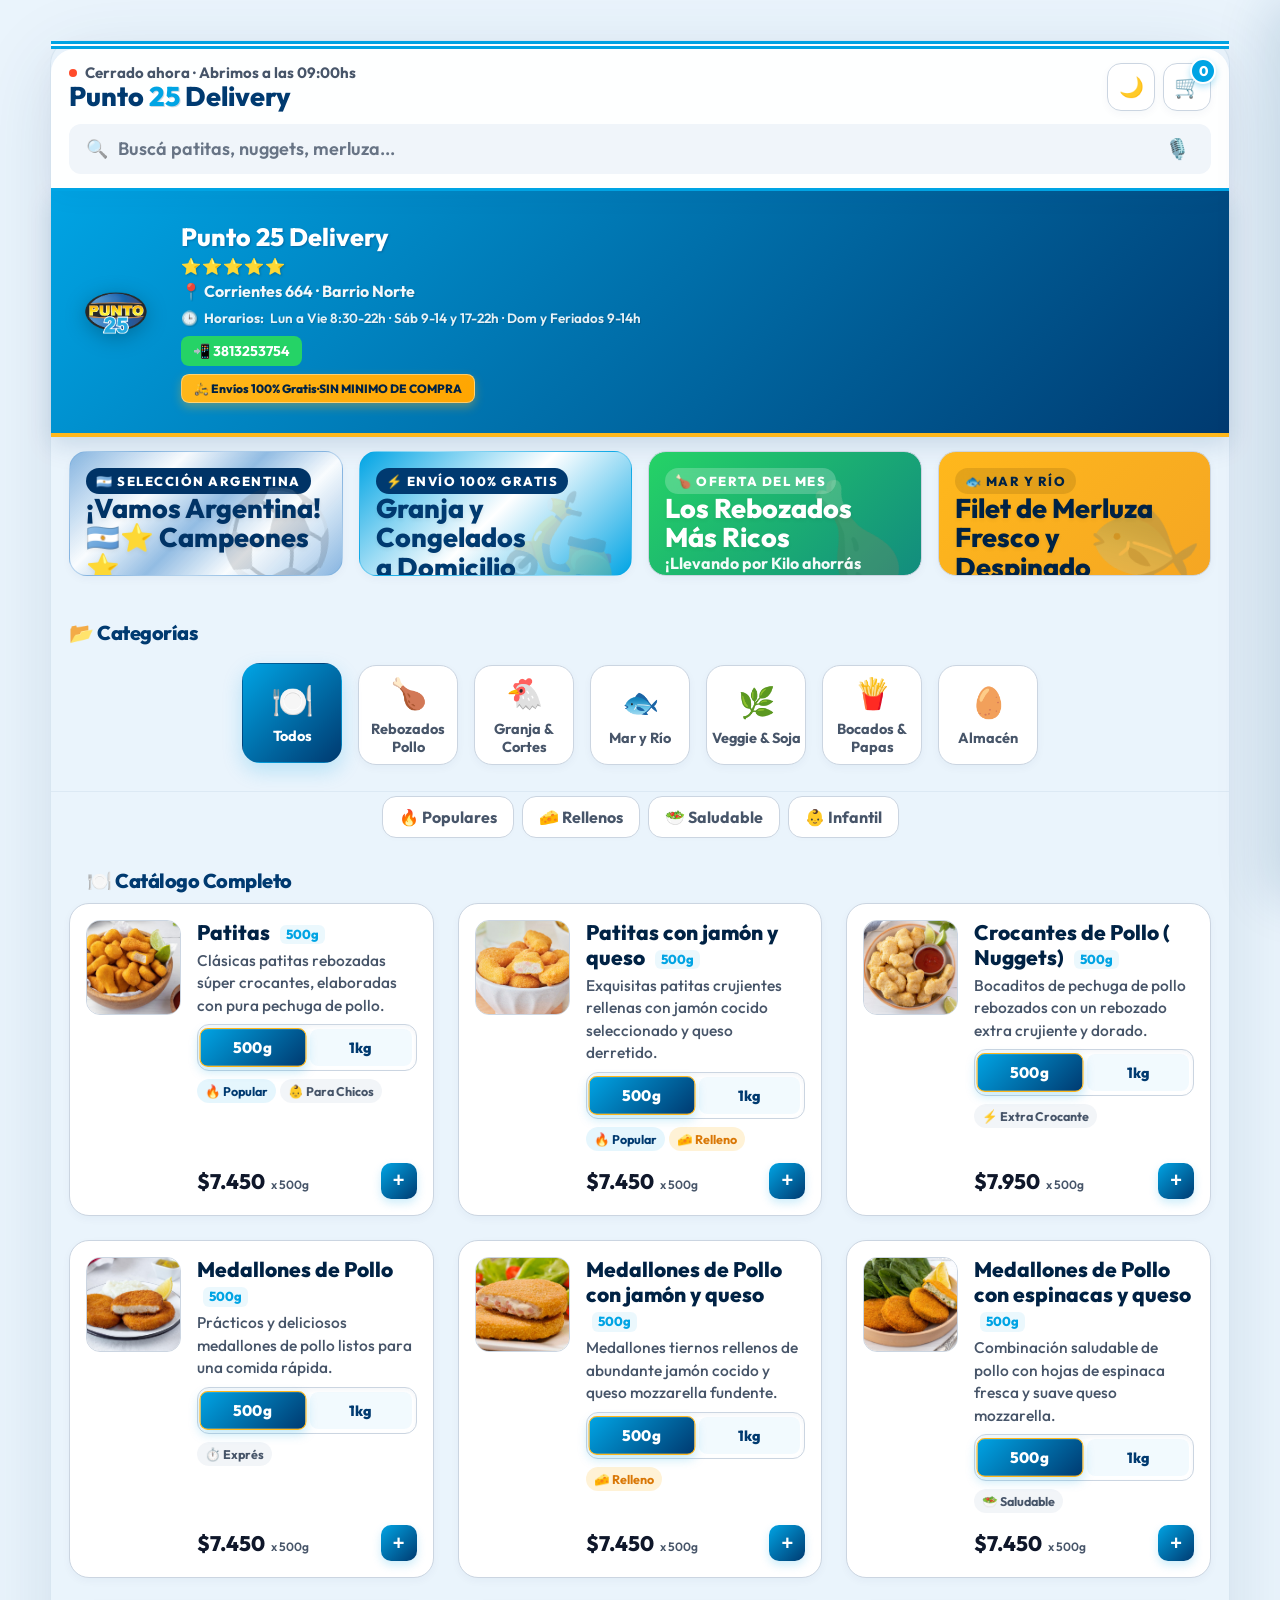
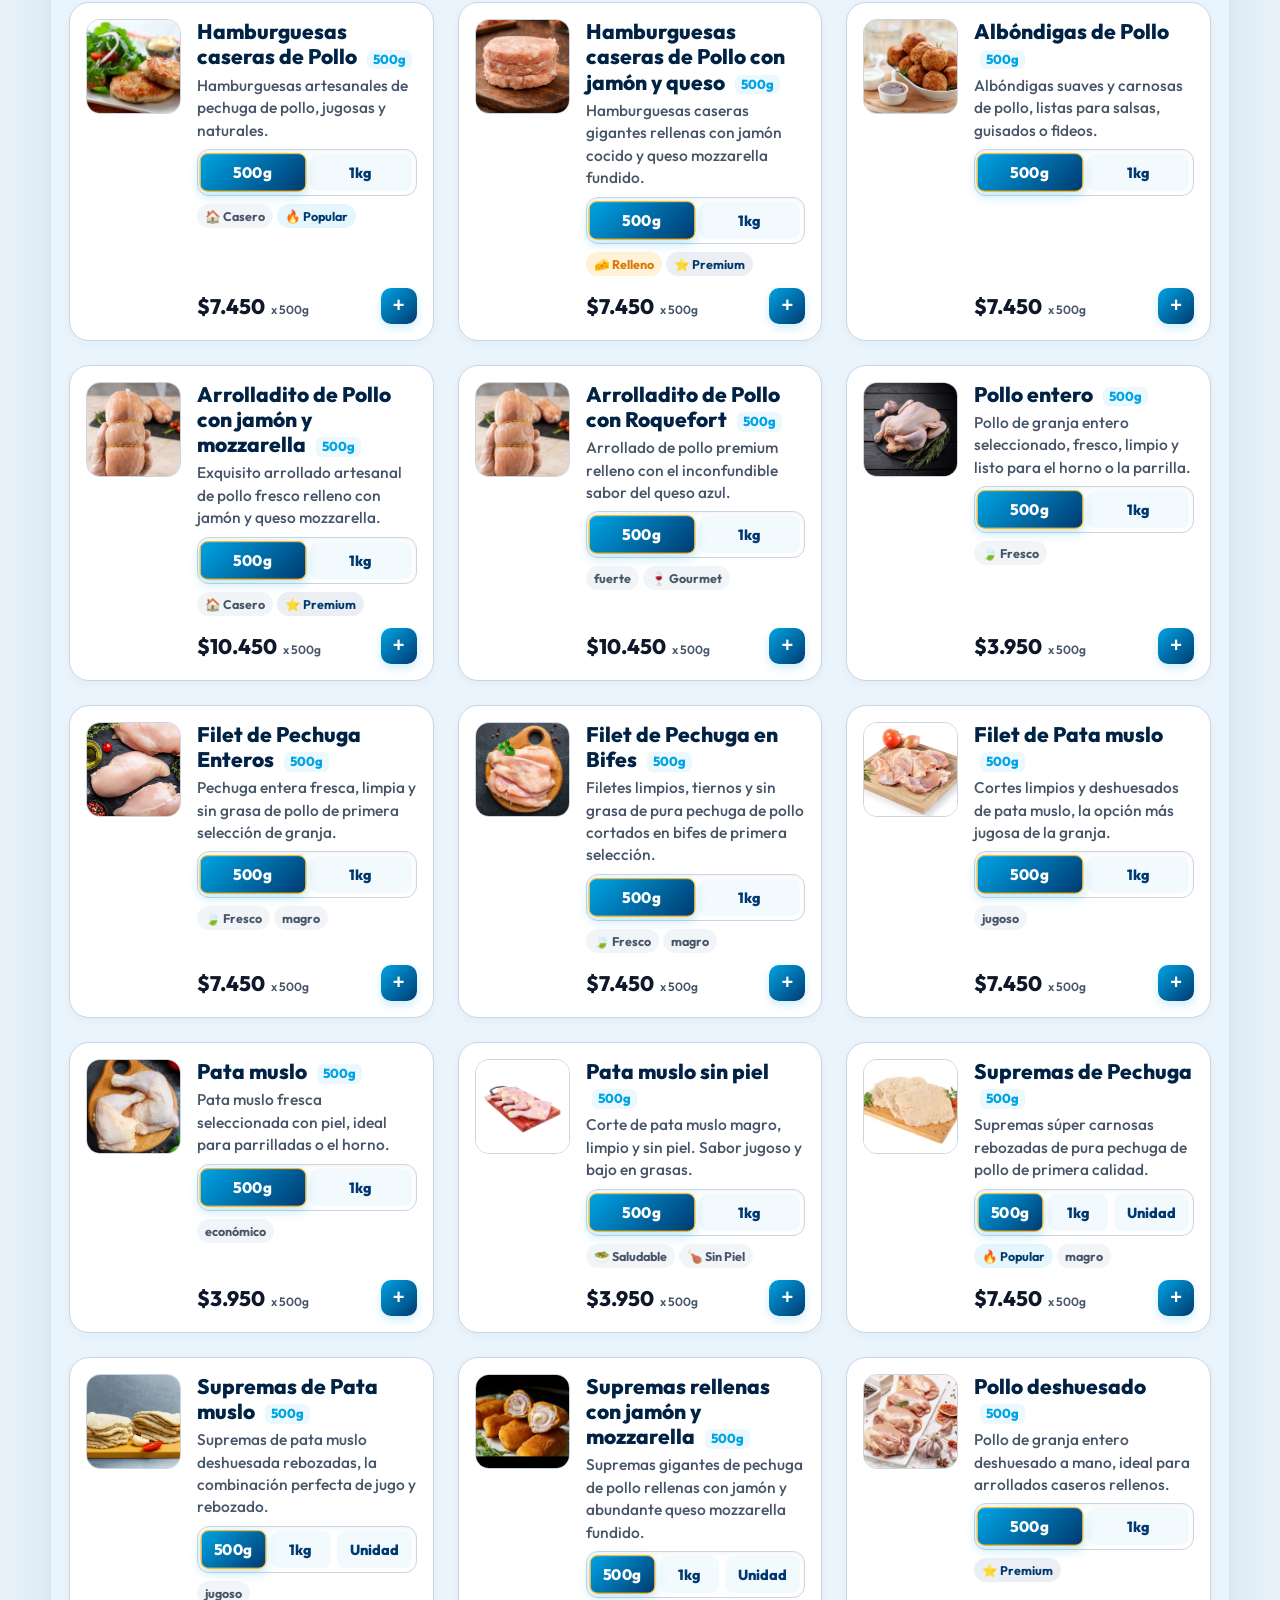
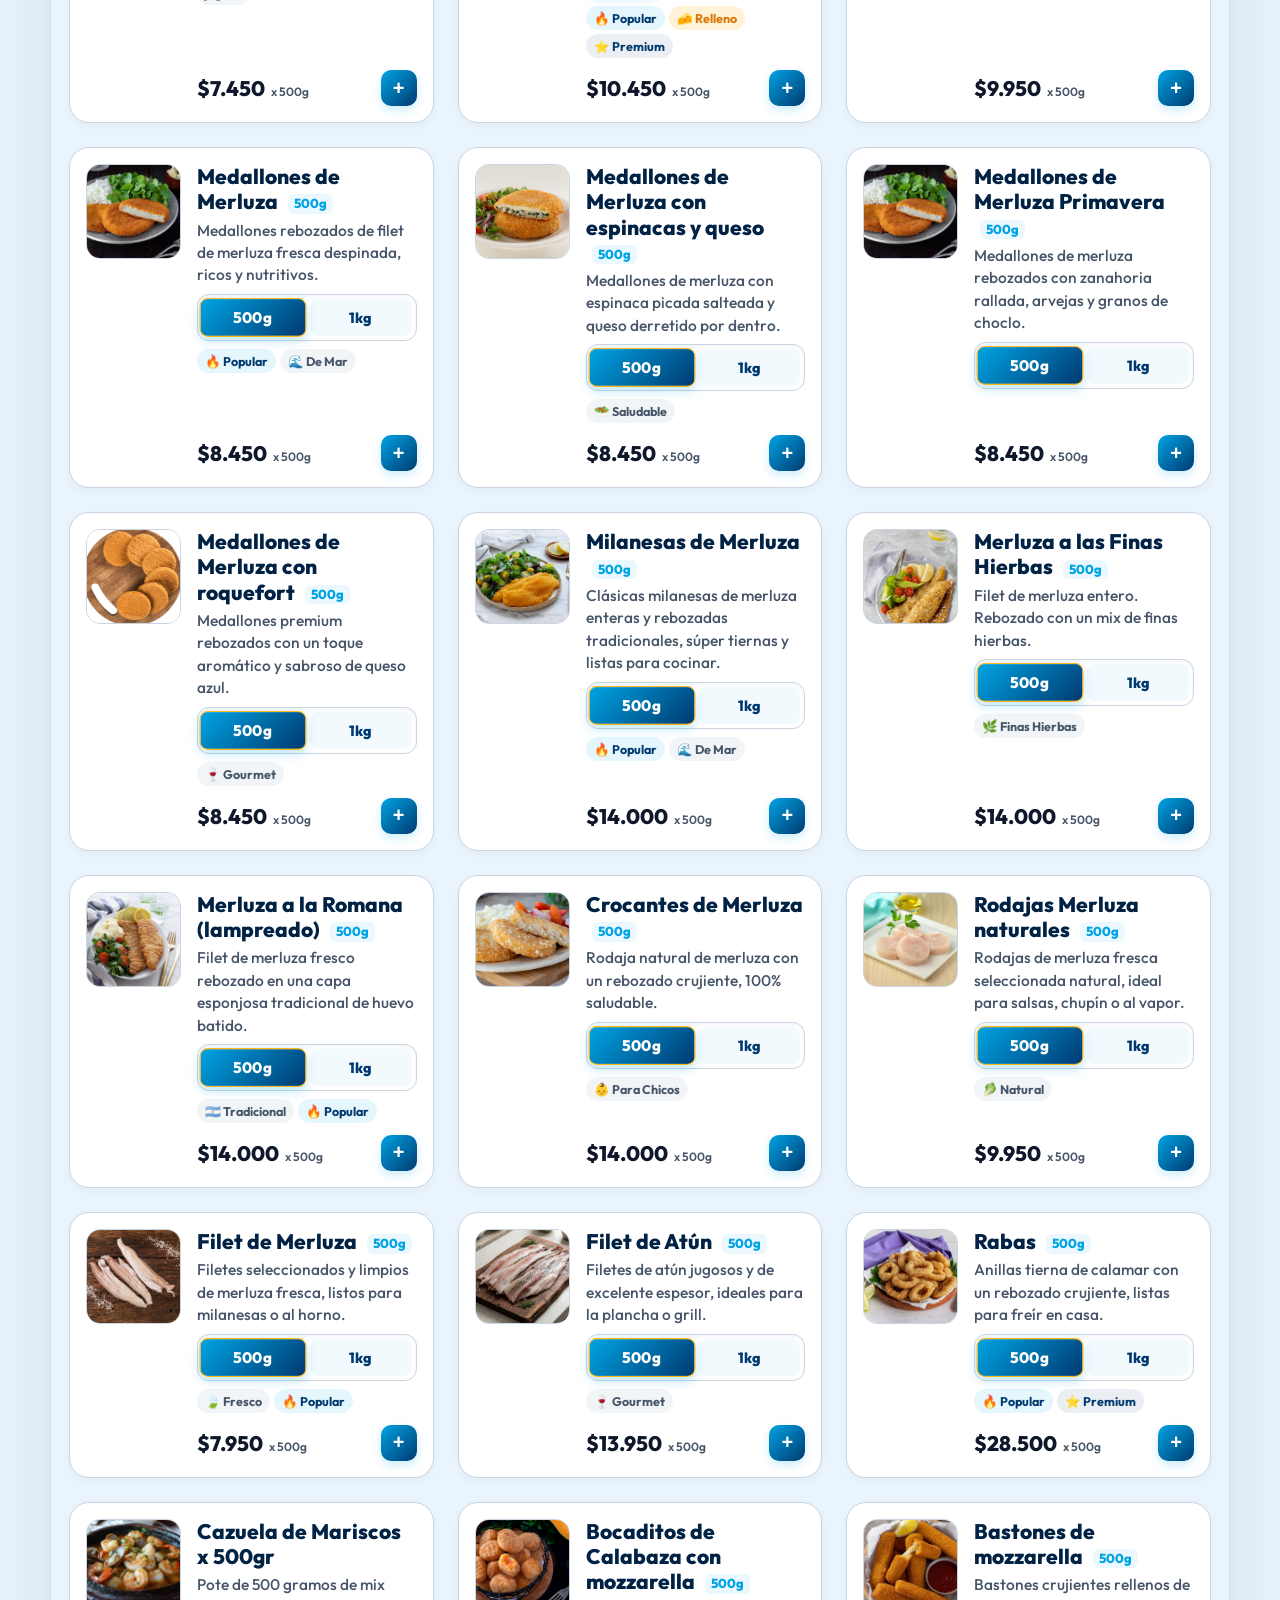
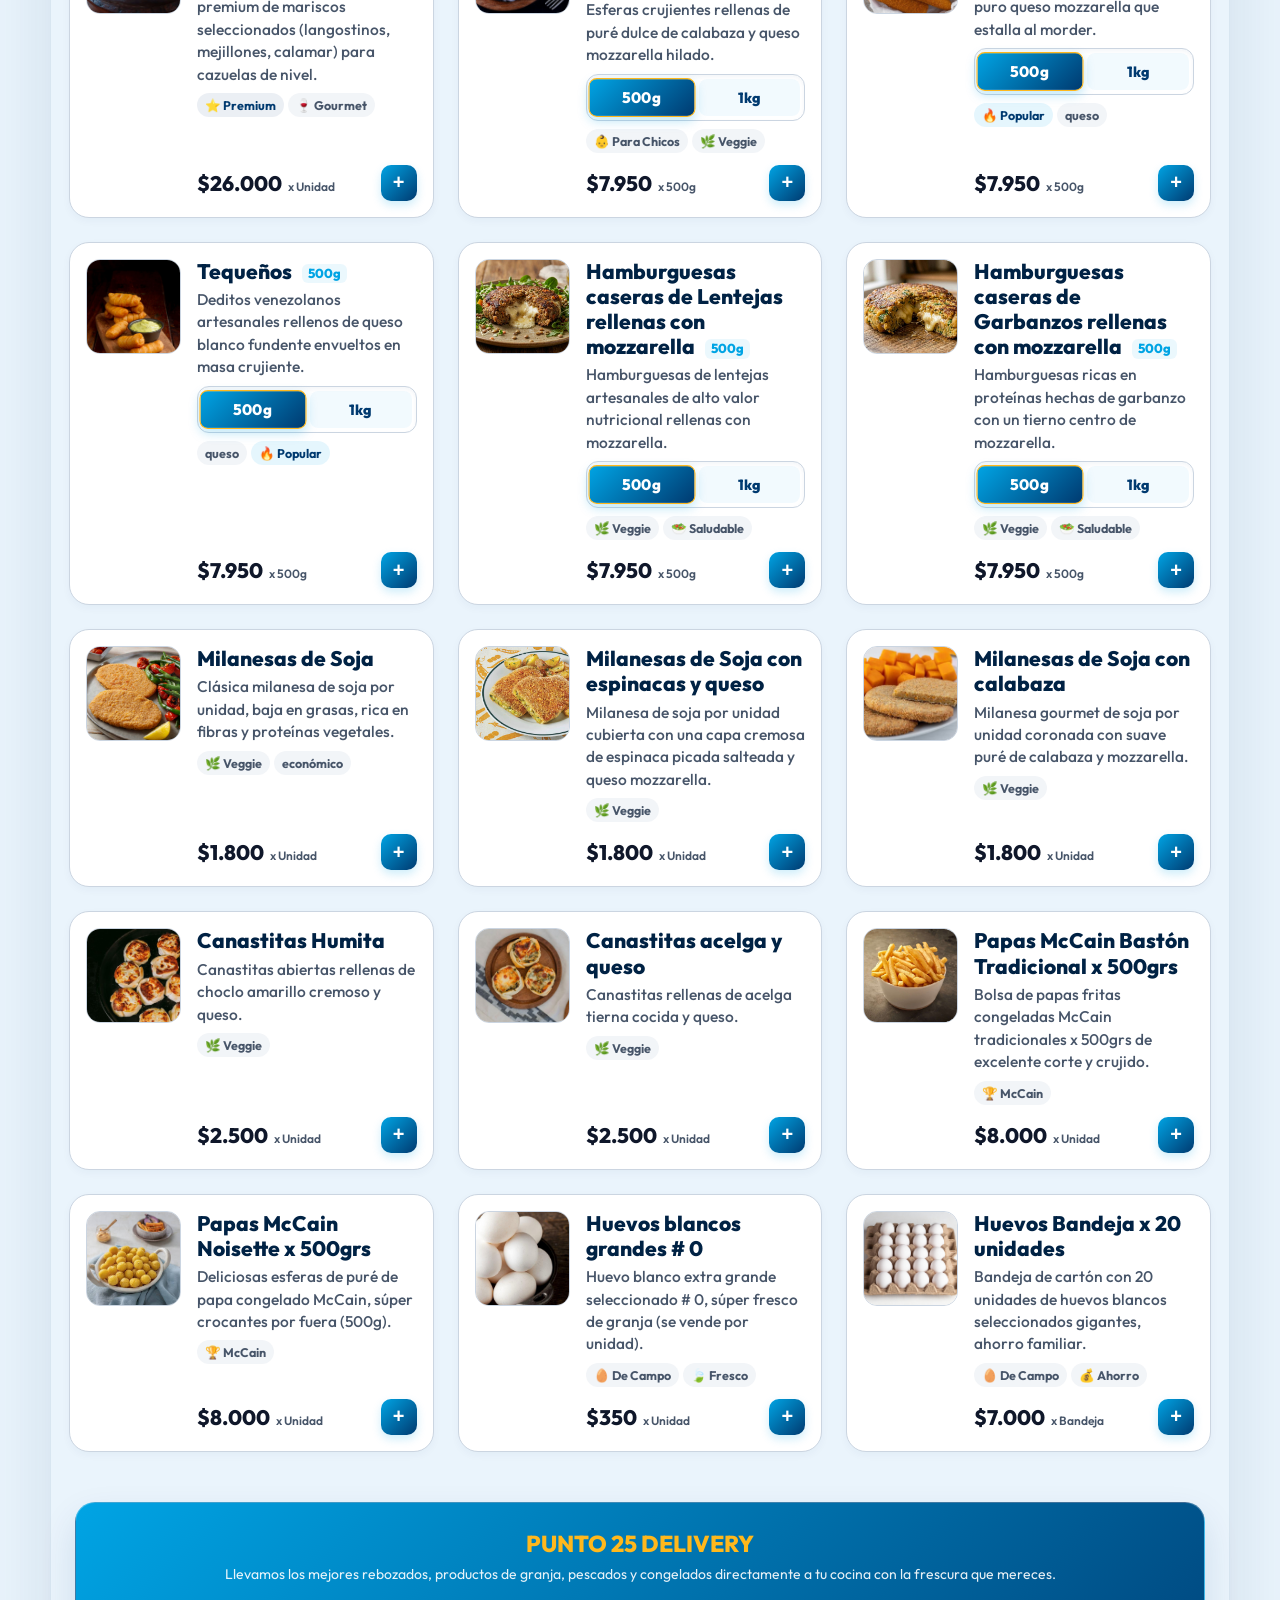
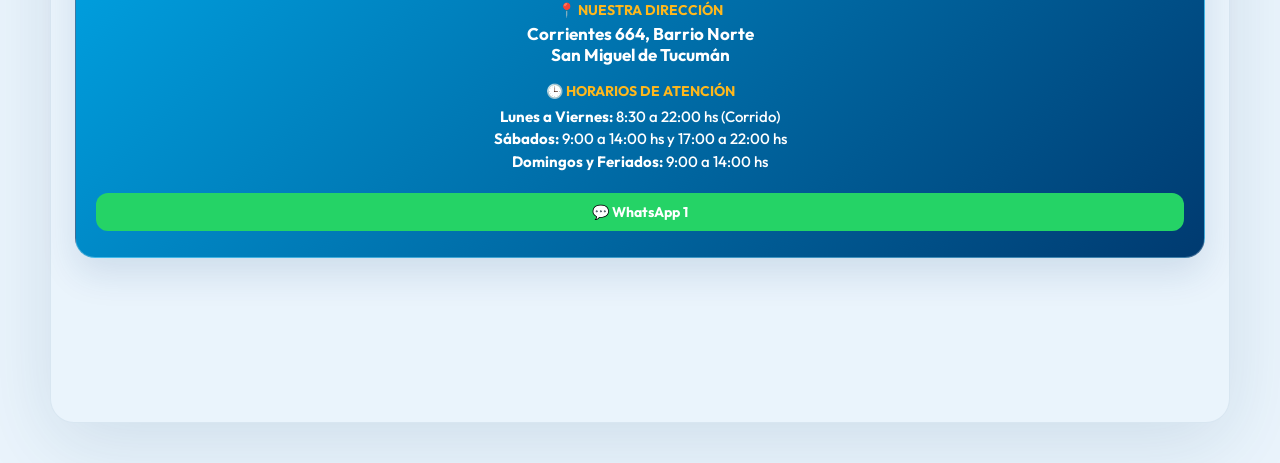
==== index.html @ ce972ecd "mejora unificacion" ====
<!DOCTYPE html>
<html lang="es">

<head>
  <meta charset="UTF-8">
  <meta name="viewport" content="width=device-width, initial-scale=1.0, maximum-scale=1.0">
  <title>🐔 Punto 25 Delivery</title>
  <link href="https://fonts.googleapis.com/css2?family=Outfit:wght@300;400;500;600;700;800&display=swap"
    rel="stylesheet">
  <link rel="stylesheet" href="styles.css">
</head>

<body>

  <!-- SPLASH SCREEN -->
  <div id="splash">
    <div class="sp-logo-img-container">
      <img src="img/logo/punto25logo.png" alt="Punto 25 Logo" class="sp-logo-img">
    </div>
    <div class="sp-name">Punto <span>25</span> Delivery</div>
    <div class="sp-tagline">Frescura y Calidad a tu Mesa</div>
    <div class="sp-stars">⭐⭐⭐⭐⭐</div>
    <div class="sp-loader">
      <div class="sp-loader-bar"></div>
    </div>
  </div>

  <!-- APP MAIN CONTAINER -->
  <div id="app">
    <div class="patriotic-bar"></div>

    <!-- HEADER -->
    <div class="header">
      <div class="header-inner">
        <div class="brand-block">
          <div class="brand-greeting" id="storeStatusGreeting">
            <span class="status-indicator-dot open"></span>
            <span id="storeStatusText">Abierto · Pedidos en Línea</span>
          </div>
          <div class="brand-name">Punto <span>25</span> Delivery</div>
        </div>
        <div style="display: flex; gap: 8px; align-items: center;">
          <button class="theme-toggle-btn" id="themeToggleBtn" onclick="toggleTheme()" title="Cambiar Tema">🌙</button>
          <button class="cart-fab" onclick="openCart()" id="cartFab">
            🛒
            <div class="cart-count" id="cartCount">0</div>
          </button>
        </div>
      </div>
      <div class="search-bar">
        <span>🔍</span>
        <input type="text" placeholder="Buscá patitas, nuggets, merluza..." id="searchInput" oninput="filterMenu()">
        <button class="voice-btn" id="voiceBtn" onclick="startVoiceSearch(event)" title="Buscar por voz">🎙️</button>
      </div>
      <div class="search-suggestions" id="searchSuggestions" style="display:none"></div>
    </div>

    <!-- BRAND HERO INFO BANNER -->
    <div class="brand-hero" id="fsHero">
      <div class="brand-hero-logo-container">
        <img src="img/logo/punto25logo.png" alt="Punto 25 Logo" class="brand-hero-logo-img">
      </div>
      <div class="brand-hero-info">
        <div class="brand-hero-title">Punto 25 Delivery</div>
        <div class="brand-hero-stars">⭐⭐⭐⭐⭐</div>
        <div class="brand-hero-address">📍 Corrientes 664 · Barrio Norte</div>
        <div class="brand-hero-hours">
          🕒 <strong>Horarios:</strong> Lun a Vie 8:30-22h · Sáb 9-14 y 17-22h · Dom y Feriados 9-14h
        </div>
        <div class="brand-hero-socials">
          <a href="https://wa.me/5493813253754" target="_blank" class="hero-social-tag wa">
            📲 3813253754
          </a>
          <span class="hero-promo-badge">
            🛵 Envíos 100% Gratis·SIN MINIMO DE COMPRA
          </span>
        </div>
      </div>
    </div>


    <!-- HISTORY BANNER (REPETIR ÚLTIMO PEDIDO) -->
    <div class="history-banner" id="historyBanner" style="display: none;">
      <div class="hb-content">
        <span class="hb-icon">♻️</span>
        <div class="hb-info">
          <div class="hb-title">¿Querés repetir tu última compra?</div>
          <div class="hb-desc" id="historyOrderDesc">Cargando datos...</div>
        </div>
      </div>
      <button class="hb-btn" onclick="loadLastOrder(event)">Repetir 🛒</button>
    </div>

    <!-- PROMOS -->
    <div class="promo-wrap" id="fsPromo">
      <div class="promo-scroll" id="promoScroll">
        <div class="promo-card p4">
          <div class="promo-badge">🇦🇷 SELECCIÓN ARGENTINA</div>
          <div class="promo-title">¡Vamos Argentina!<br>🇦🇷⭐ Campeones ⭐</div>
          <div class="promo-sub">La pasión de todo un país</div>
          <div class="promo-emoji">⚽</div>
        </div>
        <div class="promo-card p1">
          <div class="promo-badge">⚡ ENVÍO 100% GRATIS</div>
          <div class="promo-title">Granja y Congelados<br>a Domicilio</div>
          <div class="promo-sub">¡Envío gratis sin mínimo!</div>
          <div class="promo-emoji">🛵</div>
        </div>
        <div class="promo-card p2">
          <div class="promo-badge">🍗 OFERTA DEL MES</div>
          <div class="promo-title">Los Rebozados<br>Más Ricos</div>
          <div class="promo-sub">¡Llevando por Kilo ahorrás siempre!</div>
          <div class="promo-emoji">🍗</div>
        </div>
        <div class="promo-card p3">
          <div class="promo-badge">🐟 MAR Y RÍO</div>
          <div class="promo-title">Filet de Merluza<br>Fresco y Despinado</div>
          <div class="promo-sub">Crocantes, rabas y medallones listos</div>
          <div class="promo-emoji">🐟</div>
        </div>
      </div>
      <div class="promo-dots" id="promoDots">
        <div class="dot active" onclick="scrollToPromo(0)"></div>
        <div class="dot" onclick="scrollToPromo(1)"></div>
        <div class="dot" onclick="scrollToPromo(2)"></div>
        <div class="dot" onclick="scrollToPromo(3)"></div>
      </div>
    </div>

    <!-- CATEGORIES (Módulos Cuadrados Estilo PedidoYa) -->
    <div class="cats-wrap" id="fsCats">
      <div class="section-label">📂 Categorías</div>
      <div class="cats-scroll" id="catScroll">
        <div class="cat-card active" onclick="filterCat('todos')" data-cat="todos">
          <div class="cat-card-icon">🍽️</div>
          <div class="cat-card-name">Todos</div>
        </div>
        <div class="cat-card" onclick="filterCat('pollo-rebozado')" data-cat="pollo-rebozado">
          <div class="cat-card-icon">🍗</div>
          <div class="cat-card-name">Rebozados Pollo</div>
        </div>
        <div class="cat-card" onclick="filterCat('pollo-granja')" data-cat="pollo-granja">
          <div class="cat-card-icon">🐔</div>
          <div class="cat-card-name">Granja & Cortes</div>
        </div>
        <div class="cat-card" onclick="filterCat('pescados-mariscos')" data-cat="pescados-mariscos">
          <div class="cat-card-icon">🐟</div>
          <div class="cat-card-name">Mar y Río</div>
        </div>
        <div class="cat-card" onclick="filterCat('veggie-soja')" data-cat="veggie-soja">
          <div class="cat-card-icon">🌿</div>
          <div class="cat-card-name">Veggie & Soja</div>
        </div>
        <div class="cat-card" onclick="filterCat('bocados-papas')" data-cat="bocados-papas">
          <div class="cat-card-icon">🍟</div>
          <div class="cat-card-name">Bocados & Papas</div>
        </div>
        <div class="cat-card" onclick="filterCat('almacen-huevos')" data-cat="almacen-huevos">
          <div class="cat-card-icon">🥚</div>
          <div class="cat-card-name">Almacén</div>
        </div>
      </div>
    </div>


    <!-- MENU LIST -->
    <div class="menu-wrap" id="fsMenu">
      <!-- QUICK TAG FILTERS (Filtros por Tags Estilo PedidoYa) -->
      <div class="quick-tags-wrap" id="quickTags">
        <button class="tag-pill" onclick="filterMenuByTag('popular')" data-tag="popular">🔥 Populares</button>
        <button class="tag-pill" onclick="filterMenuByTag('relleno')" data-tag="relleno">🧀 Rellenos</button>
        <button class="tag-pill" onclick="filterMenuByTag('saludable')" data-tag="saludable">🥗 Saludable</button>
        <button class="tag-pill" onclick="filterMenuByTag('niños')" data-tag="niños">👶 Infantil</button>
      </div>
      <div class="section-label" id="menuTitle">🍽️ Catálogo Completo</div>
      <div class="menu-list" id="menuList"></div>
    </div>

    <!-- FOOTER -->
    <div class="app-footer fade-section" id="fsFooter">
      <div class="footer-logo">Punto 25 Delivery</div>
      <div class="footer-text">Llevamos los mejores rebozados, productos de granja, pescados y congelados directamente a
        tu cocina con la frescura que mereces.</div>
      <div class="footer-address">
        <span>📍 Nuestra Dirección</span>
        Corrientes 664, Barrio Norte<br>San Miguel de Tucumán
      </div>
      <div class="footer-hours">
        <span>🕒 Horarios de Atención</span>
        <strong>Lunes a Viernes:</strong> 8:30 a 22:00 hs (Corrido)<br>
        <strong>Sábados:</strong> 9:00 a 14:00 hs y 17:00 a 22:00 hs<br>
        <strong>Domingos y Feriados:</strong> 9:00 a 14:00 hs
      </div>
      <div class="footer-buttons">
        <a href="https://wa.me/5493813253754" target="_blank" class="footer-btn wa">
          💬 WhatsApp 1
        </a>
      </div>
    </div>

    <div style="height:20px"></div>
  </div>

  <!-- BOTTOM STICKY BAR -->
  <div class="bottom-bar">
    <button class="order-btn" id="orderBtn" onclick="openCart()">
      <div class="order-btn-left">
        <div class="order-btn-count" id="btnCount">0</div>
        <span>Ver mi Pedido</span>
      </div>
      <div class="order-btn-total" id="btnTotal">$0</div>
    </button>
  </div>

  <!-- CART PANEL PANEL -->
  <div class="panel-overlay" id="panelOverlay" onclick="closeCart()"></div>
  <div class="panel" id="cartPanel">
    <div class="panel-handle"></div>
    <div class="panel-title">
      Tu Pedido 🛒
      <button class="panel-close" onclick="closeCart()">✕</button>
    </div>

    <div class="delivery-toggle">
      <button class="dtoggle-btn active" id="dBtn1" onclick="setDelivery('delivery')">🛵 Delivery</button>
      <button class="dtoggle-btn" id="dBtn2" onclick="setDelivery('takeaway')">🏃 Retiro</button>
    </div>

    <!-- FREE SHIPPING PROGRESS BAR & KILO OPTIMIZER -->
    <div class="free-shipping-container" id="freeShippingContainer">
      <div class="fs-text-wrap">
        <span class="fs-status-msg" id="freeShippingMsg">🛵 ¡Envío 100% Gratis sin monto mínimo!</span>
      </div>
      <div class="fs-progress-bg" style="display: none;">
        <div class="fs-progress-fill" id="freeShippingFill" style="width: 0%;">
          <span class="fs-progress-icon">🛵</span>
        </div>
      </div>
      <div class="fs-suggestions" id="freeShippingSuggestions" style="display: none;">
        <span class="fs-sug-label">💡 Sumá al carrito para no pagar envío:</span>
        <div class="fs-sug-grid" id="fsSugGrid"></div>
      </div>
    </div>

    <div class="optimizer-alert" id="optimizerAlert" style="display: none;"></div>

    <div id="cartContent"></div>

    <div id="cartForm" style="display:none">

      <!-- WHATSAPP NUMBER SELECTOR -->
      <div class="form-section">
        <label class="form-label">¿A qué número enviar el pedido?</label>
        <div class="wa-channel-grid">
          <div class="wa-channel-card active" id="waCard0" onclick="selectWaChannel(0)">
            <span class="c-icon">📲</span>
            <span class="c-name">Celular Principal</span>
            <span class="c-phone">381 325-3754</span>
          </div>
          <div class="wa-channel-card" id="waCard1" onclick="selectWaChannel(1)">
            <span class="c-icon">📲</span>
            <span class="c-name">Celular Alternativo</span>
            <span class="c-phone">381 398-0410</span>
          </div>
        </div>
      </div>

      <div class="form-section">
        <label class="form-label">Tu Nombre</label>
        <input class="form-input" type="text" id="fNombre" placeholder="Juan García">
      </div>
      <div class="form-section">
        <label class="form-label">Teléfono de Contacto</label>
        <input class="form-input" type="tel" id="fTel" placeholder="3811234567">
      </div>
      <div class="form-section" id="addressSection">
        <label class="form-label">Dirección de Entrega</label>
        <input class="form-input" type="text" id="fDir" placeholder="Corrientes 500, piso 1 dpto A">
      </div>
      <div class="form-section">
        <label class="form-label">Notas o Aclaraciones (opcional)</label>
        <textarea class="notes-input" id="fNota"
          placeholder="Ej: El portero no funciona avisar cuando el envio este en camino."></textarea>
      </div>

      <!-- METODO DE PAGO -->
      <div class="form-section">
        <label class="form-label">Método de Pago</label>
        <div class="payment-toggle">
          <button type="button" class="dtoggle-btn active" id="payCashBtn" onclick="setPaymentMethod('efectivo')">💵
            Efectivo</button>
          <button type="button" class="dtoggle-btn" id="payTransBtn" onclick="setPaymentMethod('transferencia')">📱
            Transferencia</button>
        </div>
      </div>

      <!-- EFECTIVO SUBSECTION -->
      <div class="form-section" id="cashSection" style="display: block;">
        <label class="form-label">¿Con cuánto vas a pagar? (Opcional)</label>
        <input class="form-input" type="number" id="fVuelto" placeholder="Ej: 20000" oninput="calculateChange()">
        <div id="changeResult"
          style="margin-top: 10px; font-size: 15px; font-weight: 700; color: #128C7E; display: none; background: rgba(37, 211, 102, 0.08); padding: 10px 14px; border-radius: 10px; border: 1.5px solid rgba(37, 211, 102, 0.2);">
          💵 Su vuelto será de: <span id="changeAmount">$0</span>
        </div>
      </div>

      <!-- TRANSFERENCIA SUBSECTION -->
      <div class="form-section" id="transferSection" style="display: none;">
        <div class="transfer-box">
          <p class="transfer-box-title">Datos de Transferencia:</p>
          <div class="transfer-data-list">
            <div class="transfer-data-item"><strong>Titular:</strong> Victor Alejandro Jaureguina</div>
            <div class="transfer-data-item"><strong>Banco:</strong> Ualá Bank S.A.U.</div>
            <div class="transfer-copy-row">
              <span><strong>Alias:</strong> <span id="aliasText" class="mono-text">punto25ale</span></span>
              <button type="button" class="copy-btn" onclick="copyToClipboard('aliasText', 'Alias copiado!')">Copiar
                📋</button>
            </div>
            <div class="transfer-copy-row">
              <span><strong>CBU:</strong> <span id="cbuText" class="mono-text">3840200500000027216873</span></span>
              <button type="button" class="copy-btn" onclick="copyToClipboard('cbuText', 'CBU copiado!')">Copiar
                📋</button>
            </div>
          </div>
          <p class="transfer-box-footer">
            💡 Podés agendar nuestro número y compartir el comprobante por WhatsApp una vez finalizado el pedido.
          </p>
        </div>
      </div>
      <button class="wa-btn" onclick="sendWhatsApp()">
        <span class="wa-icon">📲</span>
        Enviar Pedido por WhatsApp
      </button>
    </div>
  </div>

  <!-- PRODUCT DETAIL MODAL -->
  <div class="product-modal-overlay" id="productModalOverlay" onclick="closeProductModal()"></div>
  <div class="product-modal" id="productModal">
    <button class="pm-close-btn" onclick="closeProductModal()">✕</button>
    <div class="pm-image-wrap" id="pmImageWrap"></div>
    <div class="pm-content-wrap">
      <div class="pm-header">
        <span class="pm-category" id="pmCategory">CATEGORÍA</span>
        <h2 class="pm-title" id="pmTitle">Nombre del Producto</h2>
      </div>
      <div class="pm-rating-row">
        <span class="pm-stars">★★★★★</span>
        <span class="pm-rating-value" id="pmRating">5.0</span>
      </div>
      <p class="pm-desc" id="pmDesc">Descripción detallada del producto...</p>

      <div class="pm-info-section" id="pmIngredientsSection">
        <span class="pm-section-title">🌿 Ingredientes Selección</span>
        <p class="pm-ingredients" id="pmIngredients">Ingredientes...</p>
      </div>

      <div class="pm-info-section" id="pmPrepSection">
        <span class="pm-section-title">⏱️ Preparación & Conservación</span>
        <p class="pm-prep" id="pmPrep">Preparación...</p>
      </div>

      <div class="pm-price-row">
        <span class="pm-price-label">Precio Unitario</span>
        <span class="pm-price-value" id="pmPrice">$--</span>
      </div>

      <div class="pm-actions" id="pmActions">
        <!-- Botones de compra rápida inyectados por JS -->
      </div>

      <button class="pm-back-btn" onclick="closeProductModal()">Volver al Catálogo 🐔</button>
    </div>
  </div>

  <!-- DIGITAL RECEIPT MODAL (Recibo Físico Simulador) -->
  <div class="receipt-overlay" id="receiptOverlay" onclick="closeReceiptModal()"></div>
  <canvas id="celebrationCanvas"
    style="position: fixed; inset: 0; pointer-events: none; z-index: 2050; display: none; width: 100vw; height: 100vh;"></canvas>
  <div class="receipt-modal" id="receiptModal">
    <div class="receipt-paper" id="receiptPaper">
      <div class="receipt-header">
        <div class="receipt-logo">PUNTO 25</div>
        <div class="receipt-subtitle">Granja, Rebozados y Congelados</div>
        <div class="receipt-address">Corrientes 664, Barrio Norte</div>
        <div class="receipt-divider"></div>
      </div>
      <div class="receipt-meta">
        <div class="receipt-meta-row"><span>ID PEDIDO:</span><span id="recId">#25-XXXX</span></div>
        <div class="receipt-meta-row"><span>FECHA:</span><span id="recDate">--/--/----</span></div>
        <div class="receipt-meta-row"><span>CLIENTE:</span><span id="recName">--</span></div>
        <div class="receipt-meta-row"><span>TELÉFONO:</span><span id="recTel">--</span></div>
        <div class="receipt-meta-row"><span>MODALIDAD:</span><span id="recDelivery">--</span></div>
        <div class="receipt-meta-row"><span>METODO PAGO:</span><span id="recPayment">--</span></div>
        <div class="receipt-divider"></div>
      </div>
      <div class="receipt-items-container" id="recItems">
        <!-- Inyectado por JS -->
      </div>
      <div class="receipt-divider"></div>
      <div class="receipt-totals">
        <div class="receipt-total-row"><span>Subtotal Productos:</span><span id="recSubtotal">$0</span></div>
        <div class="receipt-total-row"><span>Costo Envío:</span><span id="recShipping">$0</span></div>
        <div class="receipt-total-row main"><span>TOTAL DE COMPRA:</span><span id="recTotal">$0</span></div>
      </div>
      <div class="receipt-divider"></div>
      <div class="receipt-barcode">
        <div class="barcode-lines">|||||| ||||| ||| ||||||| | ||||| | ||</div>
        <div class="barcode-text">*** GRACIAS POR SU COMPRA ***</div>
      </div>
    </div>
    <div class="receipt-actions">
      <button class="receipt-btn download" onclick="downloadReceipt()">📥 Descargar Recibo</button>
      <button class="receipt-btn close" onclick="closeReceiptModal()">Volver al Catálogo 🐔</button>
    </div>
  </div>

  <!-- TOAST -->
  <div class="toast" id="toast"></div>

  <!-- SCRIPTS: data.js first, then app.js -->
  <script src="data.js"></script>
  <script src="app.js"></script>

</body>

</html>
---- styles.css ----
:root {
  --brand: #00A4E4;
  /* Celeste patrio brillante del folleto */
  --brand2: #003a70;
  /* Azul marino profundo del folleto/logo */
  --brand-dark: #002244;
  /* Azul profundo premium para contraste */
  --bg: #eaf4fc;
  /* Fondo celeste patrio sutil y fresco */
  --surface: #ffffff;
  /* Tarjetas y paneles blancos */
  --text: #0f172a;
  /* Texto principal slate oscuro */
  --text-light: #475569;
  /* Texto secundario slate medio para legibilidad */
  --border: #cbd5e1;
  /* Bordes definidos para legibilidad y accesibilidad */
  --gold: #FFB81C;
  /* Amarillo Oro del Sol de Mayo y del folleto */
  --gold-dark: #d97706;
  /* Dorado oscuro para legibilidad */
  --green: #25D366;
  /* Verde WhatsApp oficial */
  --shadow-sm: 0 3px 8px rgba(0, 58, 112, 0.04);
  --shadow-md: 0 8px 24px rgba(0, 58, 112, 0.08);
  --shadow-lg: 0 16px 36px rgba(0, 58, 112, 0.12);
  --shadow-brand: 0 8px 20px rgba(0, 164, 228, 0.22);
  --row-light: #f8fafc;
  --row-dark: #f1f5f9;
}

* {
  margin: 0;
  padding: 0;
  box-sizing: border-box;
  -webkit-tap-highlight-color: transparent;
}

html {
  scroll-behavior: smooth;
}

body {
  background: var(--bg);
  color: var(--text);
  font-family: 'Outfit', sans-serif;
  font-size: 17.5px;
  min-height: 100vh;
  overflow-x: hidden;
  position: relative;
}

/* ─── PATRIOTIC FLAG STRIPE ─── */
.patriotic-bar {
  height: 8px;
  background: linear-gradient(to bottom, #00A4E4 35%, #ffffff 35%, #ffffff 65%, #00A4E4 65%);
  width: 100%;
}

/* ─── SPLASH SCREEN ─── */
#splash {
  position: fixed;
  inset: 0;
  z-index: 9999;
  background: linear-gradient(180deg, #00A4E4 0%, #ffffff 50%, #00A4E4 100%);
  display: flex;
  flex-direction: column;
  align-items: center;
  justify-content: center;
  gap: 16px;
  animation: splashFade 0.3s ease 2.0s forwards;
}

@keyframes splashFade {
  to {
    opacity: 0;
    pointer-events: none;
  }
}

.sp-logo-img-container {
  width: 170px;
  height: 170px;
  display: flex;
  align-items: center;
  justify-content: center;
  animation: splashBounce 0.5s cubic-bezier(0.34, 1.56, 0.64, 1) 0.05s both;
}

.sp-logo-img {
  max-width: 100%;
  max-height: 100%;
  object-fit: contain;
  filter: drop-shadow(0 12px 28px rgba(0, 58, 112, 0.25));
}

@keyframes splashBounce {
  0% {
    transform: scale(0) rotate(-20deg);
    opacity: 0;
  }

  70% {
    transform: scale(1.15) rotate(5deg);
  }

  100% {
    transform: scale(1) rotate(0);
    opacity: 1;
  }
}

.sp-name {
  font-family: 'Outfit', sans-serif;
  font-weight: 800;
  font-size: 32px;
  color: var(--brand2);
  opacity: 0;
  animation: spUp 0.4s ease 0.3s forwards;
  text-align: center;
}

.sp-name span {
  color: var(--brand);
}

.sp-tagline {
  font-size: 16px;
  color: var(--text-light);
  letter-spacing: 3px;
  text-transform: uppercase;
  font-weight: 700;
  opacity: 0;
  animation: spUp 0.4s ease 0.4s forwards;
  margin-top: -6px;
}

.sp-stars {
  font-size: 18px;
  margin-top: 2px;
  letter-spacing: 2px;
  opacity: 0;
  animation: spUp 0.4s ease 0.45s forwards;
}

.sp-loader {
  margin-top: 16px;
  width: 140px;
  height: 6px;
  background: var(--border);
  border-radius: 3px;
  overflow: hidden;
  opacity: 0;
  animation: spUp 0.2s ease 0.5s forwards;
}

.sp-loader-bar {
  height: 100%;
  width: 0;
  background: linear-gradient(90deg, var(--brand), var(--brand-dark));
  animation: loadBar 0.5s ease 0.6s forwards;
  border-radius: 3px;
}

@keyframes loadBar {
  to {
    width: 100%;
  }
}

@keyframes spUp {
  from {
    opacity: 0;
    transform: translateY(15px);
  }

  to {
    opacity: 1;
    transform: translateY(0);
  }
}

/* ─── APP BASE ─── */
#app {
  opacity: 0;
  animation: fadeIn 0.4s ease 1.4s forwards;
  padding-bottom: 120px;
  min-height: 100vh;
  box-shadow: 0 0 40px rgba(7, 64, 111, 0.05);
  position: relative;
  max-width: 430px;
  margin: 0 auto;
  background: var(--bg);
}

@keyframes fadeIn {
  to {
    opacity: 1;
  }
}

/* ─── HEADER (Premium Glassmorphic) ─── */
.header {
  padding: 14px 18px 10px;
  background: rgba(255, 255, 255, 0.95);
  position: sticky;
  top: 0;
  z-index: 100;
  backdrop-filter: blur(16px);
  -webkit-backdrop-filter: blur(16px);
  border-bottom: 3.5px solid var(--brand);
  box-shadow: 0 4px 30px rgba(0, 58, 112, 0.04);
}

.header-inner {
  display: flex;
  justify-content: space-between;
  align-items: center;
  margin-bottom: 12px;
}

.brand-greeting {
  font-size: 15px;
  color: var(--text-light);
  font-weight: 700;
  display: flex;
  align-items: center;
  gap: 4px;
}

.brand-greeting span.pulse {
  width: 8px;
  height: 8px;
  background: #25D366;
  border-radius: 50%;
  display: inline-block;
  animation: livePulse 1.8s infinite;
}

@keyframes livePulse {
  0% {
    transform: scale(0.85);
    box-shadow: 0 0 0 0 rgba(37, 211, 102, 0.7);
  }

  70% {
    transform: scale(1);
    box-shadow: 0 0 0 6px rgba(37, 211, 102, 0);
  }

  100% {
    transform: scale(0.85);
    box-shadow: 0 0 0 0 rgba(37, 211, 102, 0);
  }
}

.brand-name {
  font-family: 'Outfit', sans-serif;
  font-weight: 800;
  font-size: 27px;
  line-height: 1.1;
  color: var(--brand2);
}

.brand-name span {
  color: var(--brand);
  background: none;
  -webkit-background-clip: initial;
  -webkit-text-fill-color: initial;
  text-shadow: 0.5px 0.5px 0px rgba(0, 58, 112, 0.2);
}

.cart-fab {
  position: relative;
  cursor: pointer;
  background: var(--surface);
  width: 48px;
  height: 48px;
  border-radius: 14px;
  display: flex;
  align-items: center;
  justify-content: center;
  font-size: 22px;
  border: 1.5px solid var(--border);
  box-shadow: var(--shadow-sm);
  transition: all 0.2s cubic-bezier(0.34, 1.56, 0.64, 1);
}

.cart-fab:active {
  transform: scale(0.92);
}

.cart-count {
  position: absolute;
  top: -6px;
  right: -6px;
  background: var(--brand);
  color: white;
  font-family: 'Outfit', sans-serif;
  font-weight: 800;
  font-size: 14px;
  width: 26px;
  height: 26px;
  border-radius: 50%;
  display: flex;
  align-items: center;
  justify-content: center;
  border: 2.5px solid var(--surface);
  transition: transform 0.2s;
  box-shadow: 0 3px 6px rgba(0, 164, 228, 0.3);
}

.cart-count.bump {
  animation: bump 0.4s cubic-bezier(0.34, 1.56, 0.64, 1);
}

.search-bar {
  display: flex;
  align-items: center;
  gap: 10px;
  background: #f0f5fa;
  border-radius: 12px;
  padding: 12px 16px;
  margin-bottom: 4px;
  transition: all 0.2s;
  border: 1.5px solid transparent;
}

.search-bar:focus-within {
  background: var(--surface);
  border-color: var(--brand);
  box-shadow: 0 4px 15px rgba(0, 164, 228, 0.08);
}

.search-bar span {
  font-size: 18px;
  opacity: 0.6;
  color: var(--text-light);
}

.search-bar input {
  background: none;
  border: none;
  outline: none;
  font-family: 'Outfit', sans-serif;
  font-size: 18px;
  color: var(--text);
  font-weight: 600;
  flex: 1;
}

.search-bar input::placeholder {
  color: var(--text-light);
  opacity: 0.8;
}

/* ─── LOGO CENTRAL INFO BANNER ─── */
.brand-hero {
  margin: 0;
  padding: 30px 20px;
  background: linear-gradient(135deg, var(--brand) 0%, var(--brand2) 100%);
  border-bottom: 4.5px solid var(--gold);
  display: flex;
  gap: 20px;
  align-items: center;
  position: relative;
  box-shadow: 0 8px 24px rgba(0, 58, 112, 0.15);
  color: white;
}

.brand-hero-logo-container {
  width: 90px;
  height: 90px;
  flex-shrink: 0;
  display: flex;
  align-items: center;
  justify-content: center;
}

.brand-hero-logo-img {
  max-width: 100%;
  max-height: 100%;
  object-fit: contain;
  filter: drop-shadow(0 4px 10px rgba(0, 0, 0, 0.25));
}

.brand-hero-info {
  flex: 1;
}

.brand-hero-title {
  font-family: 'Outfit', sans-serif;
  font-weight: 800;
  font-size: 25px;
  color: #ffffff;
  text-shadow: 1px 1px 2px rgba(0, 58, 112, 0.4);
  margin-bottom: 3px;
}

.brand-hero-stars {
  font-size: 16px;
  margin-bottom: 5px;
  color: var(--gold);
  letter-spacing: 1px;
  filter: drop-shadow(1px 1px 1px rgba(0, 0, 0, 0.2));
}

.brand-hero-address {
  font-size: 16px;
  font-weight: 700;
  color: rgba(255, 255, 255, 0.95);
  text-shadow: 0.5px 0.5px 1px rgba(0, 0, 0, 0.2);
  margin-bottom: 8px;
  display: flex;
  align-items: center;
  gap: 4px;
}

.brand-hero-hours {
  font-size: 13.5px;
  font-weight: 600;
  color: rgba(255, 255, 255, 0.9);
  text-shadow: 0.5px 0.5px 1px rgba(0, 0, 0, 0.15);
  margin-bottom: 8px;
  display: flex;
  align-items: center;
  gap: 6px;
  line-height: 1.4;
  flex-wrap: wrap;
}

.brand-hero-socials {
  display: flex;
  flex-direction: column;
  gap: 8px;
  align-items: flex-start;
  margin-top: 4px;
}

.hero-social-tag {
  font-size: 14px;
  font-weight: 700;
  color: white;
  background: var(--brand2);
  padding: 6px 12px;
  border-radius: 8px;
  text-decoration: none;
  display: flex;
  align-items: center;
  gap: 4px;
  transition: all 0.2s;
}

.hero-social-tag.ig {
  background: linear-gradient(45deg, #f09433 0%, #e6683c 25%, #dc2743 50%, #cc2366 75%, #bc1888 100%);
}

.hero-social-tag.wa {
  background: #25D366;
}

.hero-social-tag:active {
  transform: scale(0.95);
}

.hero-promo-badge {
  font-size: 12px;
  font-weight: 800;
  color: var(--brand-dark);
  background: linear-gradient(135deg, var(--gold) 0%, #ffa500 100%);
  padding: 6px 12px;
  border-radius: 8px;
  display: inline-flex;
  align-items: center;
  gap: 5px;
  box-shadow: 0 4px 10px rgba(255, 184, 28, 0.35);
  animation: pulsePromo 2s infinite ease-in-out;
  border: 1px solid rgba(255, 255, 255, 0.4);
  text-shadow: none;
  white-space: normal;
  line-height: 1.25;
}

@keyframes pulsePromo {
  0% {
    transform: scale(1);
  }

  50% {
    transform: scale(1.04);
    box-sizing: border-box;
    box-shadow: 0 4px 14px rgba(255, 184, 28, 0.55);
  }

  100% {
    transform: scale(1);
  }
}

/* ─── PROMOTION BANNERS ─── */
.promo-wrap {
  padding: 4px 0 6px;
}

.promo-scroll {
  display: flex;
  gap: 10px;
  overflow-x: auto;
  scrollbar-width: none;
  padding: 10px 18px;
  scroll-snap-type: x mandatory;
}

.promo-scroll::-webkit-scrollbar {
  display: none;
}

.promo-card {
  flex-shrink: 0;
  width: 330px;
  max-width: calc(100vw - 56px);
  height: 125px;
  border-radius: 18px;
  padding: 16px;
  display: flex;
  flex-direction: column;
  justify-content: space-between;
  position: relative;
  overflow: hidden;
  cursor: pointer;
  scroll-snap-align: start;
  transition: transform 0.2s;
  box-shadow: var(--shadow-sm);
  border: 1.5px solid var(--border);
}

.promo-card:active {
  transform: scale(0.96);
}

.promo-card.p1 {
  background: linear-gradient(135deg, var(--brand) 0%, #ffffff 50%, var(--brand) 100%);
  color: var(--brand2);
  border: 1.5px solid rgba(0, 164, 228, 0.35);
}

.promo-card.p1 .promo-badge {
  background: var(--brand2);
  color: white;
}

.promo-card.p2 {
  background: linear-gradient(135deg, #25D366 0%, #128C7E 100%);
  color: white;
}

.promo-card.p3 {
  background: linear-gradient(135deg, var(--gold) 0%, #f5a623 100%);
  color: var(--brand-dark);
}

.promo-card.p4 {
  background:
    linear-gradient(135deg, rgba(117,170,219,0.85) 0%, rgba(255,255,255,0.7) 30%, rgba(117,170,219,0.75) 50%, rgba(255,255,255,0.7) 70%, rgba(117,170,219,0.85) 100%),
    url('img/logo/argentina-team.jpg') center/cover no-repeat;
  color: #003366;
  border: 1.5px solid rgba(117, 170, 219, 0.5);
}

.promo-card.p4 .promo-badge {
  background: #003366;
  color: white;
}

.promo-emoji {
  position: absolute;
  right: 6px;
  bottom: -20px;
  font-size: 94px;
  opacity: 0.18;
  transform: rotate(15deg);
}

.promo-badge {
  display: inline-block;
  background: rgba(255, 255, 255, 0.22);
  backdrop-filter: blur(8px);
  -webkit-backdrop-filter: blur(8px);
  font-family: 'Outfit', sans-serif;
  font-weight: 800;
  font-size: 13px;
  color: white;
  letter-spacing: 1.5px;
  padding: 5px 10px;
  border-radius: 20px;
  width: fit-content;
}

.promo-card.p3 .promo-badge {
  background: rgba(0, 0, 0, 0.1);
  color: var(--brand-dark);
}

.promo-title {
  font-family: 'Outfit', sans-serif;
  font-weight: 800;
  font-size: 27px;
  line-height: 1.1;
  position: relative;
  z-index: 1;
  text-shadow: 0 2px 4px rgba(0, 0, 0, 0.06);
}

.promo-sub {
  font-size: 16px;
  opacity: 0.95;
  position: relative;
  z-index: 1;
  font-weight: 700;
}

.promo-dots {
  display: flex;
  justify-content: center;
  gap: 6px;
  margin-top: -4px;
  margin-bottom: 8px;
}

.dot {
  width: 8px;
  height: 8px;
  background: var(--border);
  border-radius: 4px;
  transition: all 0.3s cubic-bezier(0.34, 1.56, 0.64, 1);
}

.dot.active {
  width: 22px;
  background: var(--brand);
}

/* ─── CATEGORY NAVIGATION ─── */
.section-label {
  font-family: 'Outfit', sans-serif;
  font-weight: 800;
  font-size: 20px;
  color: var(--brand2);
  margin: 16px 18px 10px;
  display: flex;
  align-items: center;
  gap: 8px;
  letter-spacing: -0.5px;
}

body.dark .section-label {
  color: var(--brand);
}

.cats-wrap {
  padding: 12px 0 16px;
  border-bottom: 1px solid rgba(0, 58, 112, 0.06);
}

.cats-scroll {
  display: flex;
  gap: 12px;
  overflow-x: auto;
  scrollbar-width: none;
  padding: 4px 18px;
}

.cats-scroll::-webkit-scrollbar {
  display: none;
}

.cat-card {
  flex-shrink: 0;
  width: 95px;
  height: 95px;
  border-radius: 18px;
  background: var(--surface);
  border: 1.5px solid var(--border);
  display: flex;
  flex-direction: column;
  align-items: center;
  justify-content: center;
  gap: 8px;
  cursor: pointer;
  transition: all 0.25s cubic-bezier(0.4, 0, 0.2, 1);
  box-shadow: var(--shadow-sm);
}

.cat-card-icon {
  font-size: 30px;
  transition: transform 0.25s;
}

.cat-card-name {
  font-family: 'Outfit', sans-serif;
  font-size: 14.5px;
  font-weight: 700;
  color: var(--text-light);
  text-align: center;
  line-height: 1.2;
}

.cat-card:not(.active):hover {
  transform: translateY(-2px);
  border-color: var(--brand);
  box-shadow: 0 6px 14px rgba(0, 164, 228, 0.08);
}

.cat-card.active {
  background: linear-gradient(135deg, var(--brand) 0%, var(--brand2) 100%);
  border-color: transparent;
  box-shadow: var(--shadow-brand);
  transform: translateY(-2px);
}

.cat-card.active .cat-card-name {
  color: white;
}

.cat-card.active .cat-card-icon {
  transform: scale(1.15);
}

.cat-card:active {
  transform: scale(0.95);
}



/* ─── FEATURED ("LOS MÁS PEDIDOS") ─── */
.featured-wrap {
  padding: 10px 0 20px;
}

.featured-scroll {
  display: flex;
  gap: 14px;
  overflow-x: auto;
  scrollbar-width: none;
  padding: 35px 18px 8px;
}

.featured-scroll::-webkit-scrollbar {
  display: none;
}

.feat-card {
  flex-shrink: 0;
  width: 155px;
  background: var(--surface);
  border: 1.5px solid var(--border);
  border-radius: 22px;
  padding: 60px 12px 14px;
  box-shadow: var(--shadow-md);
  position: relative;
  text-align: center;
  transition: all 0.2s ease;
}

.feat-card:active {
  transform: scale(0.96);
}

.feat-img {
  width: 95px;
  height: 95px;
  position: absolute;
  top: -35px;
  left: 50%;
  transform: translateX(-50%);
  border-radius: 50%;
  box-shadow: 0 8px 18px rgba(7, 64, 111, 0.15);
  background: var(--bg);
  z-index: 2;
  border: 3px solid var(--surface);
}

.feat-img img {
  width: 100%;
  height: 100%;
  object-fit: cover;
  border-radius: 50%;
  transition: transform 0.4s ease;
  display: block;
}

.feat-img-fallback {
  position: absolute;
  inset: 0;
  border-radius: 50%;
  display: flex;
  align-items: center;
  justify-content: center;
  font-size: 42px;
  background: var(--bg);
}

.feat-hot {
  position: absolute;
  top: -4px;
  right: -4px;
  z-index: 3;
  background: var(--gold);
  color: var(--brand-dark);
  font-family: 'Outfit', sans-serif;
  font-weight: 800;
  font-size: 9px;
  letter-spacing: 0.5px;
  padding: 3px 7px;
  border-radius: 10px;
  box-shadow: 0 4px 8px rgba(255, 214, 0, 0.3);
  transform: rotate(8deg);
}

.feat-body {
  position: relative;
  z-index: 1;
}

.feat-name {
  font-family: 'Outfit', sans-serif;
  font-weight: 800;
  font-size: 16px;
  line-height: 1.2;
  margin-bottom: 4px;
  color: var(--brand-dark);
  white-space: nowrap;
  overflow: hidden;
  text-overflow: ellipsis;
}

.feat-desc {
  font-size: 12.5px;
  color: var(--text-light);
  line-height: 1.35;
  margin-bottom: 10px;
  font-weight: 500;
  height: 34px;
  overflow: hidden;
}

.feat-footer {
  display: flex;
  justify-content: space-between;
  align-items: center;
}

.feat-price {
  font-family: 'Outfit', sans-serif;
  font-weight: 800;
  font-size: 18px;
  color: var(--brand);
}

.feat-add {
  width: 32px;
  height: 32px;
  border-radius: 10px;
  background: var(--brand);
  color: white;
  font-size: 18px;
  font-weight: 700;
  border: none;
  cursor: pointer;
  display: flex;
  align-items: center;
  justify-content: center;
  box-shadow: 0 4px 10px rgba(13, 161, 245, 0.2);
  transition: all 0.15s;
}

.feat-add:active {
  transform: scale(0.85);
}

/* ─── PRODUCT LIST & WEIGHT SELECTORS ─── */
.menu-wrap {
  padding: 0 18px 20px;
}

.menu-list {
  display: flex;
  flex-direction: column;
  gap: 14px;
}

.menu-item {
  background: var(--surface);
  border: 1.5px solid var(--border);
  border-radius: 20px;
  padding: 16px;
  display: flex;
  gap: 16px;
  box-shadow: var(--shadow-sm);
  cursor: pointer;
  transition: all 0.25s cubic-bezier(0.4, 0, 0.2, 1);
  position: relative;
}

.menu-item:hover {
  transform: translateY(-3px);
  box-shadow: var(--shadow-md);
  border-color: rgba(0, 164, 228, 0.35);
}

.menu-item.in-cart {
  border-color: rgba(0, 164, 228, 0.5);
  box-shadow: 0 8px 24px rgba(0, 164, 228, 0.12);
}

.menu-item:active {
  transform: scale(0.97);
}

.item-photo {
  width: 95px;
  height: 95px;
  flex-shrink: 0;
  border-radius: 14px;
  overflow: hidden;
  background: var(--bg);
  position: relative;
  border: 1px solid var(--border);
}

.item-photo img {
  width: 100%;
  height: 100%;
  object-fit: cover;
  transition: transform 0.4s ease;
  display: block;
}

.menu-item:hover .item-photo img {
  transform: scale(1.08);
}

.item-photo-fallback {
  position: absolute;
  inset: 0;
  display: flex;
  align-items: center;
  justify-content: center;
  font-size: 36px;
  opacity: 0;
  transition: opacity 0.2s;
}

.item-photo img.errored+.item-photo-fallback,
.item-photo-fallback.show {
  opacity: 1;
}

.item-info {
  flex: 1;
  min-width: 0;
  display: flex;
  flex-direction: column;
  justify-content: space-between;
}

.item-name {
  font-family: 'Outfit', sans-serif;
  font-weight: 800;
  font-size: 21px;
  line-height: 1.2;
  margin-bottom: 4px;
  color: var(--brand-dark);
}

.item-desc {
  font-size: 15.5px;
  color: var(--text-light);
  line-height: 1.45;
  margin-bottom: 8px;
  font-weight: 500;
}

.item-tags {
  display: flex;
  gap: 4px;
  flex-wrap: wrap;
  margin-bottom: 8px;
}

.item-tag {
  font-size: 12.5px;
  font-weight: 700;
  padding: 4px 8px;
  border-radius: 20px;
  background: rgba(0, 58, 112, 0.05);
  color: var(--text-light);
}

.item-tag.popular {
  background: rgba(0, 164, 228, 0.1);
  color: var(--brand2);
}

.item-tag.relleno {
  background: rgba(255, 184, 28, 0.18);
  color: var(--gold-dark);
}

.item-tag.premium {
  background: rgba(0, 58, 112, 0.08);
  color: var(--brand2);
}

/* Selector de peso táctil */
.weight-selector {
  display: flex;
  gap: 6px;
  margin: 8px 0 8px;
  background: #ffffff;
  border: 1.5px solid var(--border);
  padding: 4px;
  border-radius: 12px;
  width: 100%;
  max-width: 220px;
  box-shadow: inset 0 2px 4px rgba(0, 58, 112, 0.05);
}

.weight-pill {
  flex: 1;
  text-align: center;
  padding: 8px 12px;
  font-size: 14.5px;
  font-weight: 800;
  border-radius: 8px;
  color: var(--brand2);
  cursor: pointer;
  transition: all 0.25s cubic-bezier(0.4, 0, 0.2, 1);
  user-select: none;
  background: rgba(0, 164, 228, 0.05);
  border: 1px solid transparent;
}

.weight-pill:hover {
  background: rgba(0, 164, 228, 0.12);
}

.weight-pill.active {
  background: linear-gradient(135deg, var(--brand) 0%, var(--brand2) 100%);
  color: white;
  border: 1px solid var(--gold);
  box-shadow: 0 4px 10px rgba(0, 164, 228, 0.25);
  transform: scale(1.05);
}

.item-weight-badge {
  font-size: 13px;
  font-weight: 800;
  color: var(--brand);
  background: rgba(0, 164, 228, 0.08);
  padding: 2px 6px;
  border-radius: 6px;
  margin-left: 6px;
  display: inline-block;
  vertical-align: middle;
}

body.dark .item-weight-badge {
  background: rgba(0, 164, 228, 0.15);
  color: #a5d8ff;
}

.item-footer {
  display: flex;
  justify-content: space-between;
  align-items: center;
  margin-top: 4px;
}

.item-price {
  font-family: 'Outfit', sans-serif;
  font-weight: 800;
  font-size: 21px;
  color: var(--text);
}

.item-price span.price-unit {
  font-size: 12px;
  font-weight: 600;
  color: var(--text-light);
  margin-left: 2px;
}

.item-controls {
  display: flex;
  align-items: center;
  gap: 8px;
}

.qty-btn {
  width: 32px;
  height: 32px;
  border-radius: 9px;
  background: var(--border);
  border: none;
  color: var(--brand2);
  font-size: 18px;
  font-weight: 700;
  cursor: pointer;
  display: flex;
  align-items: center;
  justify-content: center;
  transition: all 0.15s;
}

.qty-btn:active {
  transform: scale(0.85);
  background: var(--row-dark);
}

.qty-num {
  font-family: 'Outfit', sans-serif;
  font-weight: 800;
  font-size: 19px;
  min-width: 18px;
  text-align: center;
  color: var(--brand2);
}

.qty-add-btn {
  width: 36px;
  height: 36px;
  border-radius: 10px;
  background: linear-gradient(135deg, var(--brand), var(--brand2));
  border: none;
  color: white;
  font-size: 20px;
  font-weight: 800;
  cursor: pointer;
  display: flex;
  align-items: center;
  justify-content: center;
  transition: all 0.15s;
  box-shadow: 0 4px 10px rgba(0, 164, 228, 0.2);
}

.qty-add-btn:active {
  transform: scale(0.85);
}

/* ─── BOTTOM FLOATING ORDER BAR ─── */
.bottom-bar {
  position: fixed;
  bottom: 20px;
  left: 50%;
  transform: translateX(-50%);
  width: 100%;
  max-width: 430px;
  padding: 0 18px;
  z-index: 200;
  pointer-events: none;
}

.order-btn {
  width: 100%;
  padding: 18px 24px;
  background: linear-gradient(135deg, var(--brand), var(--brand2));
  border: none;
  border-radius: 100px;
  color: white;
  font-family: 'Outfit', sans-serif;
  font-weight: 800;
  font-size: 19px;
  cursor: pointer;
  display: flex;
  justify-content: space-between;
  align-items: center;
  box-shadow: 0 10px 28px rgba(0, 58, 112, 0.35);
  transition: all 0.3s cubic-bezier(0.34, 1.56, 0.64, 1);
  opacity: 0;
  transform: translateY(20px);
  pointer-events: none;
}

.order-btn.active {
  opacity: 1;
  transform: translateY(0);
  pointer-events: auto;
  animation: pulseLight 2s infinite;
}

@keyframes pulseLight {
  0% {
    box-shadow: 0 0 0 0 rgba(0, 164, 228, 0.45);
  }

  70% {
    box-shadow: 0 0 0 15px rgba(0, 164, 228, 0);
  }

  100% {
    box-shadow: 0 0 0 0 rgba(0, 164, 228, 0);
  }
}

.order-btn:active {
  transform: scale(0.96);
}

.order-btn-left {
  display: flex;
  align-items: center;
  gap: 12px;
}

.order-btn-count {
  background: white;
  color: var(--brand2);
  width: 28px;
  height: 28px;
  border-radius: 50%;
  font-size: 15px;
  font-weight: 800;
  display: flex;
  align-items: center;
  justify-content: center;
}

.order-btn-total {
  font-size: 21px;
  font-weight: 800;
}

/* ─── PANEL DESLIZABLE DE PEDIDOS (CARRITO) ─── */
.panel-overlay {
  position: fixed;
  inset: 0;
  background: rgba(0, 58, 112, 0.4);
  z-index: 500;
  opacity: 0;
  pointer-events: none;
  transition: opacity 0.4s;
  backdrop-filter: blur(8px);
  -webkit-backdrop-filter: blur(8px);
}

.panel-overlay.open {
  opacity: 1;
  pointer-events: all;
}

.panel {
  position: fixed;
  bottom: 0;
  left: 50%;
  transform: translateX(-50%) translateY(100%);
  width: 100%;
  max-width: 430px;
  background: var(--surface);
  border-radius: 32px 32px 0 0;
  z-index: 600;
  padding: 0 24px 35px;
  transition: transform 0.4s cubic-bezier(0.32, 0.72, 0, 1);
  max-height: 85vh;
  overflow-y: auto;
  box-shadow: 0 -10px 40px rgba(0, 58, 112, 0.15);
}

.panel.open {
  transform: translateX(-50%) translateY(0);
}

.panel-handle {
  width: 44px;
  height: 5px;
  background: var(--border);
  border-radius: 3px;
  margin: 14px auto 20px;
}

.panel-title {
  font-family: 'Outfit', sans-serif;
  font-weight: 800;
  font-size: 28px;
  color: var(--brand2);
  margin-bottom: 20px;
  display: flex;
  justify-content: space-between;
  align-items: center;
}

.panel-close {
  width: 36px;
  height: 36px;
  border-radius: 50%;
  background: var(--bg);
  border: none;
  color: var(--text);
  font-size: 16px;
  font-weight: 800;
  cursor: pointer;
  display: flex;
  align-items: center;
  justify-content: center;
  transition: background 0.2s;
}

.panel-close:active {
  background: var(--border);
}

.cart-empty {
  text-align: center;
  padding: 40px 0;
  color: var(--text-light);
}

.cart-empty-emoji {
  font-size: 60px;
  margin-bottom: 12px;
  opacity: 0.8;
}

.cart-empty-text {
  font-size: 19px;
  font-weight: 700;
  line-height: 1.5;
}

.cart-list {
  display: flex;
  flex-direction: column;
  gap: 12px;
  margin-bottom: 20px;
}

.cart-row {
  display: flex;
  align-items: center;
  gap: 14px;
  background: var(--surface);
  border-bottom: 1.5px solid var(--border);
  padding-bottom: 12px;
}

.cart-row:last-child {
  border-bottom: none;
  padding-bottom: 0;
}

.cart-row-photo {
  width: 60px;
  height: 60px;
  flex-shrink: 0;
  border-radius: 12px;
  overflow: hidden;
  background: var(--bg);
  border: 1px solid var(--border);
}

.cart-row-photo img {
  width: 100%;
  height: 100%;
  object-fit: cover;
  display: block;
}

.cart-row-info {
  flex: 1;
}

.cart-row-name {
  font-family: 'Outfit', sans-serif;
  font-weight: 800;
  font-size: 18px;
  color: var(--brand-dark);
}

.cart-row-price {
  font-size: 17px;
  color: var(--brand2);
  margin-top: 2px;
  font-weight: 700;
}

.cart-row-controls {
  display: flex;
  align-items: center;
  gap: 8px;
}

.cart-subtotal {
  display: flex;
  justify-content: space-between;
  padding: 8px 0;
  font-size: 18px;
  color: var(--text-light);
  font-weight: 700;
}

.cart-total {
  display: flex;
  justify-content: space-between;
  padding: 14px 0;
  font-family: 'Outfit', sans-serif;
  font-weight: 800;
  font-size: 26px;
  color: var(--brand-dark);
  border-top: 2px dashed var(--border);
  margin-top: 8px;
}

.cart-total span:last-child {
  color: var(--brand);
}

/* DELIVERY TOGGLE */
.delivery-toggle {
  display: grid;
  grid-template-columns: 1fr 1fr;
  background: var(--bg);
  border-radius: 14px;
  padding: 5px;
  margin-bottom: 20px;
  gap: 4px;
}

.dtoggle-btn {
  padding: 10px;
  border-radius: 10px;
  border: none;
  cursor: pointer;
  font-family: 'Outfit', sans-serif;
  font-weight: 700;
  font-size: 15px;
  background: transparent;
  color: var(--text-light);
  transition: all 0.2s;
  display: flex;
  align-items: center;
  justify-content: center;
  gap: 6px;
}

.dtoggle-btn.active {
  background: var(--surface);
  color: var(--brand-dark);
  box-shadow: var(--shadow-sm);
}

/* WA SELECTION DE CANAL */
.wa-channel-selector {
  margin-bottom: 20px;
}

.wa-channel-grid {
  display: grid;
  grid-template-columns: 1fr 1fr;
  gap: 8px;
  margin-top: 8px;
}

.wa-channel-card {
  border: 1.5px solid var(--border);
  padding: 12px 10px;
  border-radius: 14px;
  cursor: pointer;
  display: flex;
  flex-direction: column;
  align-items: center;
  justify-content: center;
  gap: 4px;
  background: var(--bg);
  transition: all 0.2s;
  text-align: center;
}

.wa-channel-card.active {
  border-color: #25D366;
  background: rgba(37, 211, 102, 0.06);
}

.wa-channel-card span.c-icon {
  font-size: 20px;
}

.wa-channel-card span.c-name {
  font-size: 13px;
  font-weight: 800;
  color: var(--brand-dark);
}

.wa-channel-card span.c-phone {
  font-size: 14px;
  font-weight: 700;
  color: var(--text-light);
  font-style: italic;
}

.wa-channel-card.active span.c-phone {
  color: #128C7E;
}

/* FORMULARIO DE CONTACTO */
.form-section {
  margin-bottom: 16px;
}

.form-label {
  font-size: 13px;
  color: var(--text-light);
  font-weight: 700;
  letter-spacing: 0.5px;
  text-transform: uppercase;
  margin-bottom: 8px;
  display: block;
}

.form-input {
  width: 100%;
  padding: 14px 18px;
  background: var(--bg);
  border: 1.5px solid transparent;
  border-radius: 14px;
  color: var(--text);
  font-family: 'Outfit', sans-serif;
  font-size: 16px;
  font-weight: 600;
  outline: none;
  transition: all 0.2s;
}

.form-input:focus {
  border-color: var(--brand);
  background: var(--surface);
  box-shadow: 0 4px 12px rgba(13, 161, 245, 0.05);
}

.form-input::placeholder {
  color: var(--text-light);
  opacity: 0.7;
}

.notes-input {
  width: 100%;
  padding: 14px 18px;
  height: 80px;
  resize: none;
  background: var(--bg);
  border: 1.5px solid transparent;
  border-radius: 14px;
  color: var(--text);
  font-family: 'Outfit', sans-serif;
  font-size: 16px;
  font-weight: 600;
  outline: none;
  transition: all 0.2s;
}

.notes-input:focus {
  border-color: var(--brand);
  background: var(--surface);
  box-shadow: 0 4px 12px rgba(13, 161, 245, 0.05);
}

.notes-input::placeholder {
  color: var(--text-light);
  opacity: 0.7;
}

/* BOTÓN DE WHATSAPP EN EL PANEL */
.wa-btn {
  width: 100%;
  padding: 16px;
  background: linear-gradient(135deg, #25D366, #128C7E);
  border: none;
  border-radius: 14px;
  color: white;
  font-family: 'Outfit', sans-serif;
  font-weight: 800;
  font-size: 18px;
  cursor: pointer;
  display: flex;
  align-items: center;
  justify-content: center;
  gap: 10px;
  box-shadow: 0 8px 24px rgba(37, 211, 102, 0.3);
  transition: all 0.2s;
  margin-top: 10px;
}

.wa-btn:active {
  transform: scale(0.96);
  box-shadow: 0 4px 12px rgba(37, 211, 102, 0.2);
}

.wa-icon {
  font-size: 22px;
}

/* ─── TOAST NOTIFICATION ─── */
.toast {
  position: fixed;
  bottom: 95px;
  left: 50%;
  transform: translateX(-50%) translateY(20px);
  background: var(--brand-dark);
  color: white;
  border: none;
  border-radius: 30px;
  padding: 10px 22px;
  font-size: 15px;
  font-weight: 700;
  display: flex;
  align-items: center;
  gap: 8px;
  z-index: 9000;
  opacity: 0;
  pointer-events: none;
  transition: all 0.4s cubic-bezier(0.34, 1.56, 0.64, 1);
  white-space: nowrap;
  box-shadow: 0 8px 24px rgba(7, 64, 111, 0.15);
}

.toast.show {
  opacity: 1;
  transform: translateX(-50%) translateY(0);
}

/* ─── PARTICLE EFFECTS (Flying items) ─── */
.particle {
  position: fixed;
  pointer-events: none;
  z-index: 9999;
  font-size: 24px;
  animation: particleFly 0.8s cubic-bezier(0.2, 1, 0.3, 1) forwards;
  filter: drop-shadow(0 4px 8px rgba(0, 0, 0, 0.15));
}

@keyframes particleFly {
  0% {
    transform: translateY(0) scale(0.5);
    opacity: 1;
  }

  50% {
    transform: translateY(-60px) scale(1.2);
    opacity: 1;
  }

  100% {
    transform: translateY(-100px) scale(0.8);
    opacity: 0;
  }
}

/* ─── FOOTER CON DETALLES DE DIRECCIÓN Y CONTACTO ─── */
.app-footer {
  margin: 30px 18px 20px;
  padding: 26px 20px;
  background: linear-gradient(135deg, var(--brand) 0%, var(--brand2) 100%);
  border-radius: 24px;
  color: white;
  text-align: center;
  box-shadow: var(--shadow-lg);
  border: 1.5px solid rgba(255, 255, 255, 0.25);
}

.footer-logo {
  font-family: 'Outfit', sans-serif;
  font-weight: 800;
  font-size: 23px;
  color: var(--gold);
  margin-bottom: 6px;
  text-transform: uppercase;
}

.footer-text {
  font-size: 14px;
  color: rgba(255, 255, 255, 0.9);
  line-height: 1.5;
  margin-bottom: 16px;
}

.footer-address {
  font-size: 17px;
  font-weight: 700;
  color: white;
  margin-bottom: 16px;
}

.footer-address span {
  color: var(--gold);
  display: block;
  font-size: 14px;
  text-transform: uppercase;
  margin-bottom: 4px;
}

.footer-hours {
  font-size: 15px;
  font-weight: 500;
  color: white;
  margin-bottom: 20px;
  line-height: 1.5;
}

.footer-hours span {
  color: var(--gold);
  display: block;
  font-size: 14px;
  text-transform: uppercase;
  margin-bottom: 4px;
  font-weight: 700;
}

.footer-buttons {
  display: flex;
  gap: 10px;
  justify-content: center;
}

.footer-btn {
  flex: 1;
  padding: 10px;
  border-radius: 12px;
  font-size: 14px;
  font-weight: 700;
  text-decoration: none;
  display: flex;
  align-items: center;
  justify-content: center;
  gap: 6px;
  transition: all 0.2s;
}

.footer-btn.wa {
  background: #25D366;
  color: white;
}

.footer-btn.ig {
  background: var(--surface);
  color: var(--brand-dark);
}

.footer-btn:active {
  transform: scale(0.95);
}

/* ─── FADE IN INTERSECTION OBSERVER ─── */
.fade-section {
  opacity: 0;
  transform: translateY(20px);
  transition: opacity 0.6s cubic-bezier(0.2, 1, 0.3, 1), transform 0.6s cubic-bezier(0.2, 1, 0.3, 1);
}

.fade-section.visible {
  opacity: 1;
  transform: translateY(0);
}

/* ─── SKELETON LOADERS ─── */
.img-skeleton {
  position: absolute;
  inset: 0;
  background: linear-gradient(90deg, #f0f5fa 25%, #e2eef7 50%, #f0f5fa 75%);
  background-size: 200% 100%;
  animation: shimmer 1.5s infinite linear;
}

@keyframes shimmer {
  0% {
    background-position: 200% 0;
  }

  100% {
    background-position: -200% 0;
  }
}

/* ─── STATUS INDICATOR DOT ─── */
.status-indicator-dot {
  width: 8px;
  height: 8px;
  border-radius: 50%;
  display: inline-block;
  margin-right: 4px;
}

.status-indicator-dot.open {
  background: #25D366;
  animation: livePulse 1.8s infinite;
}

.status-indicator-dot.closed {
  background: #ff4b2b;
}

/* ─── HISTORY BANNER (REPETIR ÚLTIMO PEDIDO) ─── */
.history-banner {
  margin: 12px 18px 4px;
  padding: 12px 16px;
  background: var(--surface);
  border: 1.5px solid var(--border);
  border-radius: 16px;
  display: flex;
  justify-content: space-between;
  align-items: center;
  box-shadow: var(--shadow-sm);
  animation: slideDown 0.3s ease;
}

.hb-content {
  display: flex;
  gap: 10px;
  align-items: center;
}

.hb-icon {
  font-size: 22px;
}

.hb-info {
  display: flex;
  flex-direction: column;
}

.hb-title {
  font-size: 13px;
  font-weight: 700;
  color: var(--brand-dark);
}

.hb-desc {
  font-size: 11px;
  color: var(--text-light);
}

.hb-btn {
  background: linear-gradient(135deg, var(--brand), var(--brand2));
  color: white;
  border: none;
  border-radius: 8px;
  padding: 6px 12px;
  font-size: 11px;
  font-weight: 700;
  cursor: pointer;
  transition: all 0.2s;
  box-shadow: 0 3px 8px rgba(13, 161, 245, 0.15);
}

.hb-btn:active {
  transform: scale(0.95);
}

/* ─── FREE SHIPPING TRACKER ─── */
.free-shipping-container {
  background: var(--surface);
  padding: 14px;
  border-radius: 16px;
  margin-bottom: 16px;
  border: 1px solid var(--border);
  box-shadow: var(--shadow-sm);
}

.fs-text-wrap {
  display: flex;
  justify-content: space-between;
  align-items: center;
  margin-bottom: 8px;
}

.fs-status-msg {
  font-size: 12px;
  font-weight: 700;
  color: var(--brand-dark);
}

.fs-progress-bg {
  height: 8px;
  background: rgba(15, 23, 42, 0.05);
  border-radius: 4px;
  position: relative;
  overflow: visible;
  margin-bottom: 12px;
}

.fs-progress-fill {
  height: 100%;
  width: 0%;
  background: linear-gradient(90deg, var(--brand), var(--brand2));
  border-radius: 4px;
  position: relative;
  transition: width 0.4s cubic-bezier(0.2, 1, 0.3, 1);
}

.fs-progress-icon {
  position: absolute;
  right: -8px;
  top: -8px;
  font-size: 14px;
}

.fs-suggestions {
  display: flex;
  flex-direction: column;
  gap: 6px;
  margin-top: 10px;
  border-top: 1px solid var(--border);
  padding-top: 8px;
}

.fs-sug-label {
  font-size: 12px;
  font-weight: 700;
  color: var(--text-light);
  text-transform: uppercase;
  letter-spacing: 0.5px;
}

.fs-sug-grid {
  display: flex;
  gap: 8px;
  overflow-x: auto;
  scrollbar-width: none;
  padding: 4px 0;
}

.fs-sug-grid::-webkit-scrollbar {
  display: none;
}

.fs-sug-card {
  flex-shrink: 0;
  background: var(--bg);
  border: 1px solid var(--border);
  padding: 6px 10px;
  border-radius: 10px;
  display: flex;
  align-items: center;
  gap: 8px;
  box-shadow: var(--shadow-sm);
  cursor: pointer;
  transition: all 0.2s;
}

.fs-sug-card:active {
  transform: scale(0.95);
}

.fs-sug-name {
  font-size: 13px;
  font-weight: 700;
  color: var(--text);
}

.fs-sug-price {
  font-size: 13px;
  font-weight: 700;
  color: var(--brand);
}

.fs-sug-add {
  font-size: 12px;
  font-weight: 800;
  color: var(--brand2);
  background: var(--surface);
  border: none;
  width: 18px;
  height: 18px;
  border-radius: 4px;
  display: flex;
  align-items: center;
  justify-content: center;
}

/* ─── KILO OPTIMIZER ALERT BOX ─── */
/* ─── KILO OPTIMIZER ALERT BOX ─── */
.optimizer-alert {
  background: rgba(255, 184, 28, 0.08);
  border: 1.5px solid rgba(255, 184, 28, 0.3);
  padding: 14px 16px;
  border-radius: 16px;
  margin-bottom: 16px;
  display: flex;
  flex-direction: column;
  gap: 8px;
  animation: bounceIn 0.4s ease;
}

@keyframes bounceIn {
  0% {
    transform: scale(0.9);
    opacity: 0;
  }

  70% {
    transform: scale(1.03);
    opacity: 0.9;
  }

  100% {
    transform: scale(1);
    opacity: 1;
  }
}

.opt-header {
  display: flex;
  gap: 6px;
  align-items: center;
}

.opt-icon {
  font-size: 20px;
}

.opt-title {
  font-size: 16px;
  font-weight: 700;
  color: #856404;
}

.opt-body {
  font-size: 15px;
  color: #856404;
  font-weight: 500;
  line-height: 1.4;
}

.opt-footer {
  display: flex;
  justify-content: flex-end;
}

.opt-btn {
  background: #FFB81C;
  color: var(--brand-dark);
  border: none;
  border-radius: 8px;
  padding: 8px 16px;
  font-size: 15px;
  font-weight: 700;
  cursor: pointer;
  transition: all 0.2s;
  box-shadow: 0 3px 8px rgba(255, 184, 28, 0.25);
}

.opt-btn:active {
  transform: scale(0.95);
}

/* ─── DETALLE DEL PRODUCTO: MODAL GOURMET ─── */
.product-modal-overlay {
  position: fixed;
  inset: 0;
  background: rgba(0, 34, 68, 0.4);
  /* Azul profundo sutil con opacidad */
  z-index: 1000;
  opacity: 0;
  pointer-events: none;
  transition: opacity 0.3s ease;
  backdrop-filter: blur(12px);
  -webkit-backdrop-filter: blur(12px);
}

.product-modal-overlay.open {
  opacity: 1;
  pointer-events: all;
}

.product-modal {
  position: fixed;
  bottom: 0;
  left: 50%;
  transform: translateX(-50%) translateY(100%);
  width: 100%;
  max-width: 430px;
  background: var(--surface);
  border-radius: 32px 32px 0 0;
  z-index: 1100;
  overflow-y: auto;
  max-height: 90vh;
  box-shadow: 0 -15px 50px rgba(0, 34, 68, 0.18);
  transition: transform 0.4s cubic-bezier(0.32, 0.72, 0, 1);
  display: flex;
  flex-direction: column;
}

.product-modal.open {
  transform: translateX(-50%) translateY(0);
}

/* Botón de cerrar de diseño flotante */
.pm-close-btn {
  position: absolute;
  top: 16px;
  right: 16px;
  width: 38px;
  height: 38px;
  border-radius: 50%;
  background: rgba(255, 255, 255, 0.9);
  border: 1px solid var(--border);
  color: var(--brand-dark);
  font-size: 18px;
  font-weight: 700;
  cursor: pointer;
  display: flex;
  align-items: center;
  justify-content: center;
  box-shadow: var(--shadow-sm);
  z-index: 10;
  transition: all 0.2s;
}

.pm-close-btn:active {
  transform: scale(0.9) rotate(90deg);
}

/* Cabecera visual del modal (Imagen o emoji) */
.pm-image-wrap {
  width: 100%;
  height: 300px;
  position: relative;
  background: #0b0f19;
  overflow: hidden;
  display: flex;
  align-items: center;
  justify-content: center;
}

.pm-img-bg {
  position: absolute;
  top: 0;
  left: 0;
  width: 100%;
  height: 100%;
  object-fit: cover;
  filter: blur(12px) brightness(0.6);
  opacity: 0.75;
  z-index: 1;
  pointer-events: none;
}

.pm-img-main {
  position: relative;
  width: 100%;
  height: 100%;
  object-fit: contain;
  z-index: 2;
  display: block;
}

.pm-img-skeleton {
  position: absolute;
  inset: 0;
  background: linear-gradient(90deg, #f1f5f9 25%, #e2e8f0 50%, #f1f5f9 75%);
  background-size: 200% 100%;
  animation: pmShimmer 1.5s infinite;
}

@keyframes pmShimmer {
  0% {
    background-position: 200% 0;
  }

  100% {
    background-position: -200% 0;
  }
}

.pm-img-fallback {
  position: absolute;
  inset: 0;
  display: flex;
  align-items: center;
  justify-content: center;
  background: radial-gradient(circle, var(--brand) 0%, var(--brand2) 100%);
}

.pm-fallback-emoji {
  font-size: 90px;
  filter: drop-shadow(0 4px 10px rgba(0, 0, 0, 0.25));
  animation: emojiFloat 3s ease-in-out infinite;
}

@keyframes emojiFloat {

  0%,
  100% {
    transform: translateY(0);
  }

  50% {
    transform: translateY(-8px);
  }
}

/* Contenido interno */
.pm-content-wrap {
  padding: 24px;
  display: flex;
  flex-direction: column;
  gap: 16px;
}

.pm-header {
  display: flex;
  flex-direction: column;
  gap: 4px;
}

.pm-category {
  font-size: 14px;
  font-weight: 800;
  color: var(--brand);
  letter-spacing: 2px;
  text-transform: uppercase;
}

.pm-title {
  font-family: 'Outfit', sans-serif;
  font-weight: 800;
  font-size: 30px;
  color: var(--brand-dark);
  line-height: 1.2;
}

.pm-rating-row {
  display: flex;
  align-items: center;
  gap: 6px;
}

.pm-stars {
  color: var(--gold);
  font-size: 16px;
  letter-spacing: 1px;
}

.pm-rating-value {
  font-size: 15px;
  font-weight: 700;
  color: var(--text-light);
}

.pm-desc {
  display: none;
  font-size: 17.5px;
  color: var(--text);
  line-height: 1.5;
  font-weight: 500;
  background: #f8fafc;
  padding: 14px 18px;
  border-radius: 14px;
  border-left: 4px solid var(--brand);
}

.pm-info-section {
  display: none;
  flex-direction: column;
  gap: 6px;
  border-top: 1px dashed var(--border);
  padding-top: 14px;
}

.pm-section-title {
  font-size: 16.5px;
  font-weight: 800;
  color: var(--brand2);
  text-transform: uppercase;
  letter-spacing: 0.5px;
}

.pm-ingredients,
.pm-prep {
  font-size: 15.5px;
  color: var(--text-light);
  line-height: 1.5;
  font-weight: 500;
}

.pm-price-row {
  display: flex;
  justify-content: space-between;
  align-items: center;
  background: var(--border);
  padding: 14px 20px;
  border-radius: 16px;
  margin-top: 6px;
}

.pm-price-label {
  font-size: 17px;
  font-weight: 700;
  color: var(--text-light);
}

.pm-price-value {
  font-family: 'Outfit', sans-serif;
  font-weight: 800;
  font-size: 26px;
  color: var(--brand-dark);
}

.pm-price-unit {
  font-size: 14px;
  font-weight: 600;
  color: var(--text-light);
  margin-left: 2px;
}

.pm-actions {
  display: flex;
  flex-direction: column;
  gap: 10px;
  margin-top: 4px;
}

/* Selector de peso dentro del modal */
.pm-weight-selector-modal {
  display: flex;
  gap: 8px;
  background: #ffffff;
  border: 1.5px solid var(--border);
  padding: 5px;
  border-radius: 14px;
  box-shadow: inset 0 2px 4px rgba(0, 58, 112, 0.05);
}

.pm-weight-pill-modal {
  flex: 1;
  text-align: center;
  padding: 12px;
  font-size: 16px;
  font-weight: 800;
  border-radius: 10px;
  border: 1px solid transparent;
  background: rgba(0, 164, 228, 0.05);
  color: var(--brand2);
  cursor: pointer;
  transition: all 0.25s cubic-bezier(0.4, 0, 0.2, 1);
}

.pm-weight-pill-modal:hover {
  background: rgba(0, 164, 228, 0.12);
}

.pm-weight-pill-modal.active {
  background: linear-gradient(135deg, var(--brand) 0%, var(--brand2) 100%);
  color: white;
  border: 1px solid var(--gold);
  box-shadow: 0 5px 12px rgba(0, 164, 228, 0.25);
  transform: scale(1.03);
}

/* Botón grande de agregar al carrito en el modal */
.pm-add-cart-btn {
  width: 100%;
  padding: 16px;
  background: linear-gradient(135deg, var(--brand), var(--brand2));
  border: none;
  border-radius: 14px;
  color: white;
  font-family: 'Outfit', sans-serif;
  font-weight: 800;
  font-size: 18px;
  cursor: pointer;
  display: flex;
  align-items: center;
  justify-content: center;
  gap: 8px;
  box-shadow: 0 6px 16px rgba(0, 164, 228, 0.25);
  transition: all 0.2s;
}

.pm-add-cart-btn:active {
  transform: scale(0.97);
}

/* Controles de cantidad en el modal */
.pm-qty-controls-modal {
  display: flex;
  justify-content: space-between;
  align-items: center;
  background: #f8fafc;
  border: 1.5px solid var(--border);
  border-radius: 14px;
  padding: 6px;
}

.pm-qty-btn-modal {
  width: 44px;
  height: 44px;
  border-radius: 10px;
  background: var(--surface);
  border: 1px solid var(--border);
  color: var(--brand2);
  font-size: 22px;
  font-weight: 700;
  cursor: pointer;
  display: flex;
  align-items: center;
  justify-content: center;
  box-shadow: var(--shadow-sm);
  transition: all 0.15s;
}

.pm-qty-btn-modal:active {
  transform: scale(0.9);
  background: var(--bg);
}

.pm-qty-num-modal {
  font-family: 'Outfit', sans-serif;
  font-weight: 800;
  font-size: 18px;
  color: var(--brand2);
}

/* Botón de volver al catálogo */
.pm-back-btn {
  width: 100%;
  padding: 14px;
  background: var(--surface);
  border: 1.5px solid var(--border);
  border-radius: 14px;
  color: var(--text-light);
  font-family: 'Outfit', sans-serif;
  font-weight: 700;
  font-size: 17px;
  cursor: pointer;
  text-align: center;
  transition: all 0.2s;
  margin-top: 6px;
}

.pm-back-btn:active {
  transform: scale(0.97);
  background: var(--bg);
  color: var(--brand2);
}

/* ─── DARK THEME DE ELITE ─── */
body.dark {
  --bg: #0b0f19;
  /* Fondo azul noche extra profundo y limpio */
  --surface: #172033;
  /* Tarjetas de fondo azul pizarra oscuro */
  --text: #f8fafc;
  /* Texto principal blanco puro */
  --text-light: #94a3b8;
  /* Texto secundario pizarra suave */
  --border: #2e3c54;
  /* Bordes refinados en modo oscuro */
  --row-light: #1e293b;
  /* Filas claras en modo oscuro */
  --row-dark: #0b0f19;
  /* Filas oscuras en modo oscuro */
  box-shadow: 0 0 50px rgba(0, 0, 0, 0.6);
}

body.dark #splash {
  background: linear-gradient(135deg, #172033 50%, #0b0f19 100%);
}

body.dark #splash .sp-name {
  color: #f8fafc;
}

body.dark .header {
  background: rgba(23, 32, 51, 0.95);
  border-bottom: 2px solid rgba(0, 164, 228, 0.25);
}

body.dark .search-bar {
  background: #0b0f19;
}

body.dark .search-bar:focus-within {
  background: #172033;
}

body.dark .search-bar input {
  color: white;
}

body.dark .cat-card {
  border-color: rgba(0, 164, 228, 0.15);
  box-shadow: 0 4px 10px rgba(0, 0, 0, 0.25);
}

body.dark .cat-card:not(.active):hover {
  border-color: var(--brand);
  box-shadow: 0 6px 14px rgba(0, 164, 228, 0.2);
}

body.dark .menu-item {
  border-color: rgba(0, 164, 228, 0.12);
  box-shadow: 0 4px 12px rgba(0, 0, 0, 0.3);
}

body.dark .menu-item:hover {
  box-shadow: 0 8px 20px rgba(0, 164, 228, 0.2);
  border-color: rgba(0, 164, 228, 0.35);
}

body.dark .weight-selector,
body.dark .pm-weight-selector-modal {
  background: #0b0f19;
  border-color: var(--border);
  box-shadow: inset 0 2px 4px rgba(0, 0, 0, 0.3);
}

body.dark .weight-pill,
body.dark .pm-weight-pill-modal {
  background: rgba(0, 164, 228, 0.1);
  color: #e0f2fe;
}

body.dark .weight-pill:hover,
body.dark .pm-weight-pill-modal:hover {
  background: rgba(0, 164, 228, 0.2);
}

body.dark .weight-pill.active,
body.dark .pm-weight-pill-modal.active {
  background: linear-gradient(135deg, var(--brand) 0%, var(--brand2) 100%);
  color: white;
  border-color: var(--gold);
}

body.dark .qty-btn {
  background: #2e3c54;
  color: white;
}

body.dark .qty-btn:active {
  background: #0b0f19;
}

body.dark .form-input,
body.dark .notes-input {
  background: #0b0f19;
}

body.dark .form-input:focus,
body.dark .notes-input:focus {
  background: #172033;
}

body.dark .dtoggle-btn.active {
  background: #2e3c54;
  color: white;
}

body.dark .pm-qty-controls-modal,
body.dark .pm-qty-btn-modal {
  background: #0b0f19;
  border-color: #2e3c54;
  color: white;
}

body.dark .pm-desc {
  background: #0b0f19;
  border-left-color: var(--brand);
}

body.dark .pm-info-section {
  border-top-color: #2e3c54;
}

body.dark .pm-price-row {
  background: #0b0f19;
}

body.dark .panel {
  background: var(--surface);
  box-shadow: 0 -10px 40px rgba(0, 0, 0, 0.3);
}

body.dark .product-modal {
  background: var(--surface);
  box-shadow: 0 -10px 40px rgba(0, 0, 0, 0.3);
}

/* ─── THEME TOGGLE BUTTON ─── */
.theme-toggle-btn {
  width: 48px;
  height: 48px;
  border-radius: 14px;
  background: var(--surface);
  border: 1px solid var(--border);
  color: var(--brand2);
  font-size: 20px;
  cursor: pointer;
  display: flex;
  align-items: center;
  justify-content: center;
  box-shadow: var(--shadow-sm);
  transition: all 0.25s cubic-bezier(0.4, 0, 0.2, 1);
}

.theme-toggle-btn:active {
  transform: scale(0.92);
}

body.dark .theme-toggle-btn {
  color: var(--gold);
  border-color: var(--border);
}

/* ─── VOICE SEARCH BUTTON ─── */
.voice-btn {
  background: none;
  border: none;
  outline: none;
  font-size: 20px;
  cursor: pointer;
  padding: 0 4px;
  display: flex;
  align-items: center;
  justify-content: center;
  transition: all 0.2s;
  color: var(--text-light);
}

.voice-btn:active {
  transform: scale(0.9);
}

.voice-btn.recording {
  color: #ff4b2b;
  animation: voicePulse 1.2s infinite;
}

@keyframes voicePulse {
  0% {
    transform: scale(1);
    opacity: 1;
  }

  50% {
    transform: scale(1.25);
    opacity: 0.8;
    text-shadow: 0 0 10px rgba(255, 75, 43, 0.5);
  }

  100% {
    transform: scale(1);
    opacity: 1;
  }
}

/* ─── AUTOCOMPLETE SPOTLIGHT SUGGESTIONS ─── */
.search-suggestions {
  position: absolute;
  top: 100%;
  left: 18px;
  right: 18px;
  background: var(--surface);
  border: 1.5px solid var(--brand);
  border-radius: 16px;
  max-height: 250px;
  overflow-y: auto;
  z-index: 1000;
  box-shadow: 0 10px 25px rgba(0, 58, 112, 0.12);
  margin-top: 6px;
  display: flex;
  flex-direction: column;
}

.suggestion-item {
  display: flex;
  align-items: center;
  gap: 10px;
  padding: 12px 16px;
  border-bottom: 1px solid var(--border);
  cursor: pointer;
  transition: background 0.2s;
}

.suggestion-item:last-child {
  border-bottom: none;
}

.suggestion-item:hover {
  background: rgba(0, 164, 228, 0.05);
}

body.dark .suggestion-item:hover {
  background: rgba(0, 164, 228, 0.1);
}

.sug-emoji {
  font-size: 22px;
}

.sug-name {
  font-size: 17px;
  font-weight: 700;
  color: var(--text);
  flex: 1;
}

.sug-price {
  font-family: 'Outfit', sans-serif;
  font-size: 17px;
  font-weight: 800;
  color: var(--brand);
}

/* ─── QUICK TAG FILTERS ─── */
.quick-tags-wrap {
  display: flex;
  gap: 8px;
  overflow-x: auto;
  scrollbar-width: none;
  padding: 8px 18px 14px;
  margin-top: -4px;
}

.quick-tags-wrap::-webkit-scrollbar {
  display: none;
}

.quick-tags-wrap .tag-pill {
  flex-shrink: 0;
  padding: 10px 16px;
  border-radius: 14px;
  background: var(--surface);
  border: 1.5px solid var(--border);
  font-family: 'Outfit', sans-serif;
  font-size: 16px;
  font-weight: 700;
  color: var(--text-light);
  cursor: pointer;
  transition: all 0.2s;
  box-shadow: 0 2px 6px rgba(0, 0, 0, 0.01);
}

.quick-tags-wrap .tag-pill:hover {
  border-color: var(--brand);
  color: var(--brand2);
}

.quick-tags-wrap .tag-pill.active {
  background: var(--brand2);
  color: white;
  border-color: transparent;
  box-shadow: 0 4px 10px rgba(0, 58, 112, 0.15);
}

body.dark .quick-tags-wrap .tag-pill.active {
  background: var(--brand);
}

/* ─── DIGITAL RECEIPT MODAL ─── */
.receipt-overlay {
  position: fixed;
  inset: 0;
  background: rgba(0, 34, 68, 0.5);
  z-index: 2000;
  opacity: 0;
  pointer-events: none;
  transition: opacity 0.3s ease;
  backdrop-filter: blur(12px);
  -webkit-backdrop-filter: blur(12px);
}

.receipt-overlay.open {
  opacity: 1;
  pointer-events: all;
}

.receipt-modal {
  position: fixed;
  top: 50%;
  left: 50%;
  transform: translate(-50%, -40%) scale(0.9);
  width: 90%;
  max-width: 380px;
  z-index: 2100;
  opacity: 0;
  pointer-events: none;
  transition: all 0.3s cubic-bezier(0.34, 1.56, 0.64, 1);
  display: flex;
  flex-direction: column;
  gap: 16px;
  max-height: 90vh;
}

.receipt-modal.open {
  opacity: 1;
  pointer-events: all;
  transform: translate(-50%, -50%) scale(1);
}

/* Diseño de papel de ticket troquelado */
.receipt-paper {
  background: #ffffff;
  color: #000000;
  padding: 24px;
  border-radius: 4px;
  box-shadow: 0 15px 35px rgba(0, 34, 68, 0.25);
  font-family: 'Courier New', Courier, monospace;
  position: relative;
  overflow-y: auto;
  max-height: calc(90vh - 100px);
}

/* Troquelado superior/inferior por bordes dentados CSS */
.receipt-paper::before,
.receipt-paper::after {
  content: '';
  position: absolute;
  left: 0;
  right: 0;
  height: 10px;
  background-size: 16px 16px;
  background-repeat: repeat-x;
}

.receipt-paper::before {
  top: -8px;
  background-image: linear-gradient(135deg, #ffffff 4px, transparent 0), linear-gradient(225deg, #ffffff 4px, transparent 0);
}

.receipt-paper::after {
  bottom: -8px;
  background-image: linear-gradient(45deg, #ffffff 4px, transparent 0), linear-gradient(135deg, #ffffff 4px, transparent 0);
}

.receipt-header {
  text-align: center;
}

.receipt-logo {
  font-size: 24px;
  font-weight: 800;
  letter-spacing: 2px;
}

.receipt-subtitle {
  font-size: 15px;
  margin-top: 4px;
  font-weight: bold;
}

.receipt-address {
  font-size: 14px;
  margin-top: 2px;
}

.receipt-divider {
  border-top: 2px dashed #000000;
  margin: 12px 0;
}

.receipt-meta {
  font-size: 14.5px;
  display: flex;
  flex-direction: column;
  gap: 4px;
}

.receipt-meta-row {
  display: flex;
  justify-content: space-between;
}

.receipt-items-container {
  display: flex;
  flex-direction: column;
  gap: 8px;
  font-size: 14.5px;
}

.receipt-item-row {
  display: flex;
  justify-content: space-between;
  align-items: flex-start;
}

.receipt-item-name {
  flex: 1;
  padding-right: 12px;
  text-align: left;
}

.receipt-totals {
  display: flex;
  flex-direction: column;
  gap: 6px;
  font-size: 14.5px;
}

.receipt-total-row {
  display: flex;
  justify-content: space-between;
}

.receipt-total-row.main {
  font-size: 18px;
  font-weight: bold;
  margin-top: 4px;
}

.receipt-barcode {
  text-align: center;
  margin-top: 14px;
}

.barcode-lines {
  font-size: 20px;
  letter-spacing: 1px;
  font-weight: normal;
}

.barcode-text {
  font-size: 13px;
  margin-top: 4px;
  font-weight: bold;
}

/* Botones de acción del recibo */
.receipt-actions {
  display: flex;
  gap: 10px;
}

.receipt-btn {
  flex: 1;
  padding: 14px;
  border: none;
  border-radius: 12px;
  font-family: 'Outfit', sans-serif;
  font-size: 15px;
  font-weight: 800;
  cursor: pointer;
  transition: all 0.2s;
  text-align: center;
  box-shadow: 0 4px 12px rgba(0, 34, 68, 0.15);
}

.receipt-btn.download {
  background: var(--brand);
  color: white;
}

.receipt-btn.download:active {
  transform: scale(0.95);
}

.receipt-btn.close {
  background: var(--surface);
  color: var(--brand2);
  border: 1.5px solid var(--border);
}

.receipt-btn.close:active {
  transform: scale(0.95);
  background: var(--bg);
}

/* ─── SELECTOR Y SUBSECCIONES DE MÉTODO DE PAGO ─── */
.payment-toggle {
  display: grid;
  grid-template-columns: 1fr 1fr;
  background: var(--bg);
  border-radius: 14px;
  padding: 5px;
  margin-bottom: 20px;
  gap: 4px;
}

.transfer-box {
  background: rgba(0, 164, 228, 0.05);
  border: 1.5px dashed var(--brand);
  padding: 16px;
  border-radius: 16px;
  display: flex;
  flex-direction: column;
  gap: 10px;
}

.transfer-box-title {
  font-size: 13px;
  font-weight: 800;
  color: var(--brand2);
  text-transform: uppercase;
  letter-spacing: 0.5px;
}

.transfer-data-list {
  display: flex;
  flex-direction: column;
  gap: 8px;
}

.transfer-data-item {
  font-size: 15px;
  font-weight: 600;
  color: var(--text);
}

.transfer-copy-row {
  display: flex;
  justify-content: space-between;
  align-items: center;
  background: var(--surface);
  padding: 10px 14px;
  border-radius: 10px;
  border: 1px solid var(--border);
  font-size: 14px;
}

.mono-text {
  font-family: monospace;
  font-weight: 700;
  color: var(--brand-dark);
}

.copy-btn {
  background: var(--brand);
  color: white;
  border: none;
  border-radius: 6px;
  padding: 6px 12px;
  font-family: 'Outfit', sans-serif;
  font-size: 12px;
  font-weight: 700;
  cursor: pointer;
  transition: all 0.2s;
  box-shadow: 0 2px 5px rgba(0, 164, 228, 0.2);
}

.copy-btn:active {
  transform: scale(0.9);
}

.transfer-box-footer {
  font-size: 13px;
  color: var(--text-light);
  line-height: 1.5;
  font-weight: 500;
  border-top: 1px dashed var(--border);
  padding-top: 8px;
  margin-top: 4px;
}

/* Modo oscuro para cajas de transferencia */
body.dark .transfer-box {
  background: rgba(0, 164, 228, 0.08);
  border-color: rgba(0, 164, 228, 0.3);
}

body.dark .transfer-copy-row {
  background: var(--bg);
  border-color: var(--border);
}

body.dark .mono-text {
  color: #a5d8ff;
}

body.dark .copy-btn {
  background: var(--brand);
}

/* ─── DISPOSITIVOS MEDIANOS Y GRANDES (TABLETS Y PC) ─── */
@media (min-width: 768px) {

  /* 1. App Container Card Layout */
  #app {
    max-width: 1024px;
    margin: 40px auto;
    border-radius: 24px;
    box-shadow: 0 20px 80px rgba(7, 64, 111, 0.12);
    min-height: auto;
    border: 1px solid rgba(7, 64, 111, 0.08);
  }

  /* Alinear esquinas del encabezado con el contenedor */
  .header {
    border-radius: 24px 24px 0 0;
  }

  /* Alinear esquinas del pie de página con el contenedor */
  .app-footer {
    margin: 30px 24px 24px;
    border-radius: 20px;
  }

  /* 2. Promociones: Grilla de múltiples columnas en lugar de carrusel */
  .promo-scroll {
    display: grid;
    grid-template-columns: repeat(4, 1fr);
    gap: 16px;
    overflow-x: visible;
    scroll-snap-type: none;
    padding: 10px 18px;
  }

  .promo-card {
    width: 100% !important;
    max-width: 100% !important;
  }

  .promo-dots {
    display: none !important;
    /* Ocultar puntos del carrusel */
  }

  /* 3. Categorías: Distribución flex en lugar de scroll horizontal */
  .cats-scroll {
    flex-wrap: wrap;
    justify-content: center;
    overflow-x: visible;
    padding: 10px 24px;
    gap: 16px;
  }

  .cat-card {
    width: 100px;
    height: 100px;
  }

  /* 4. Filtros Rápidos de Tags: Centrados */
  .quick-tags-wrap {
    justify-content: center;
    overflow-x: visible;
    padding: 8px 24px 14px;
  }

  /* 5. Catálogo de Productos: Grilla de 2 columnas en Tablets */
  .menu-list {
    display: grid;
    grid-template-columns: repeat(2, 1fr);
    gap: 20px;
  }

  .menu-item {
    margin-bottom: 0;
  }

  /* 6. Barra Flotante de Compra: Ancho controlado y centrada */
  .bottom-bar {
    max-width: 450px;
    bottom: 30px;
  }

  /* 7. Carrito: Deslizamiento lateral derecho (Sidebar Drawer) */
  .panel {
    top: 0;
    bottom: 0;
    right: 0;
    left: auto;
    transform: translateX(100%);
    width: 450px;
    max-width: 90vw;
    height: 100vh;
    max-height: 100vh;
    border-radius: 24px 0 0 24px;
    padding: 30px 24px;
    box-shadow: -15px 0 50px rgba(7, 64, 111, 0.15);
  }

  .panel.open {
    transform: translateX(0) translateY(0);
  }

  .panel-handle {
    display: none !important;
    /* Quitar manija de arrastre móvil */
  }

  /* 8. Detalle del Producto: Modal centrado flotante */
  .product-modal {
    top: 50%;
    bottom: auto;
    left: 50%;
    transform: translate(-50%, -40%) scale(0.95);
    border-radius: 24px;
    width: 500px;
    max-width: 90vw;
    max-height: 85vh;
    box-shadow: 0 20px 60px rgba(2, 35, 64, 0.25);
    opacity: 0;
    pointer-events: none;
    transition: all 0.3s cubic-bezier(0.34, 1.56, 0.64, 1), opacity 0.3s ease;
  }

  .product-modal.open {
    transform: translate(-50%, -50%) scale(1);
    opacity: 1;
    pointer-events: all;
  }

  .pm-image-wrap {
    height: 240px;
    border-radius: 24px 24px 0 0;
  }
}

/* ─── PANTALLAS GRANDES Y MONITORES DE ESCRITORIO (PC) ─── */
@media (min-width: 1024px) {
  #app {
    max-width: 1180px;
  }

  /* Grilla de 3 columnas para productos en Escritorio */
  .menu-list {
    grid-template-columns: repeat(3, 1fr);
    gap: 24px;
  }
}
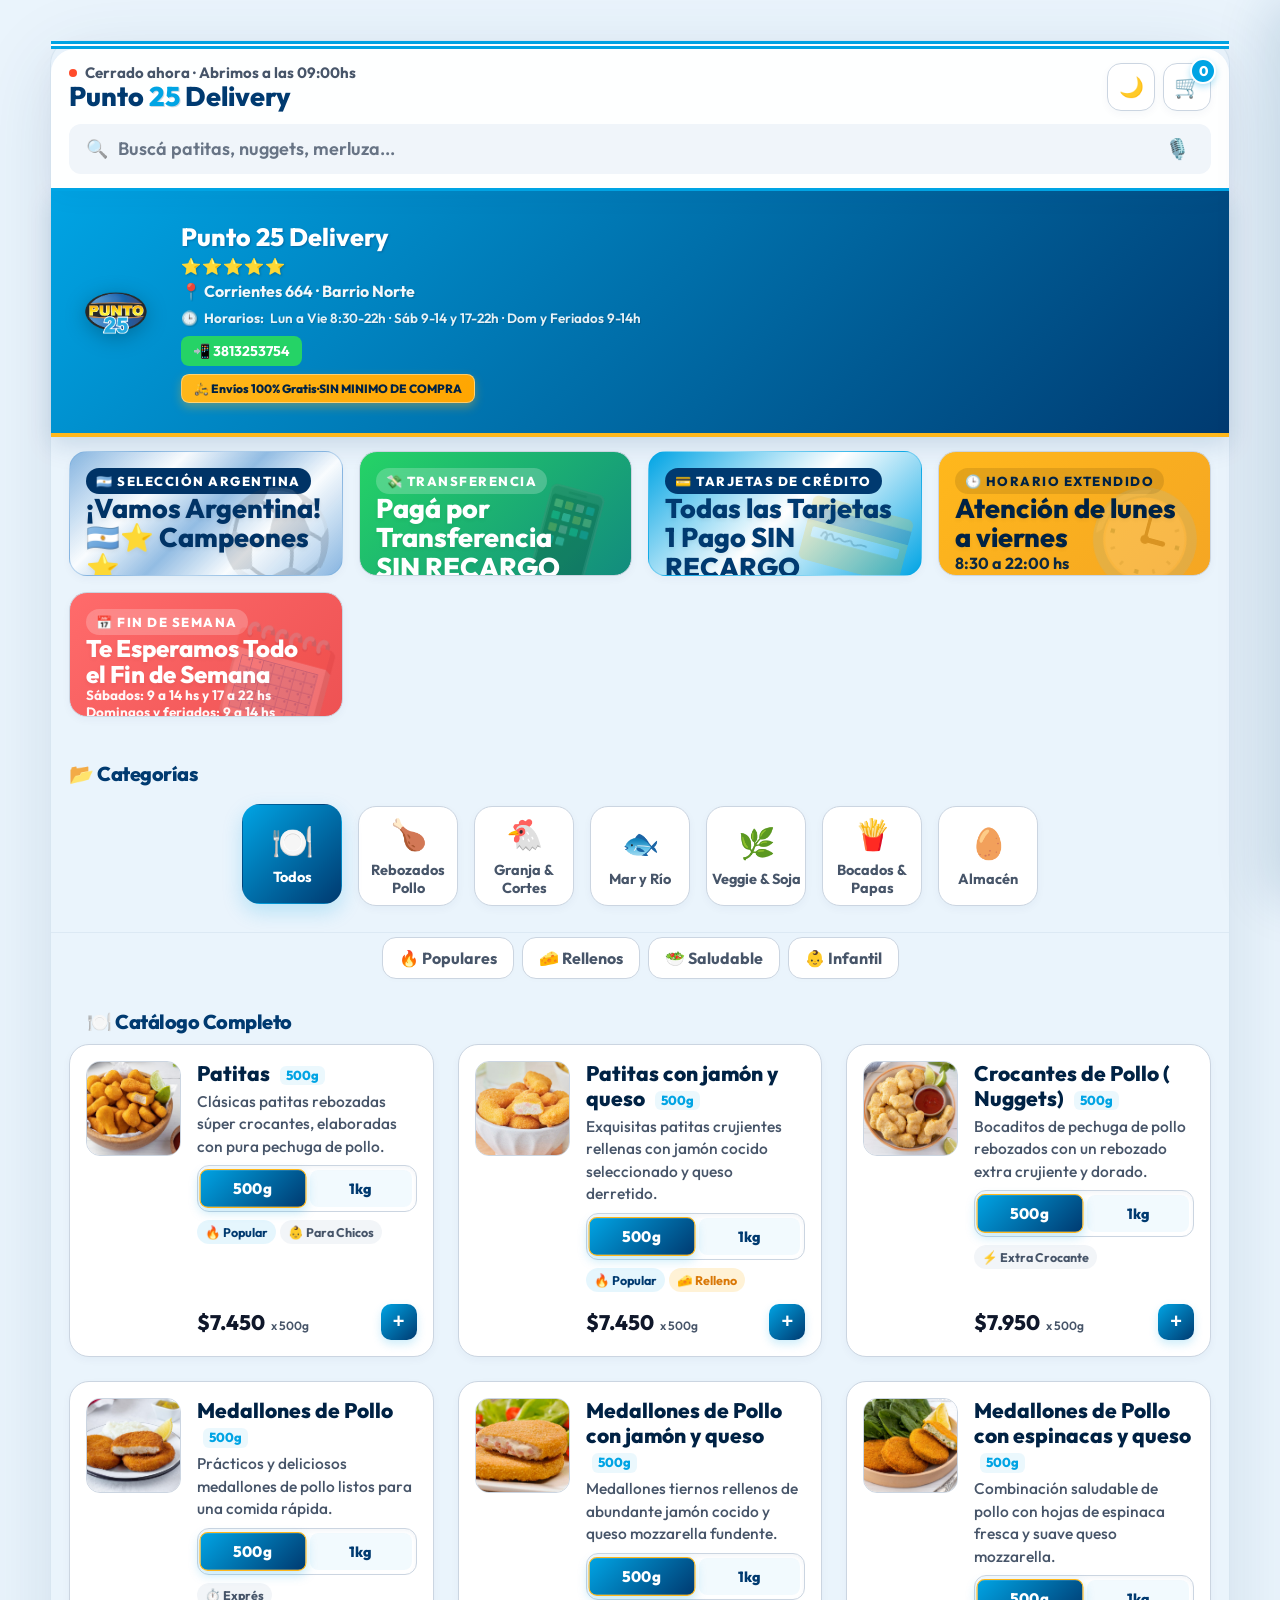
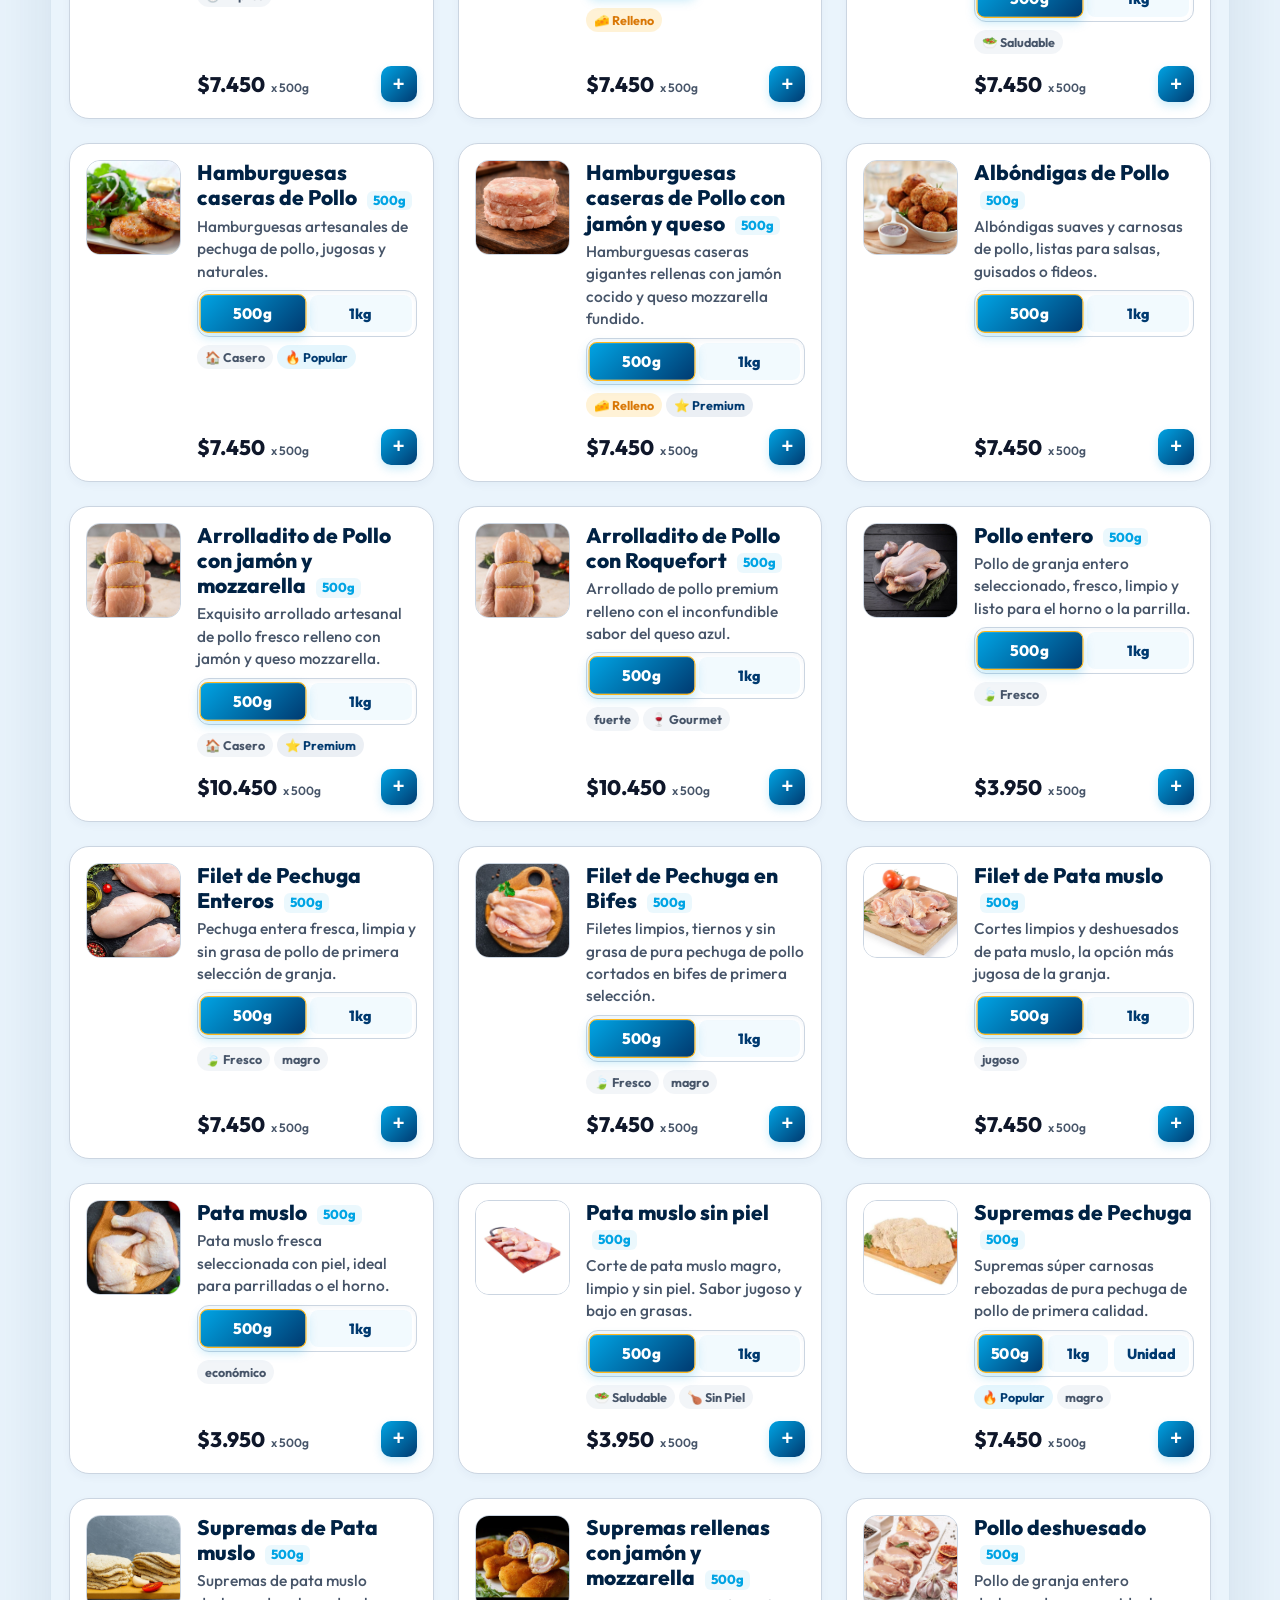
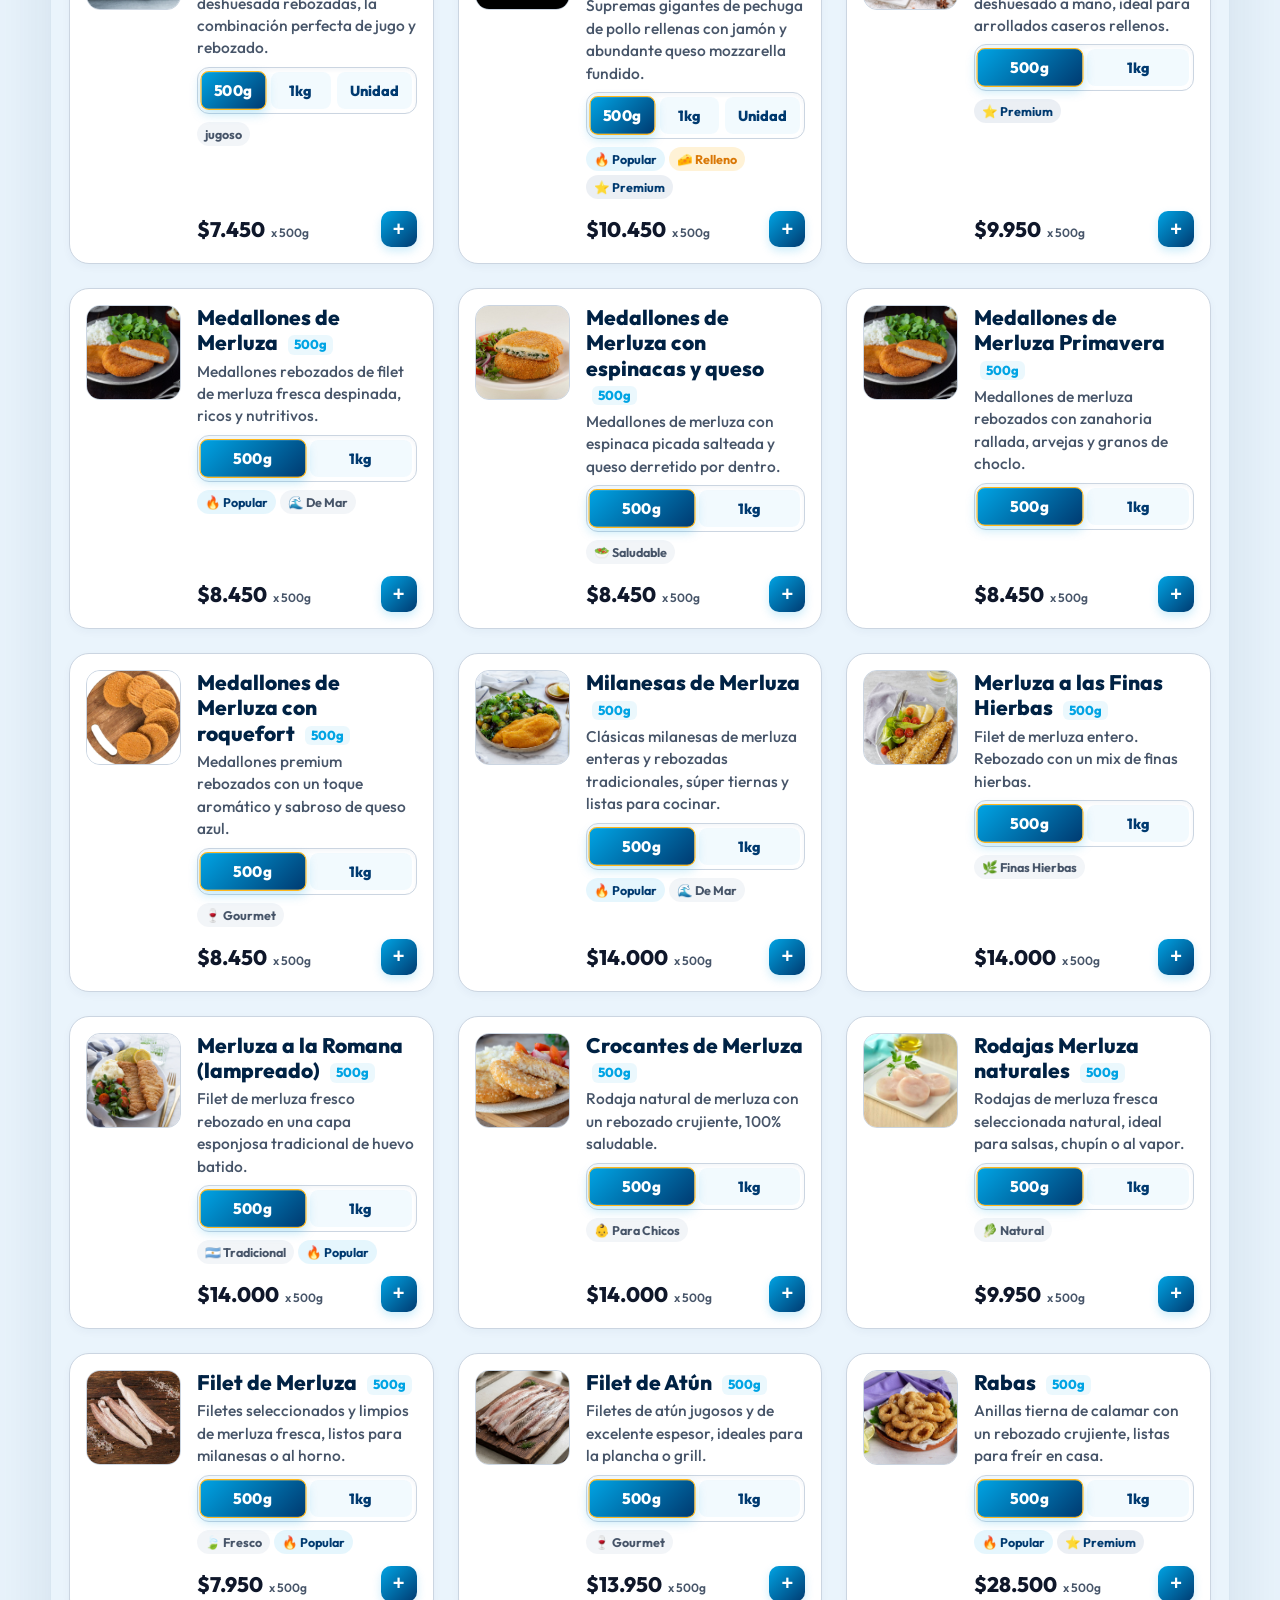
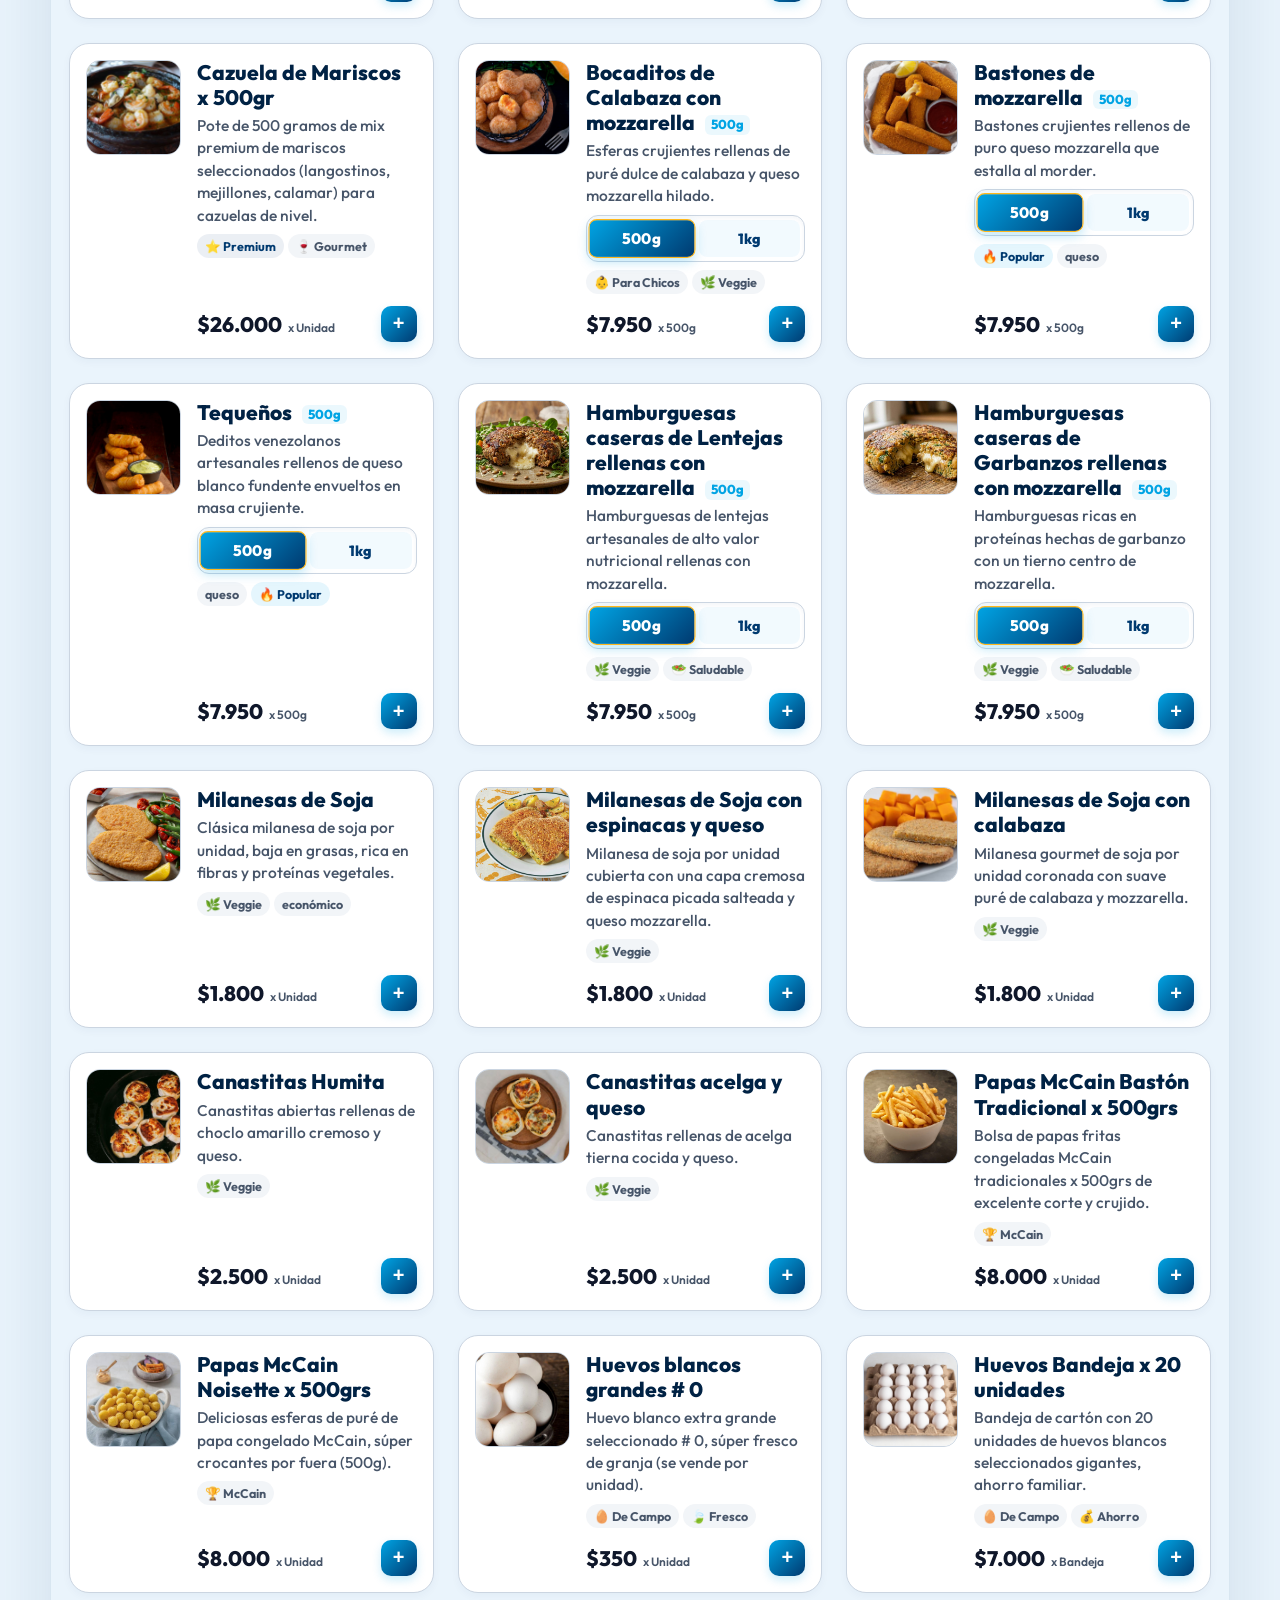
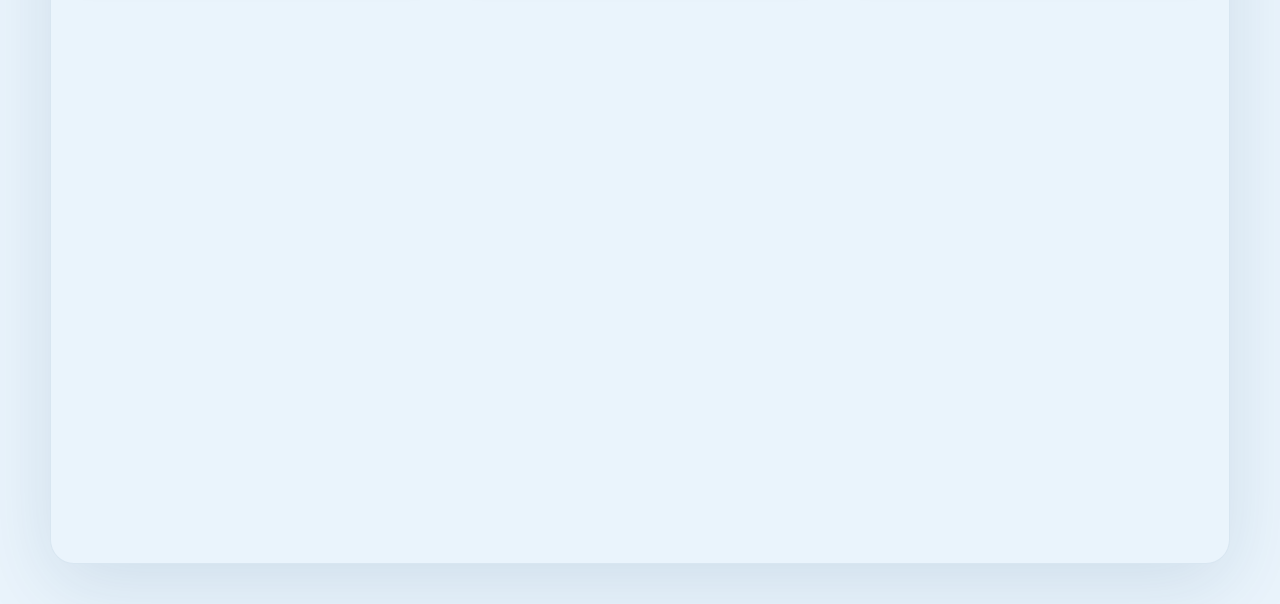
==== commit 29cab697: "mejora banner" ====
--- a/index.html
+++ b/index.html
@@ -100,23 +100,29 @@
           <div class="promo-sub">La pasión de todo un país</div>
           <div class="promo-emoji">⚽</div>
         </div>
+        <div class="promo-card p2">
+          <div class="promo-badge">💸 TRANSFERENCIA</div>
+          <div class="promo-title">Pagá por Transferencia<br>SIN RECARGO</div>
+          <div class="promo-sub">Rápido, simple y al mejor precio.</div>
+          <div class="promo-emoji">📱</div>
+        </div>
         <div class="promo-card p1">
-          <div class="promo-badge">⚡ ENVÍO 100% GRATIS</div>
-          <div class="promo-title">Granja y Congelados<br>a Domicilio</div>
-          <div class="promo-sub">¡Envío gratis sin mínimo!</div>
-          <div class="promo-emoji">🛵</div>
-        </div>
-        <div class="promo-card p2">
-          <div class="promo-badge">🍗 OFERTA DEL MES</div>
-          <div class="promo-title">Los Rebozados<br>Más Ricos</div>
-          <div class="promo-sub">¡Llevando por Kilo ahorrás siempre!</div>
-          <div class="promo-emoji">🍗</div>
+          <div class="promo-badge">💳 TARJETAS DE CRÉDITO</div>
+          <div class="promo-title">Todas las Tarjetas<br>1 Pago SIN RECARGO</div>
+          <div class="promo-sub">Comprá con total comodidad.</div>
+          <div class="promo-emoji">💳</div>
         </div>
         <div class="promo-card p3">
-          <div class="promo-badge">🐟 MAR Y RÍO</div>
-          <div class="promo-title">Filet de Merluza<br>Fresco y Despinado</div>
-          <div class="promo-sub">Crocantes, rabas y medallones listos</div>
-          <div class="promo-emoji">🐟</div>
+          <div class="promo-badge">🕒 HORARIO EXTENDIDO</div>
+          <div class="promo-title">Atención de lunes<br>a viernes</div>
+          <div class="promo-sub">8:30 a 22:00 hs</div>
+          <div class="promo-emoji">🕒</div>
+        </div>
+        <div class="promo-card p5">
+          <div class="promo-badge">📅 FIN DE SEMANA</div>
+          <div class="promo-title" style="font-size: 24px;">Te Esperamos Todo<br>el Fin de Semana</div>
+          <div class="promo-sub" style="font-size: 13.5px; line-height: 1.2;">Sábados: 9 a 14 hs y 17 a 22 hs<br>Domingos y feriados: 9 a 14 hs</div>
+          <div class="promo-emoji">🗓️</div>
         </div>
       </div>
       <div class="promo-dots" id="promoDots">
@@ -124,6 +130,7 @@
         <div class="dot" onclick="scrollToPromo(1)"></div>
         <div class="dot" onclick="scrollToPromo(2)"></div>
         <div class="dot" onclick="scrollToPromo(3)"></div>
+        <div class="dot" onclick="scrollToPromo(4)"></div>
       </div>
     </div>
 
--- a/styles.css
+++ b/styles.css
@@ -572,6 +572,11 @@
   color: white;
 }
 
+.promo-card.p5 {
+  background: linear-gradient(135deg, #ff6b6b 0%, #ee5253 100%);
+  color: white;
+}
+
 .promo-emoji {
   position: absolute;
   right: 6px;
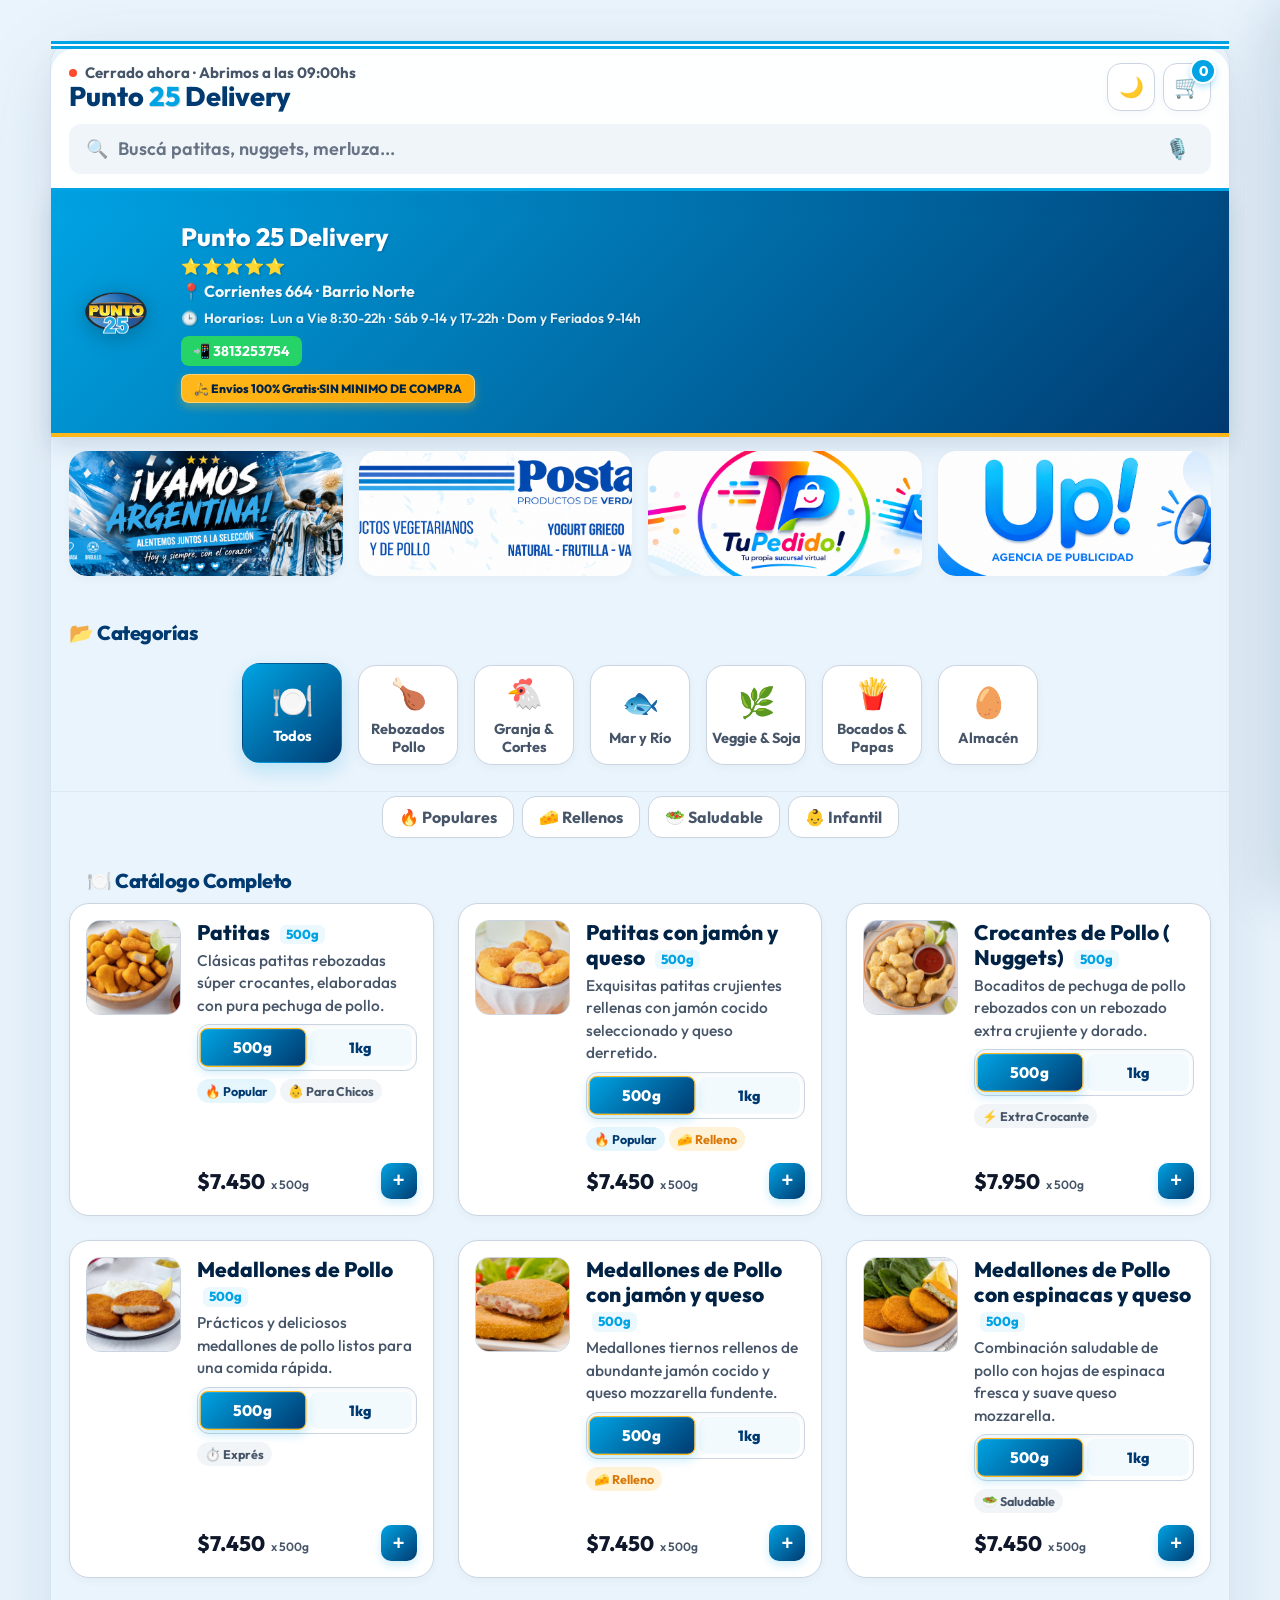
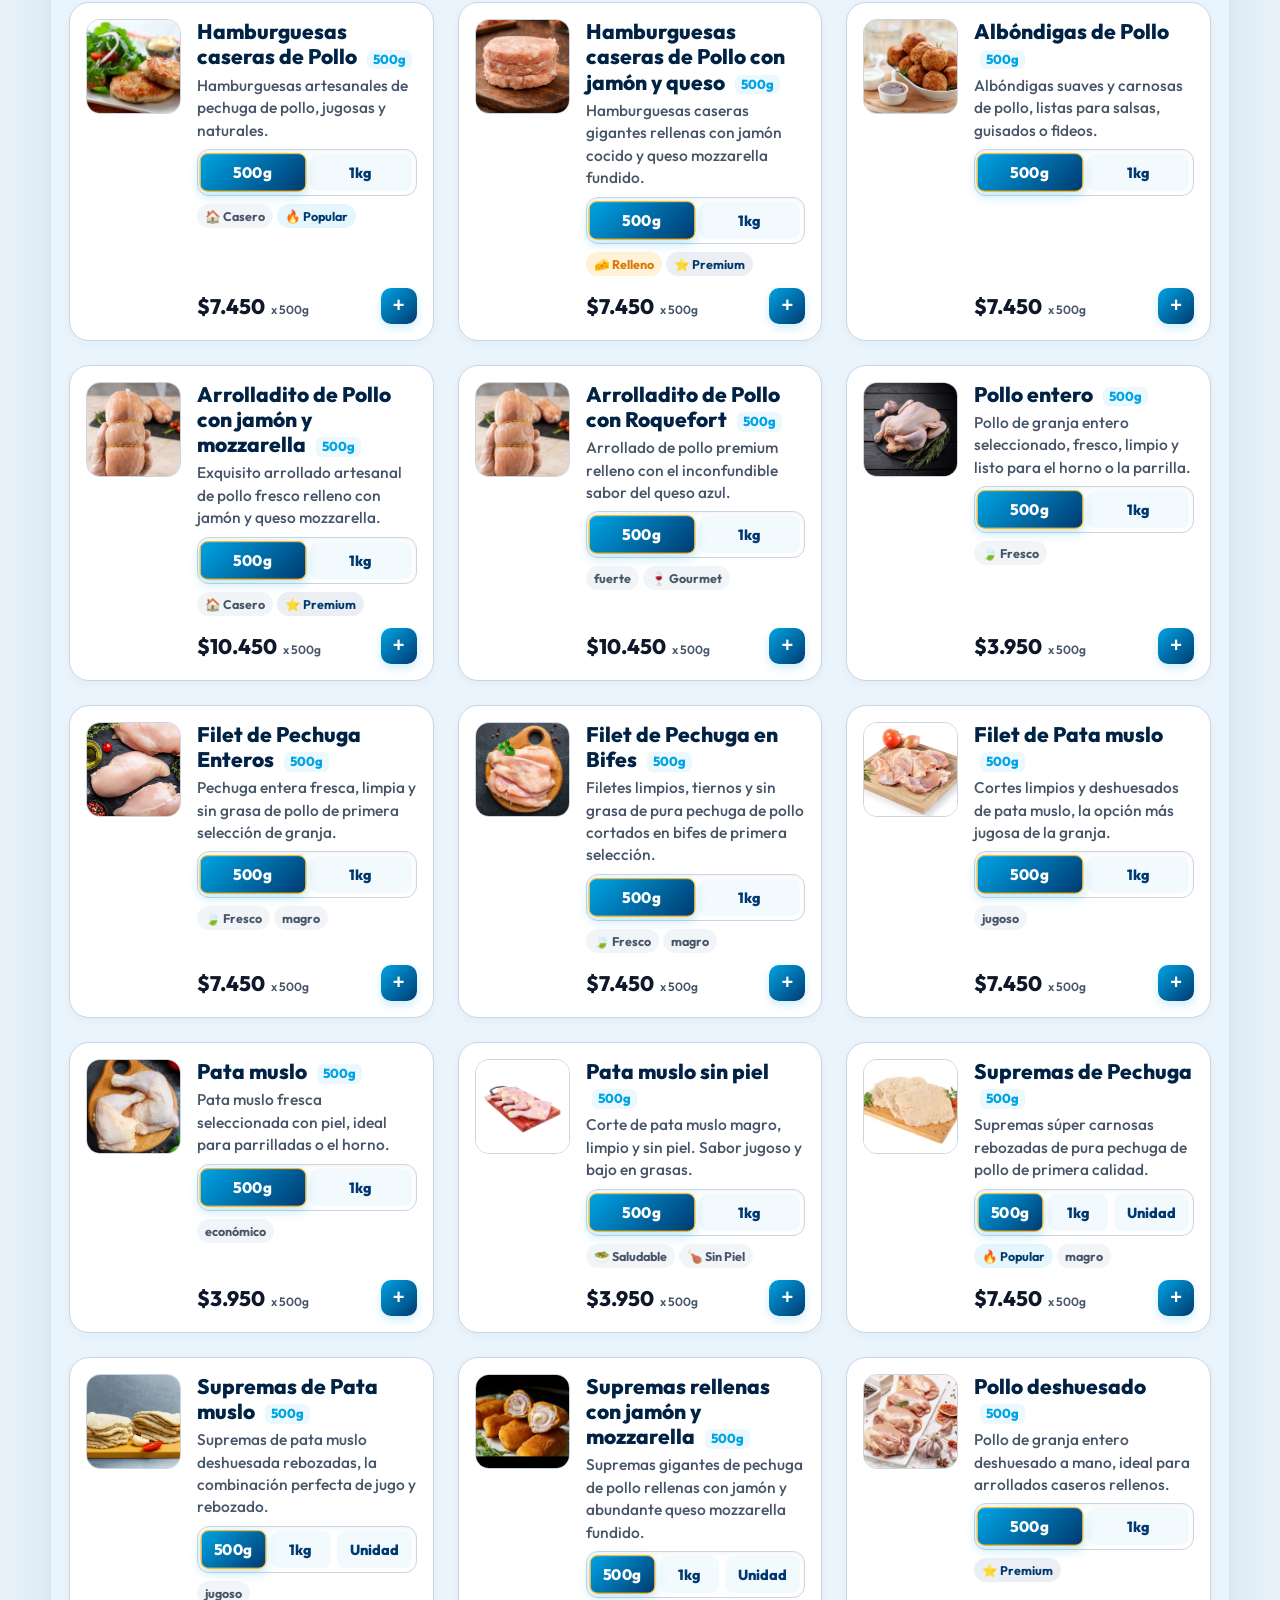
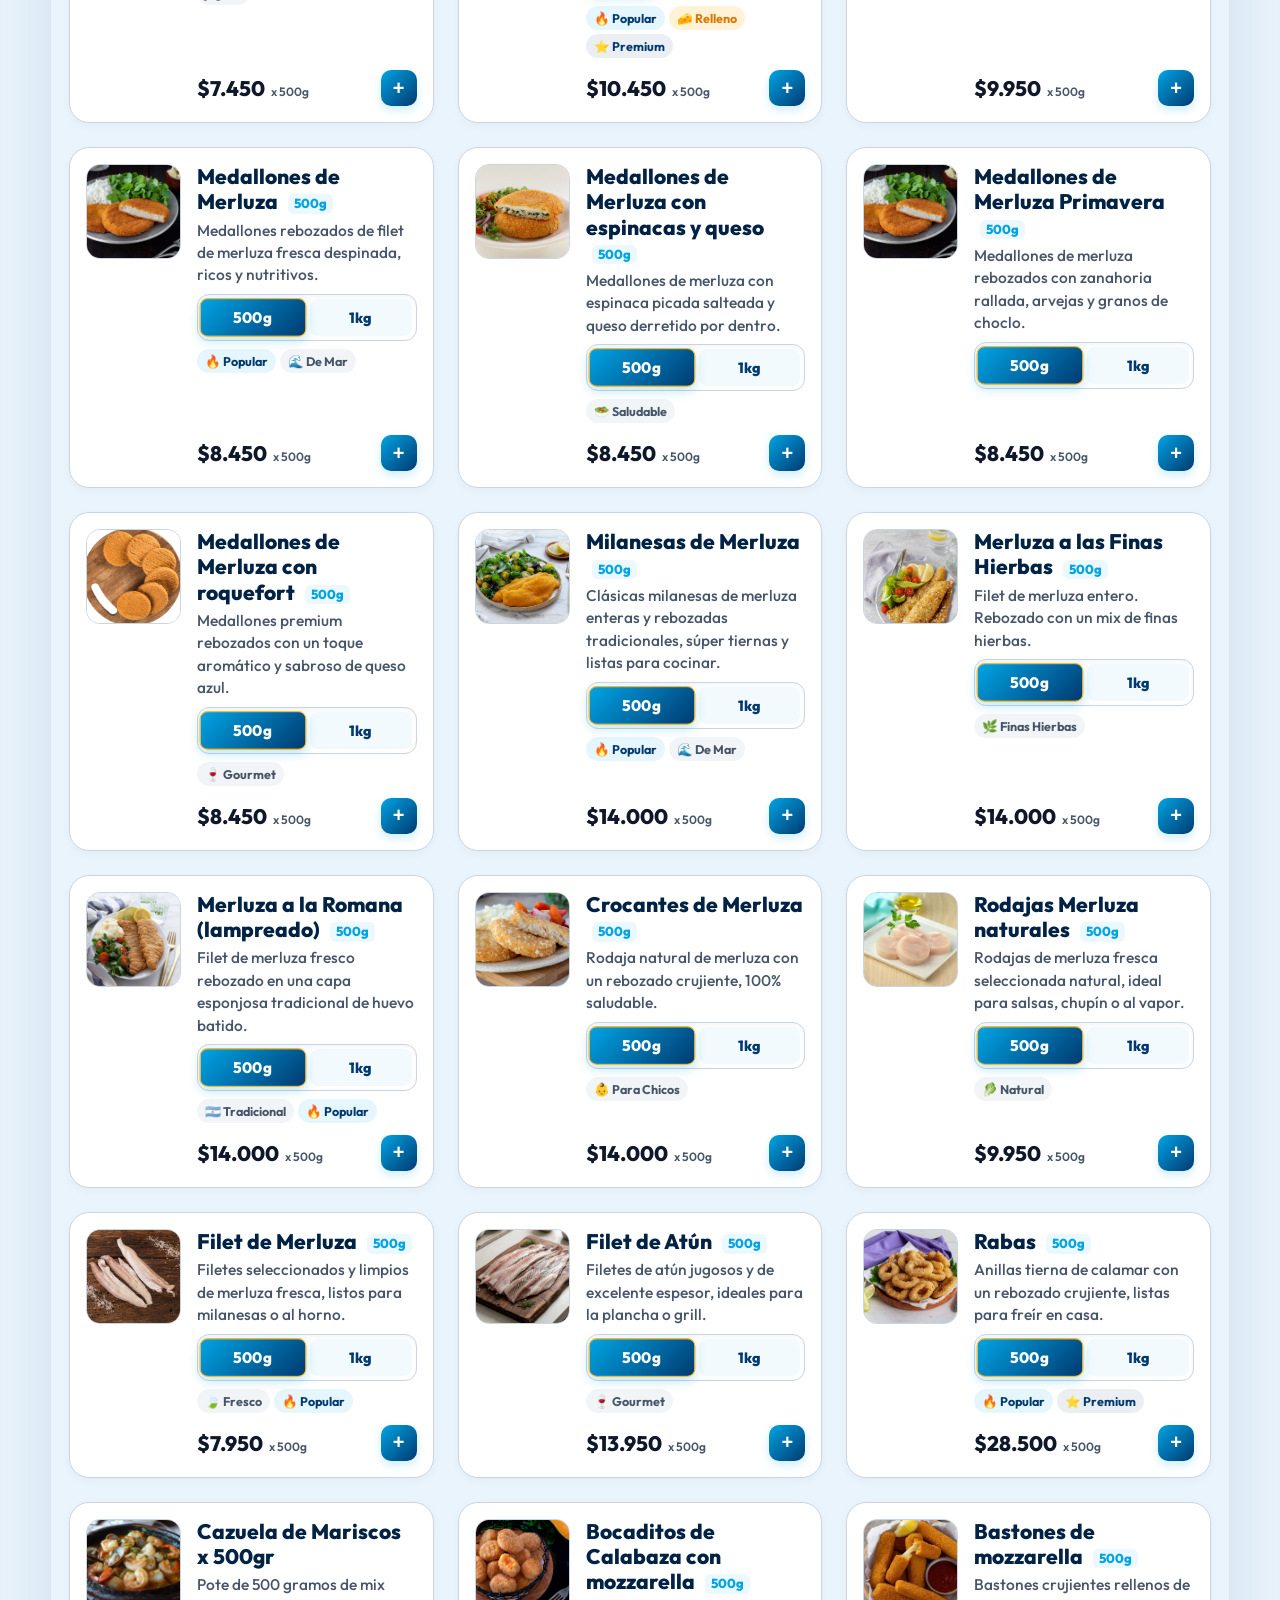
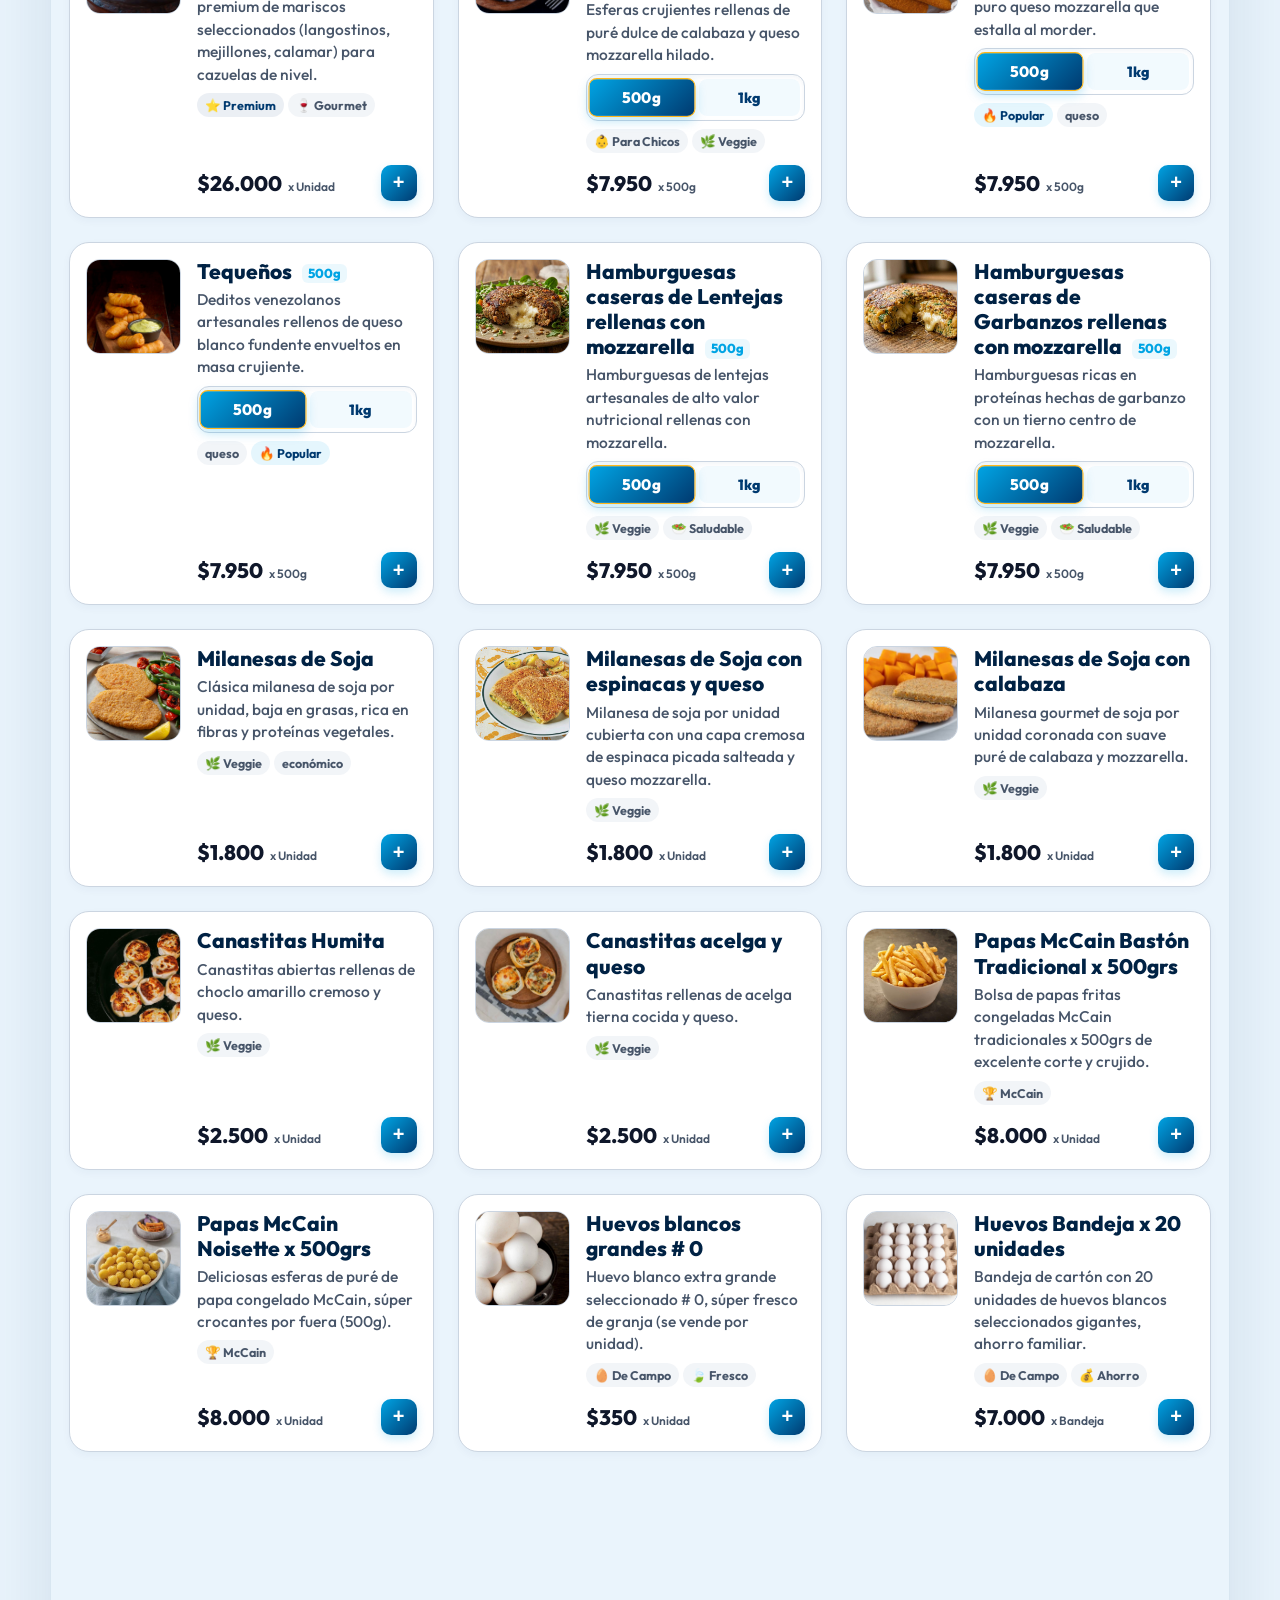
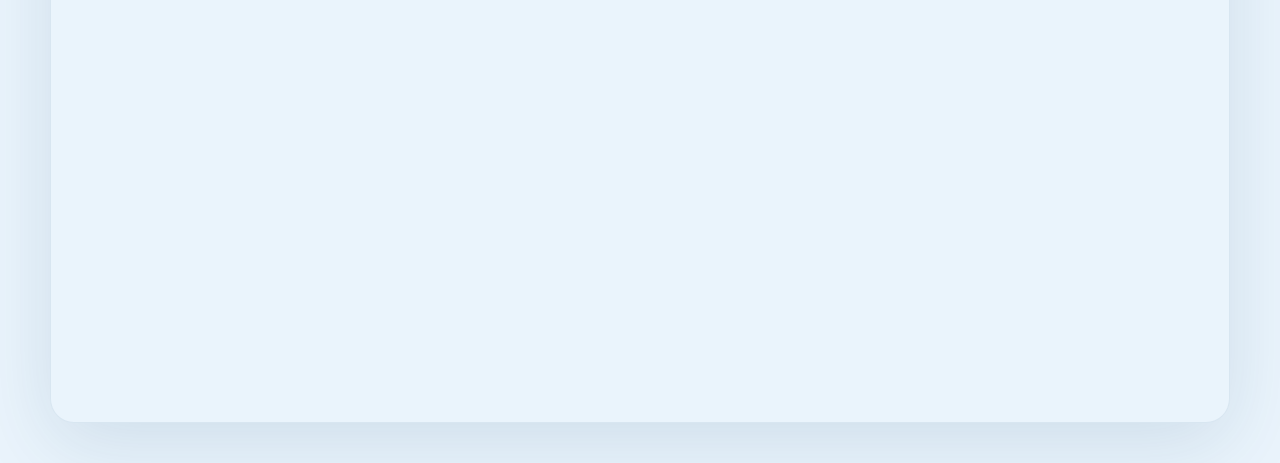
==== commit 0852d434: "mejora banner fotos" ====
--- a/index.html
+++ b/index.html
@@ -94,43 +94,24 @@
     <!-- PROMOS -->
     <div class="promo-wrap" id="fsPromo">
       <div class="promo-scroll" id="promoScroll">
-        <div class="promo-card p4">
-          <div class="promo-badge">🇦🇷 SELECCIÓN ARGENTINA</div>
-          <div class="promo-title">¡Vamos Argentina!<br>🇦🇷⭐ Campeones ⭐</div>
-          <div class="promo-sub">La pasión de todo un país</div>
-          <div class="promo-emoji">⚽</div>
-        </div>
-        <div class="promo-card p2">
-          <div class="promo-badge">💸 TRANSFERENCIA</div>
-          <div class="promo-title">Pagá por Transferencia<br>SIN RECARGO</div>
-          <div class="promo-sub">Rápido, simple y al mejor precio.</div>
-          <div class="promo-emoji">📱</div>
-        </div>
-        <div class="promo-card p1">
-          <div class="promo-badge">💳 TARJETAS DE CRÉDITO</div>
-          <div class="promo-title">Todas las Tarjetas<br>1 Pago SIN RECARGO</div>
-          <div class="promo-sub">Comprá con total comodidad.</div>
-          <div class="promo-emoji">💳</div>
-        </div>
-        <div class="promo-card p3">
-          <div class="promo-badge">🕒 HORARIO EXTENDIDO</div>
-          <div class="promo-title">Atención de lunes<br>a viernes</div>
-          <div class="promo-sub">8:30 a 22:00 hs</div>
-          <div class="promo-emoji">🕒</div>
-        </div>
-        <div class="promo-card p5">
-          <div class="promo-badge">📅 FIN DE SEMANA</div>
-          <div class="promo-title" style="font-size: 24px;">Te Esperamos Todo<br>el Fin de Semana</div>
-          <div class="promo-sub" style="font-size: 13.5px; line-height: 1.2;">Sábados: 9 a 14 hs y 17 a 22 hs<br>Domingos y feriados: 9 a 14 hs</div>
-          <div class="promo-emoji">🗓️</div>
-        </div>
+        <div class="promo-card" style="padding: 0; border: none; display: block;">
+          <img src="img/banner/argentinbanner.png" alt="Argentina" style="width: 100%; height: 100%; object-fit: cover; border-radius: 18px; display: block;">
+        </div>
+        <a href="https://www.instagram.com/postadistribuidora?igsh=MTIxbXd1Y3BzMjM5cg==" target="_blank" class="promo-card" style="padding: 0; border: none; display: block; text-decoration: none;">
+          <img src="img/banner/postabanner.png" alt="Posta" style="width: 100%; height: 100%; object-fit: cover; border-radius: 18px; display: block;">
+        </a>
+        <a href="https://www.instagram.com/tupedidotuc/" target="_blank" class="promo-card" style="padding: 0; border: none; display: block; text-decoration: none;">
+          <img src="img/banner/tupedidobanner.png" alt="Tu Pedido" style="width: 100%; height: 100%; object-fit: cover; border-radius: 18px; display: block;">
+        </a>
+        <a href="https://www.instagram.com/holaup.arg?igsh=NGt4bHZ4c2xxaGxl&utm_source=qr" target="_blank" class="promo-card" style="padding: 0; border: none; display: block; text-decoration: none;">
+          <img src="img/banner/upbanner.png" alt="Up" style="width: 100%; height: 100%; object-fit: cover; border-radius: 18px; display: block;">
+        </a>
       </div>
       <div class="promo-dots" id="promoDots">
         <div class="dot active" onclick="scrollToPromo(0)"></div>
         <div class="dot" onclick="scrollToPromo(1)"></div>
         <div class="dot" onclick="scrollToPromo(2)"></div>
         <div class="dot" onclick="scrollToPromo(3)"></div>
-        <div class="dot" onclick="scrollToPromo(4)"></div>
       </div>
     </div>
 
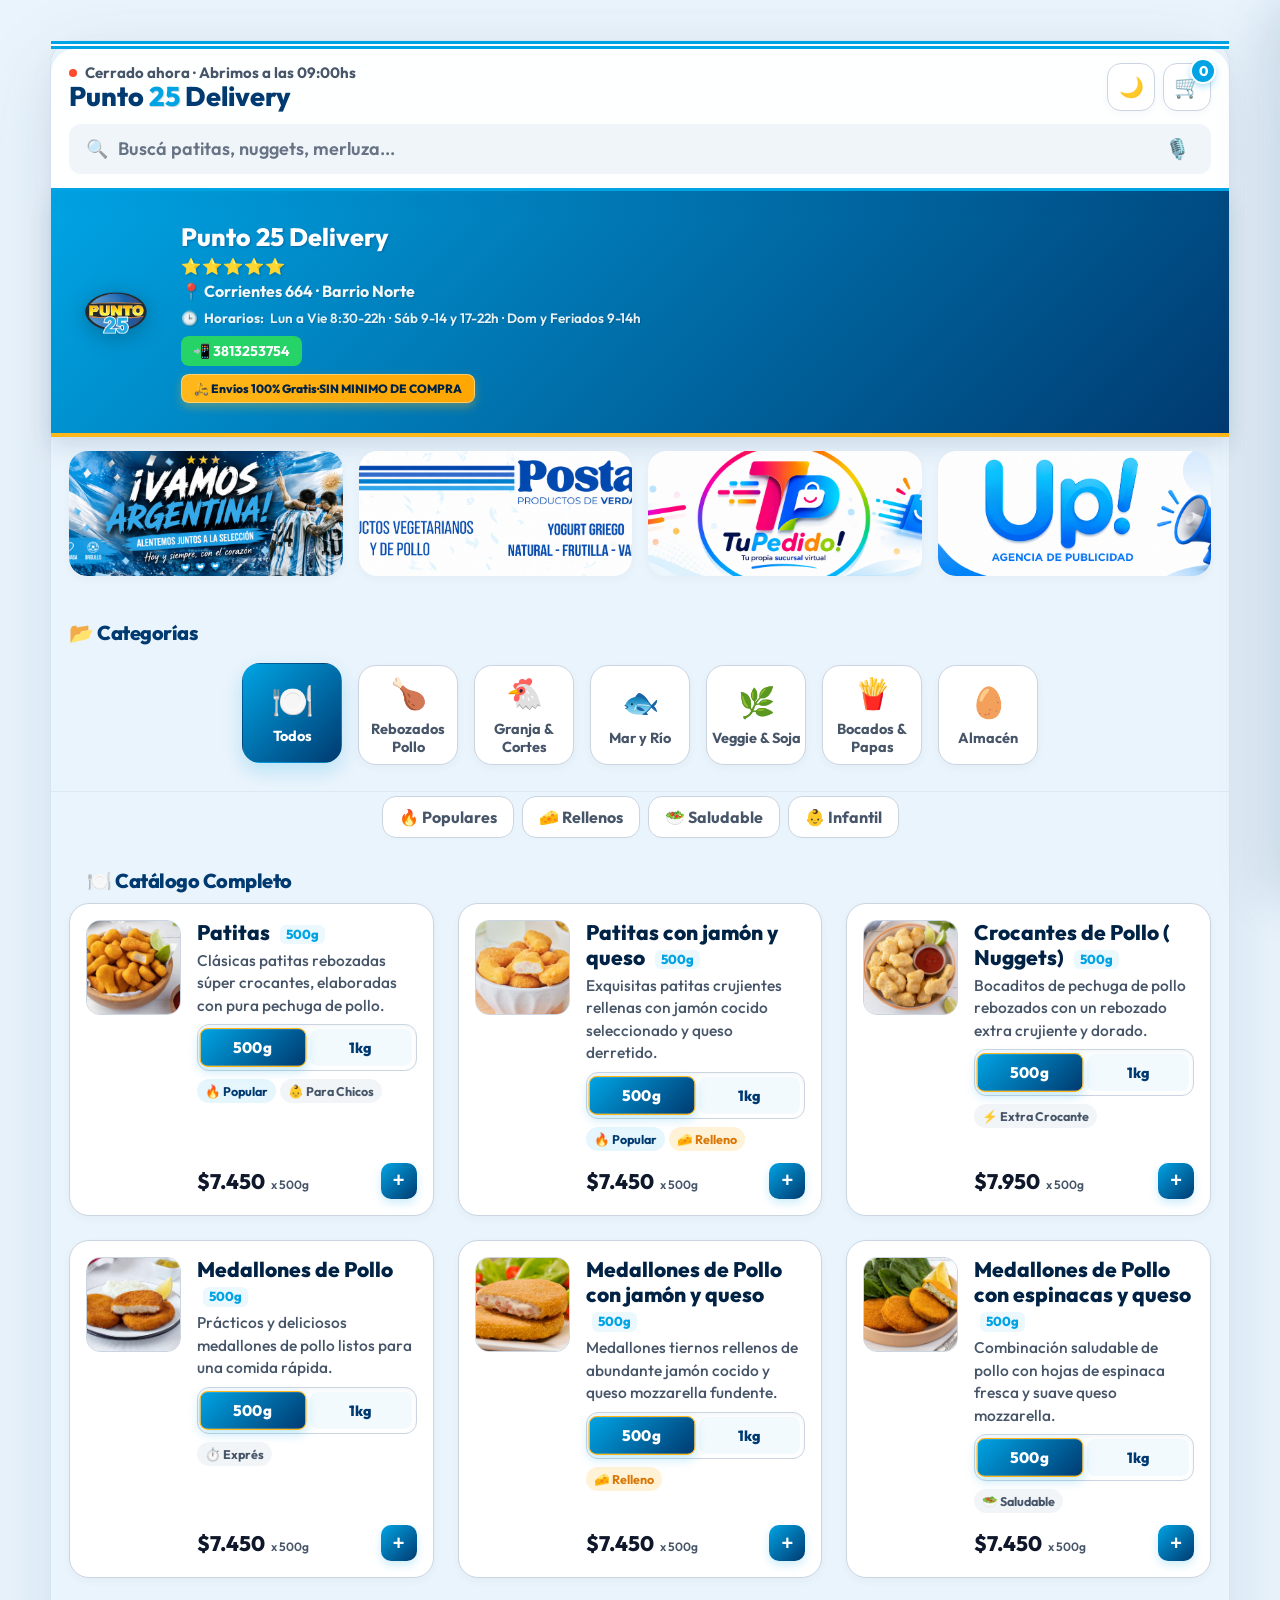
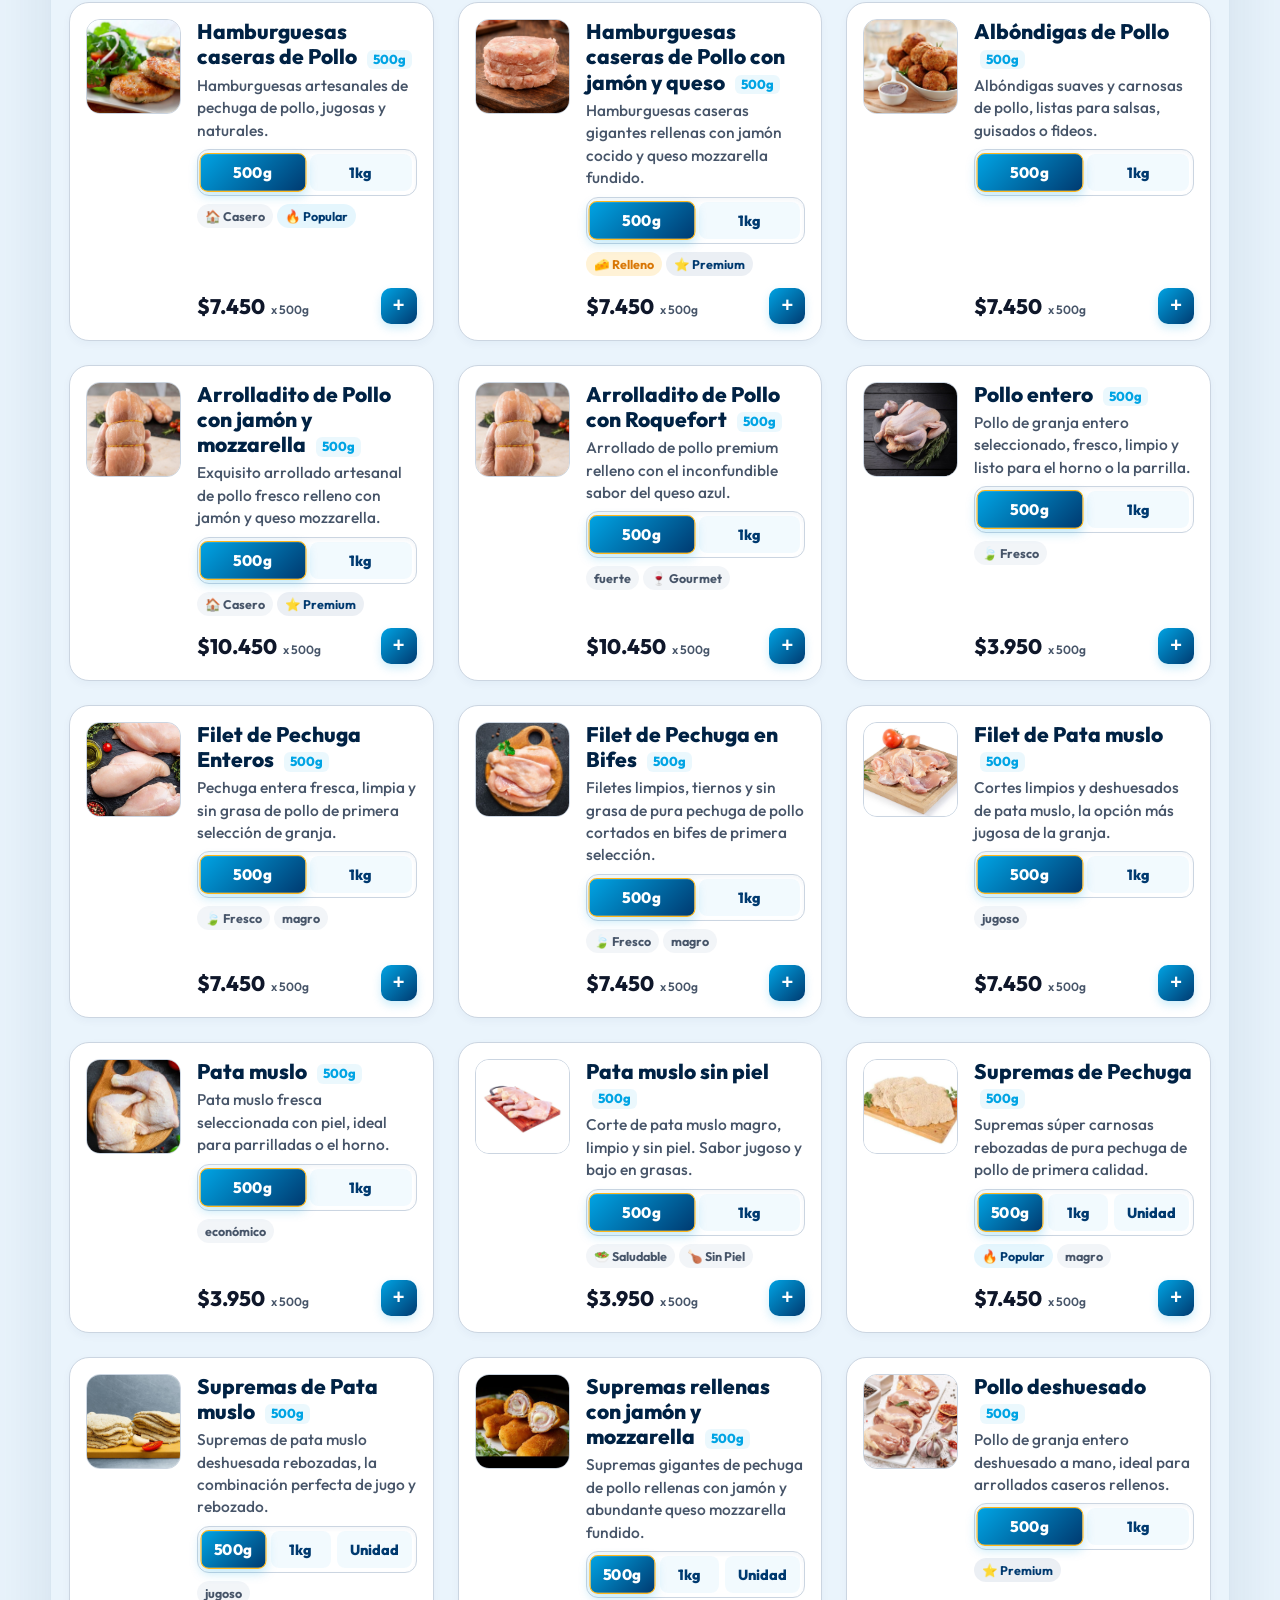
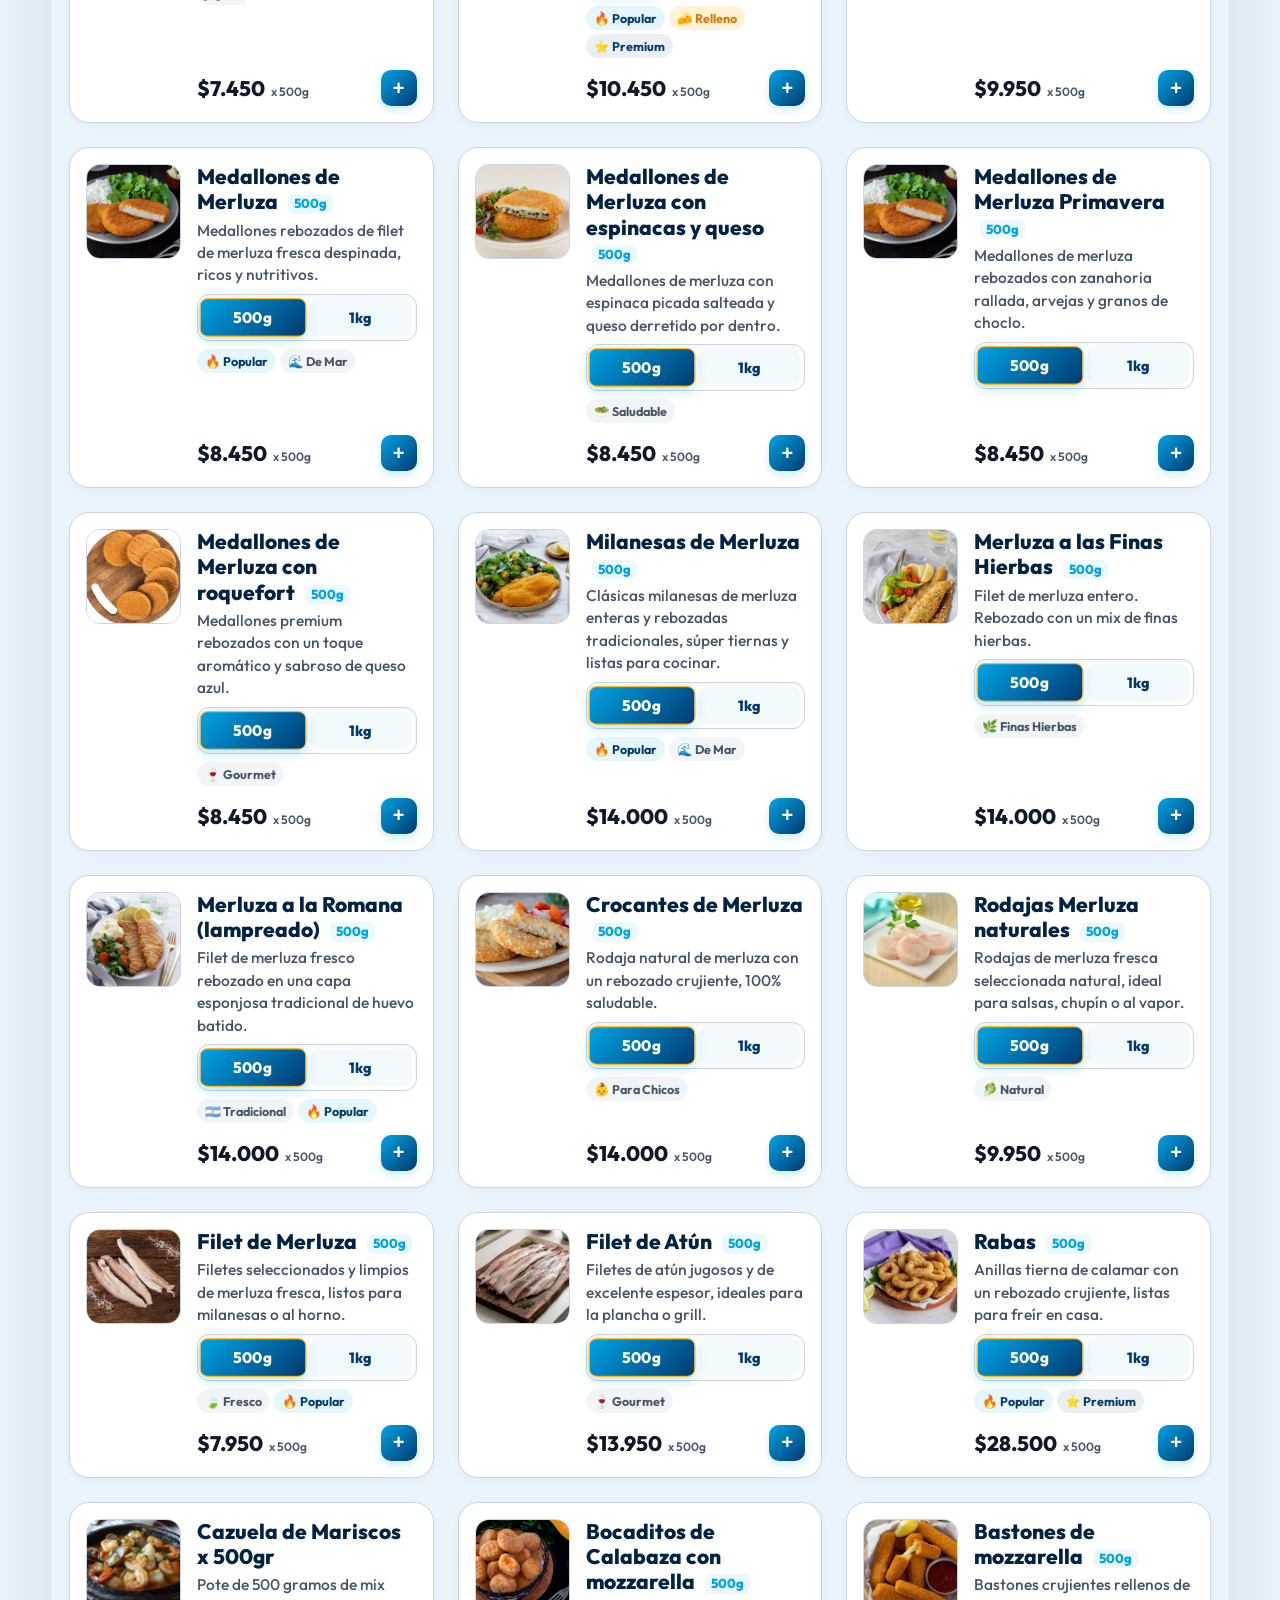
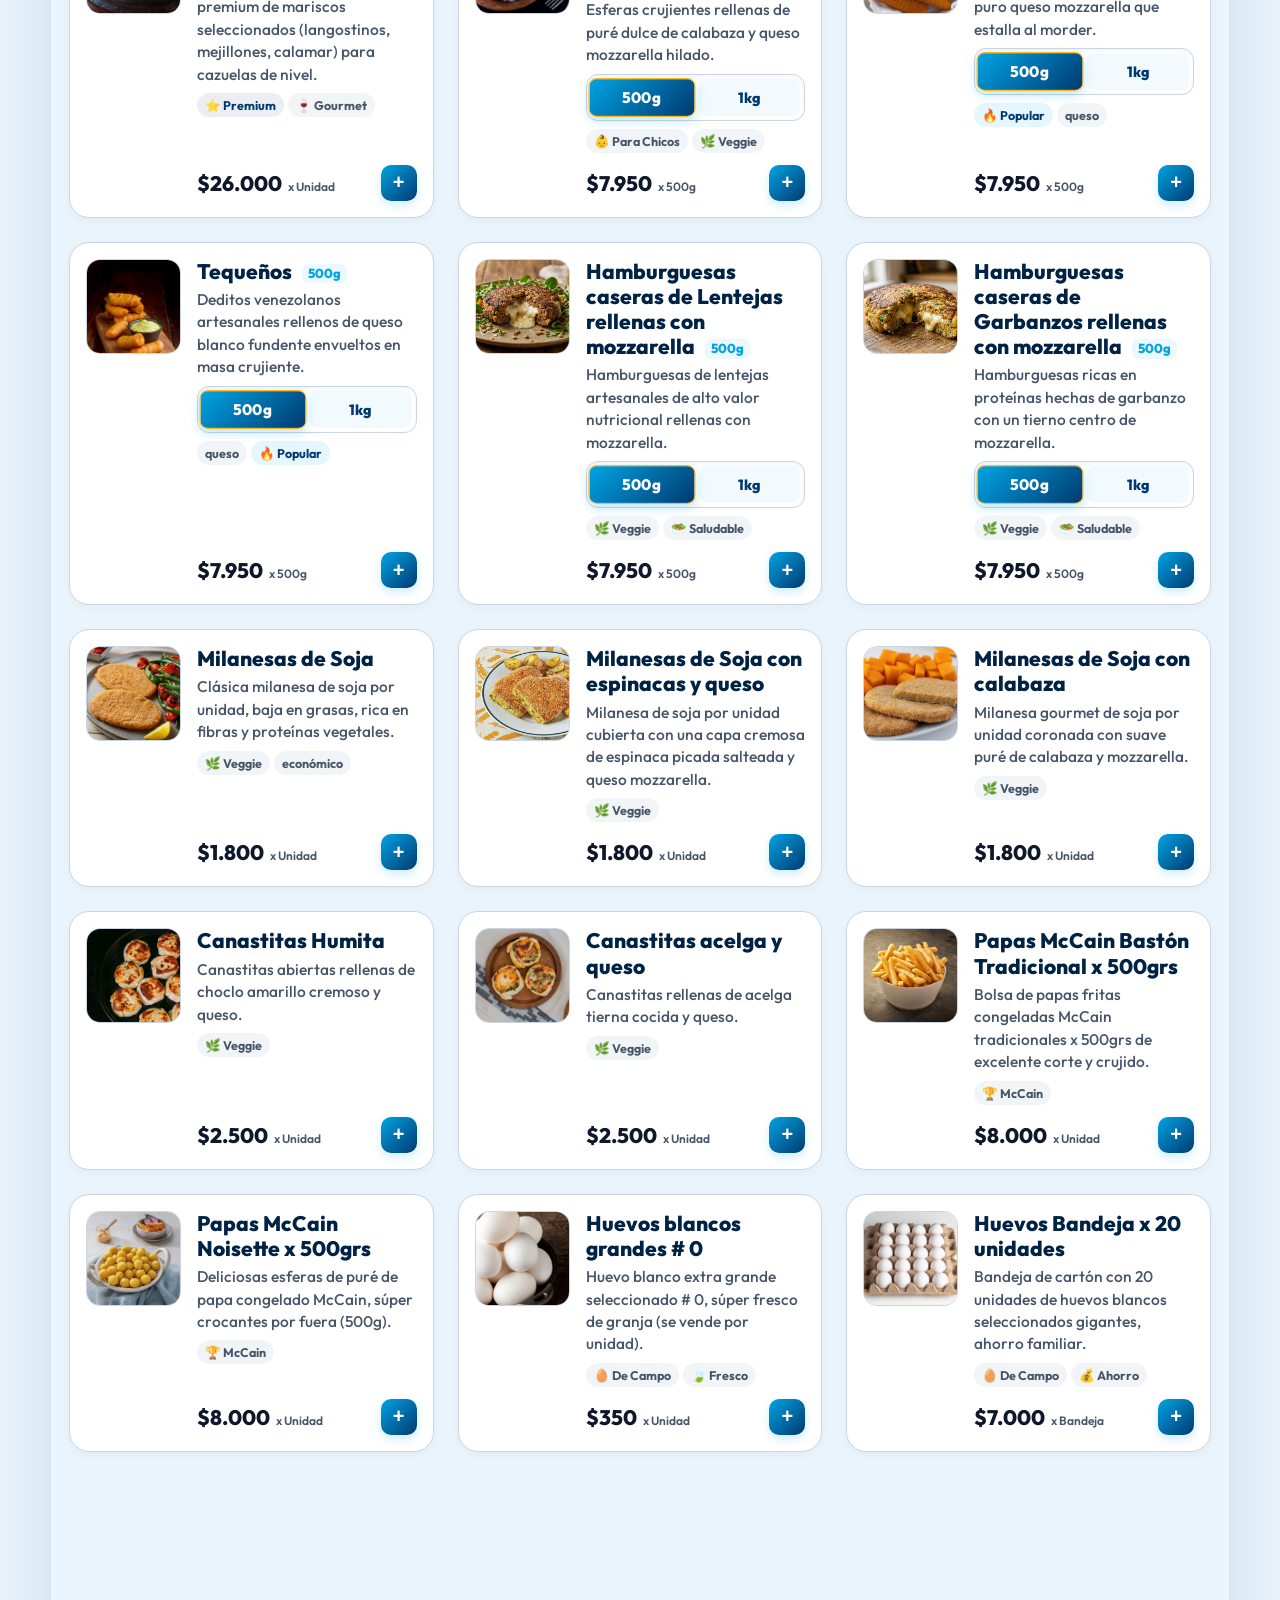
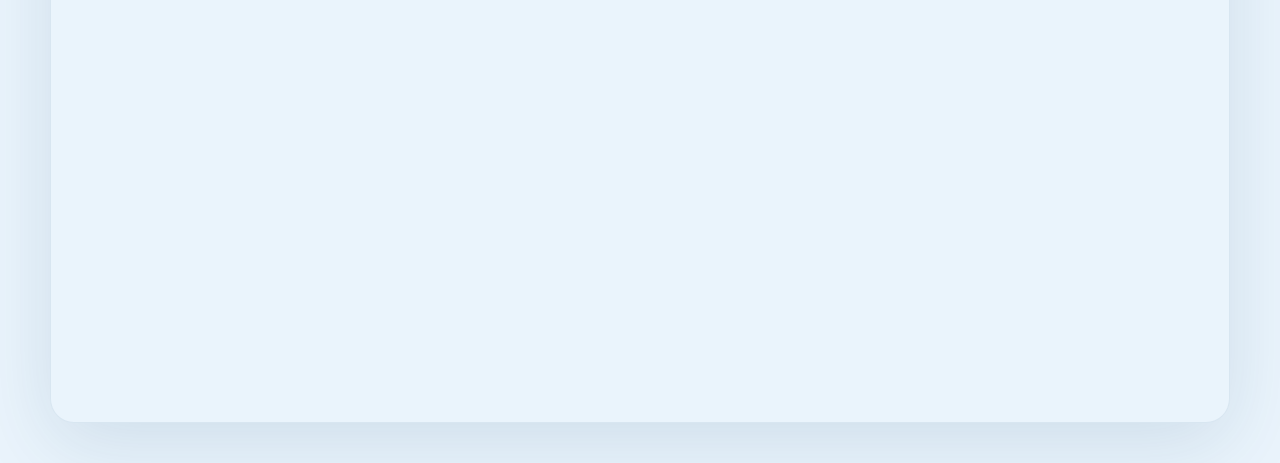
==== commit 4881f5d4: "Add transfer confirmation modal for WhatsApp orders" ====
--- a/index.html
+++ b/index.html
@@ -361,6 +361,22 @@
     </div>
   </div>
 
+  <!-- TRANSFER CONFIRM MODAL -->
+  <div class="product-modal-overlay" id="transferConfirmOverlay" onclick="closeTransferModal()"></div>
+  <div class="product-modal" id="transferConfirmModal">
+    <button class="pm-close-btn" onclick="closeTransferModal()">✕</button>
+    <div class="pm-content-wrap" style="text-align: center; padding-top: 40px; padding-bottom: 20px;">
+      <div style="font-size: 50px; margin-bottom: 10px;">⚠️</div>
+      <h2 class="pm-title" style="margin-bottom: 15px;">Aviso Importante</h2>
+      <p class="pm-desc" style="display: block; font-size: 16px; margin-bottom: 25px; line-height: 1.5;">
+        Por favor, <strong>esperá a que te confirmemos el stock</strong> por WhatsApp antes de realizar la transferencia.<br><br>Una vez confirmado, podrás enviarnos el comprobante.
+      </p>
+      <button class="pm-add-cart-btn" onclick="confirmTransferAndSend()" style="width: 100%; margin-bottom: 10px;">
+        Entendido, enviar pedido
+      </button>
+    </div>
+  </div>
+
   <!-- DIGITAL RECEIPT MODAL (Recibo Físico Simulador) -->
   <div class="receipt-overlay" id="receiptOverlay" onclick="closeReceiptModal()"></div>
   <canvas id="celebrationCanvas"
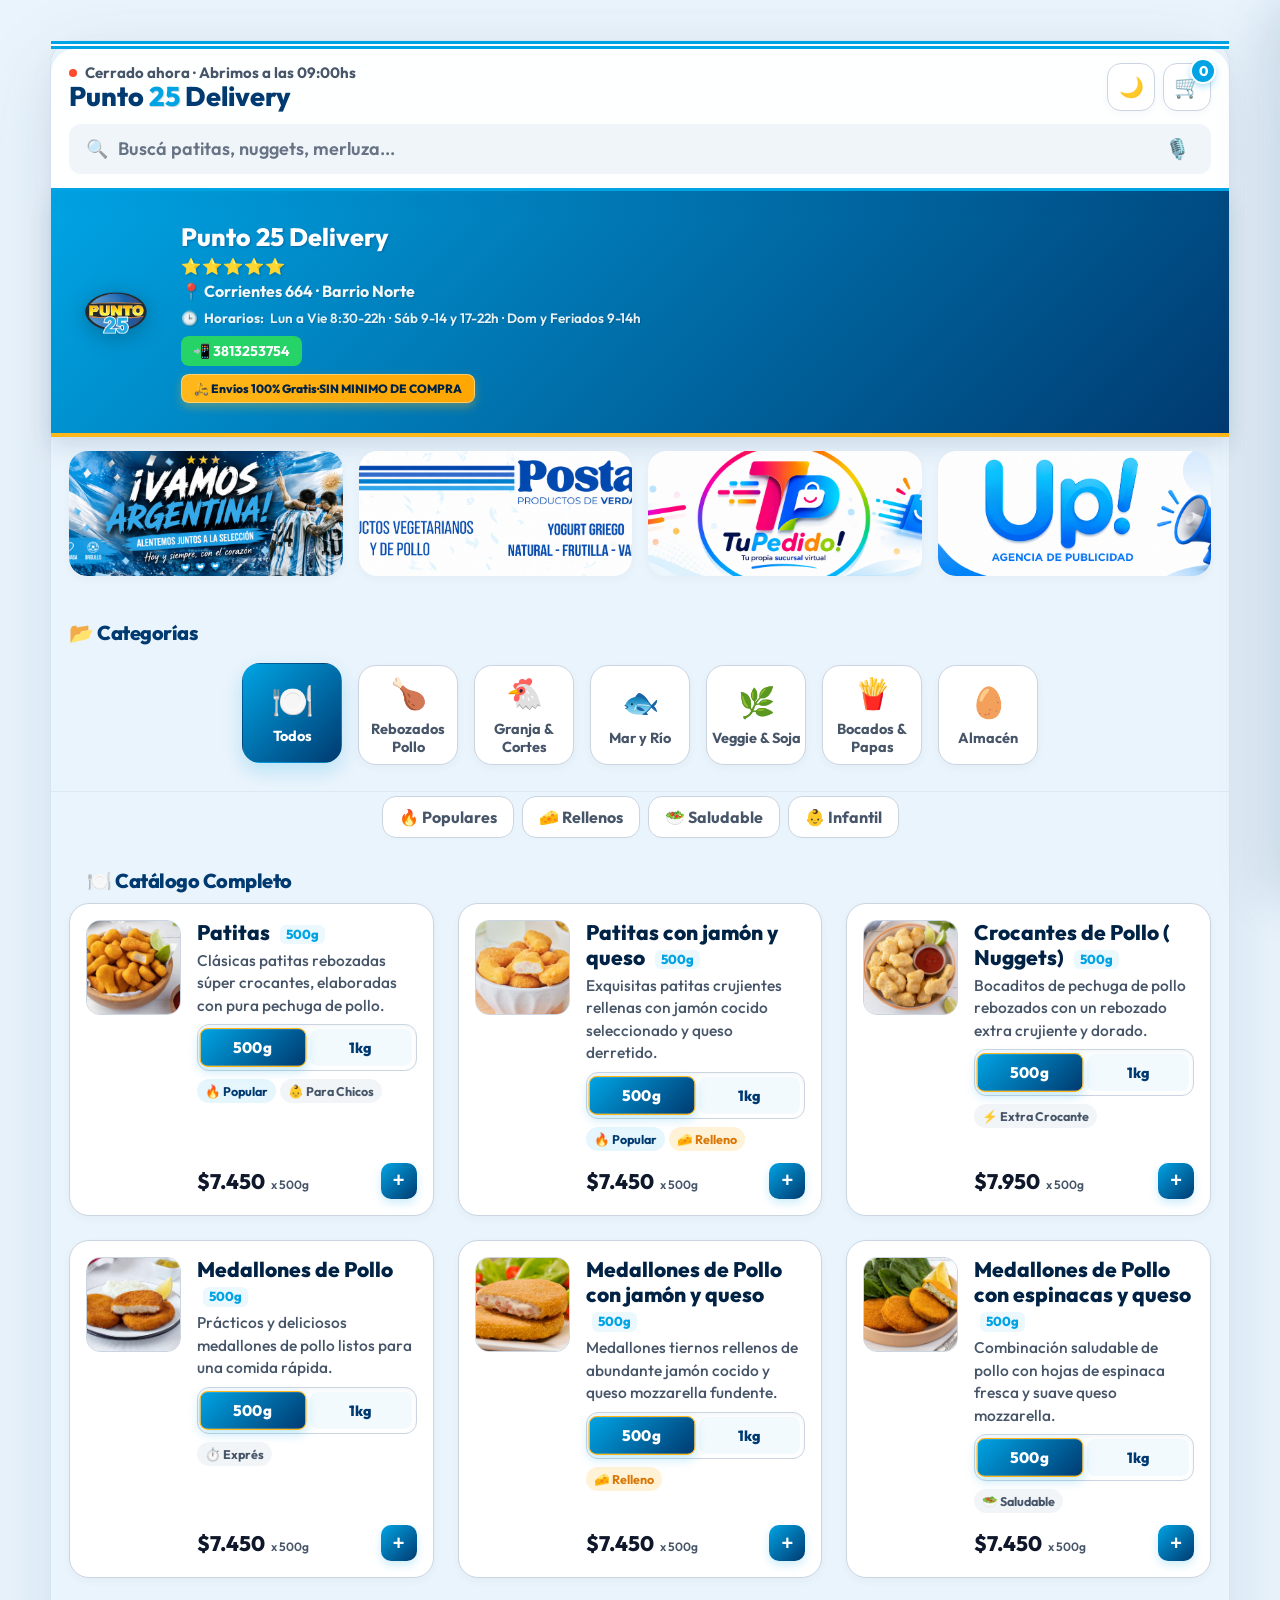
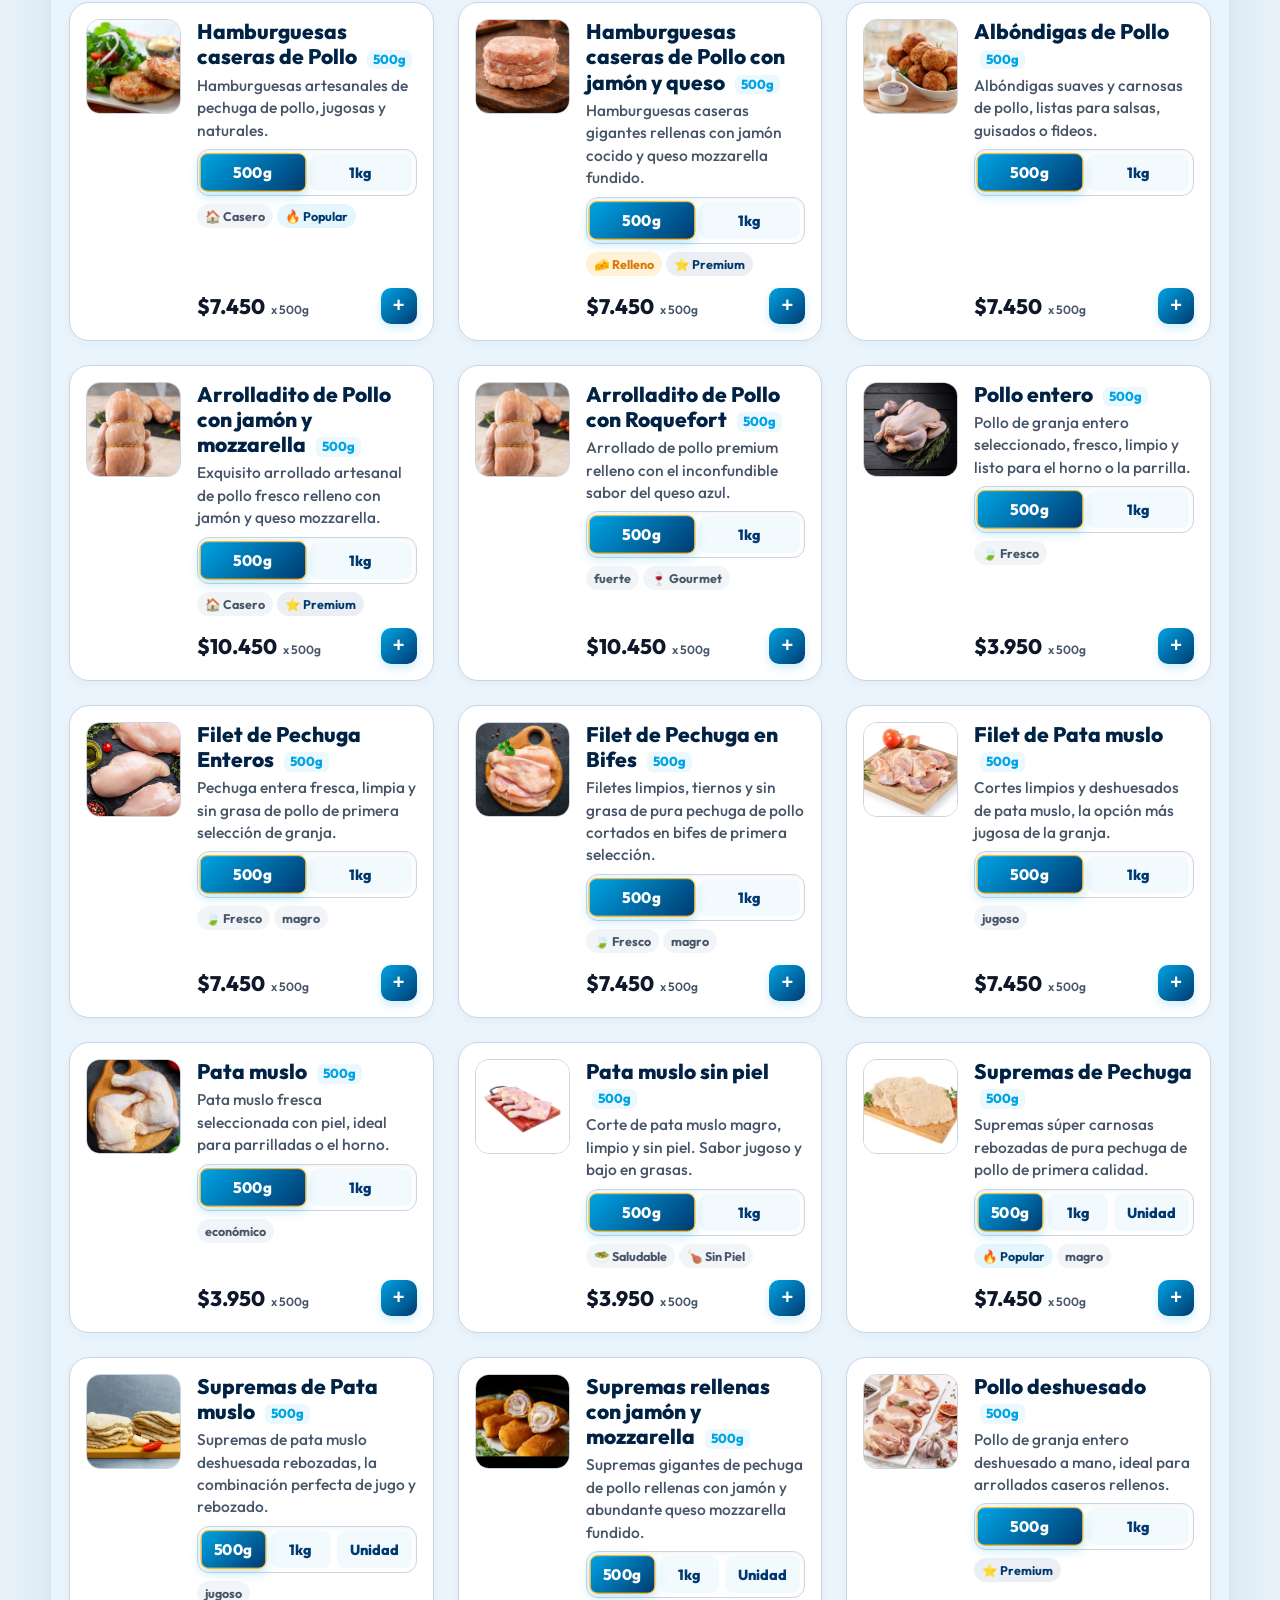
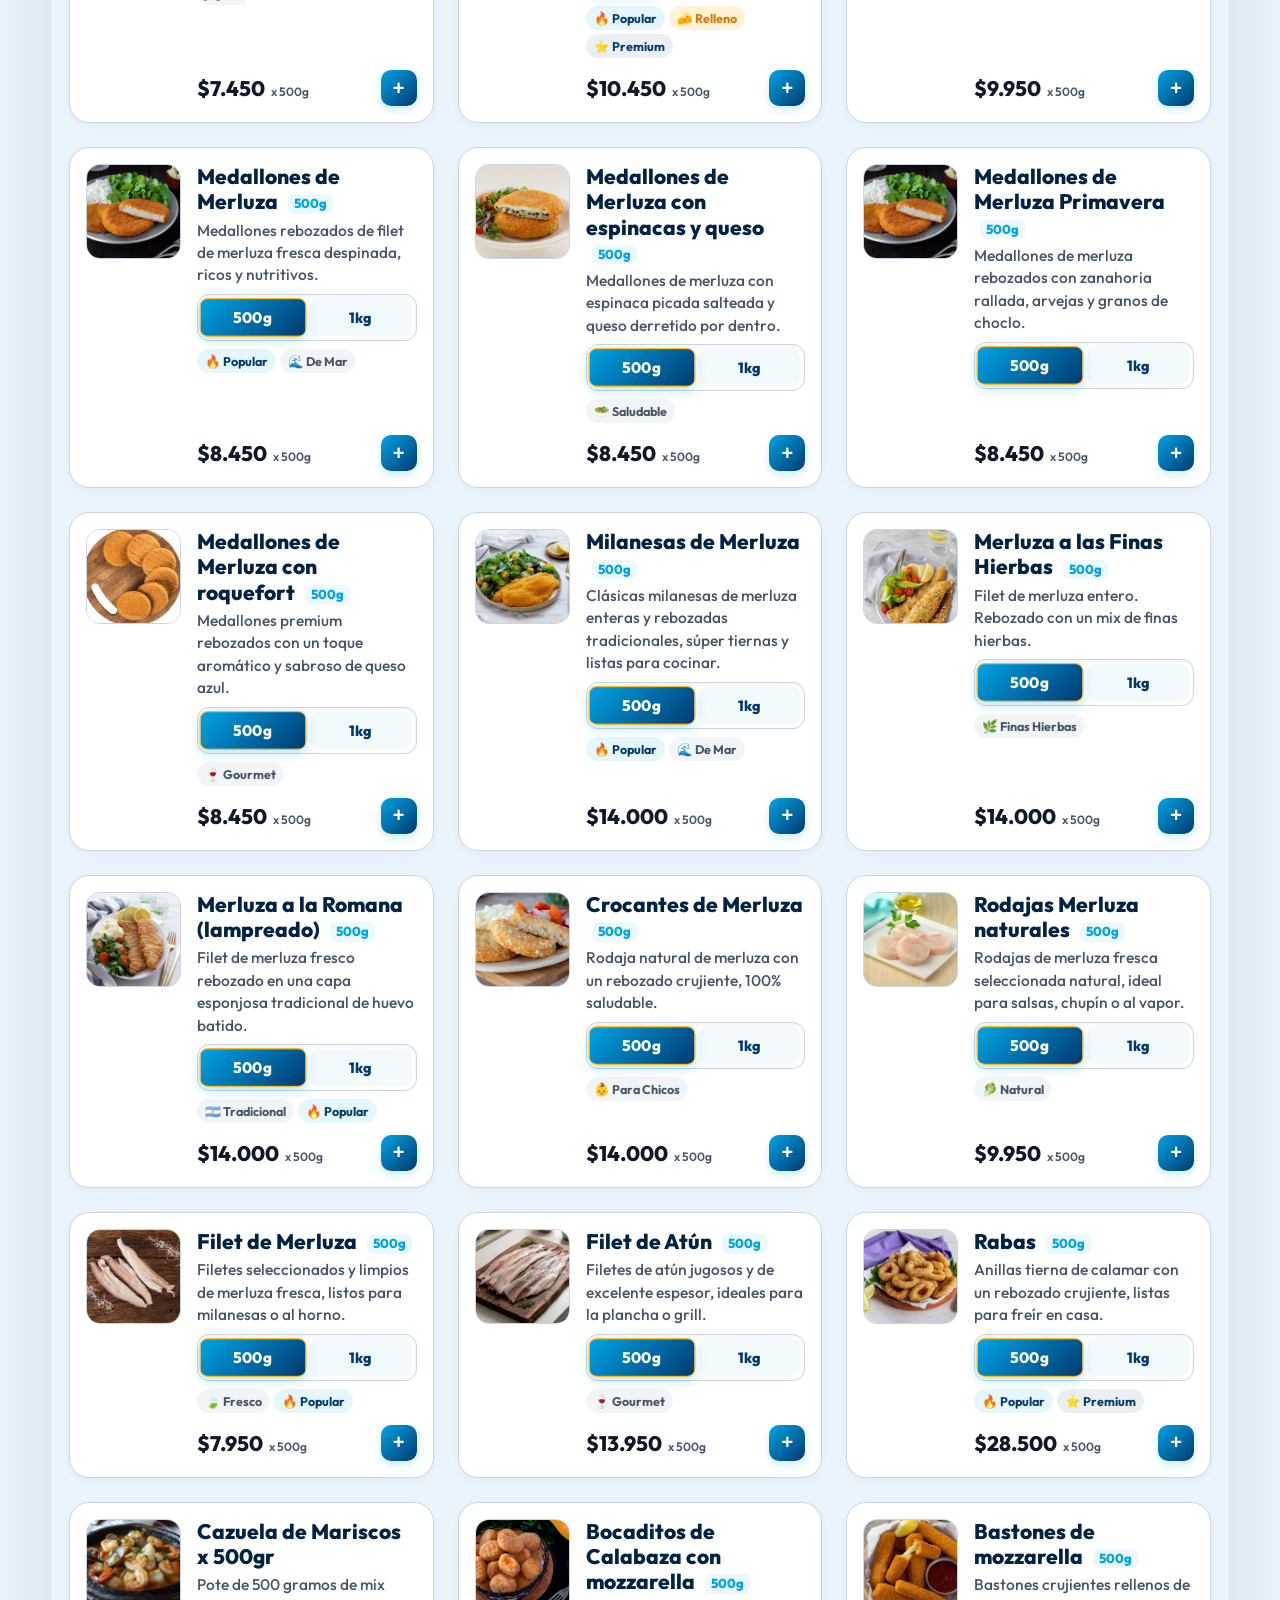
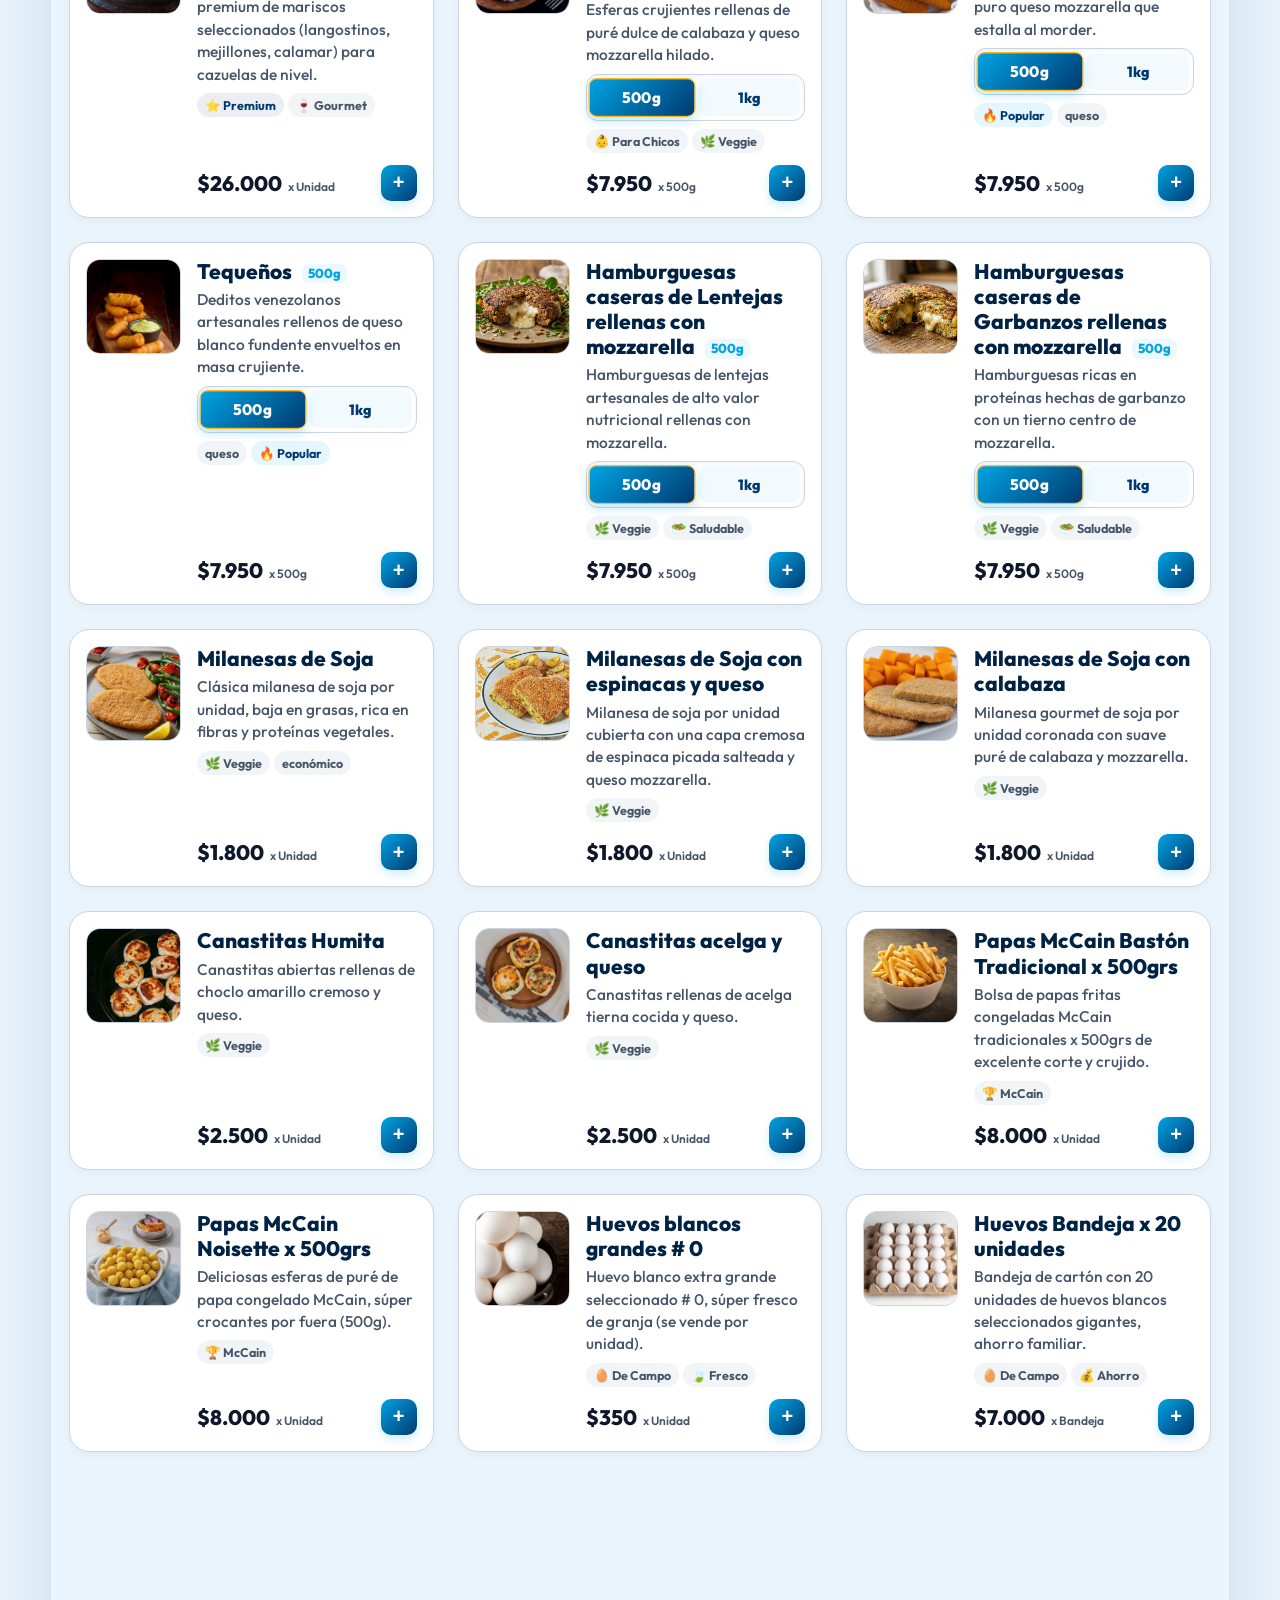
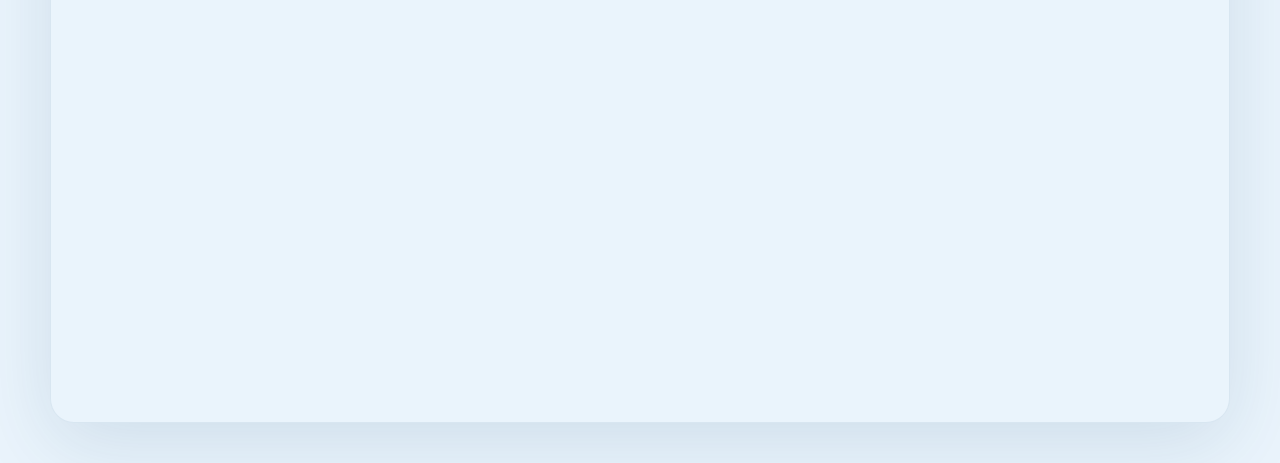
==== commit d78a5536: "mejorar transferncia" ====
--- a/index.html
+++ b/index.html
@@ -79,17 +79,6 @@
     </div>
 
 
-    <!-- HISTORY BANNER (REPETIR ÚLTIMO PEDIDO) -->
-    <div class="history-banner" id="historyBanner" style="display: none;">
-      <div class="hb-content">
-        <span class="hb-icon">♻️</span>
-        <div class="hb-info">
-          <div class="hb-title">¿Querés repetir tu última compra?</div>
-          <div class="hb-desc" id="historyOrderDesc">Cargando datos...</div>
-        </div>
-      </div>
-      <button class="hb-btn" onclick="loadLastOrder(event)">Repetir 🛒</button>
-    </div>
 
     <!-- PROMOS -->
     <div class="promo-wrap" id="fsPromo">
@@ -361,21 +350,6 @@
     </div>
   </div>
 
-  <!-- TRANSFER CONFIRM MODAL -->
-  <div class="product-modal-overlay" id="transferConfirmOverlay" onclick="closeTransferModal()"></div>
-  <div class="product-modal" id="transferConfirmModal">
-    <button class="pm-close-btn" onclick="closeTransferModal()">✕</button>
-    <div class="pm-content-wrap" style="text-align: center; padding-top: 40px; padding-bottom: 20px;">
-      <div style="font-size: 50px; margin-bottom: 10px;">⚠️</div>
-      <h2 class="pm-title" style="margin-bottom: 15px;">Aviso Importante</h2>
-      <p class="pm-desc" style="display: block; font-size: 16px; margin-bottom: 25px; line-height: 1.5;">
-        Por favor, <strong>esperá a que te confirmemos el stock</strong> por WhatsApp antes de realizar la transferencia.<br><br>Una vez confirmado, podrás enviarnos el comprobante.
-      </p>
-      <button class="pm-add-cart-btn" onclick="confirmTransferAndSend()" style="width: 100%; margin-bottom: 10px;">
-        Entendido, enviar pedido
-      </button>
-    </div>
-  </div>
 
   <!-- DIGITAL RECEIPT MODAL (Recibo Físico Simulador) -->
   <div class="receipt-overlay" id="receiptOverlay" onclick="closeReceiptModal()"></div>
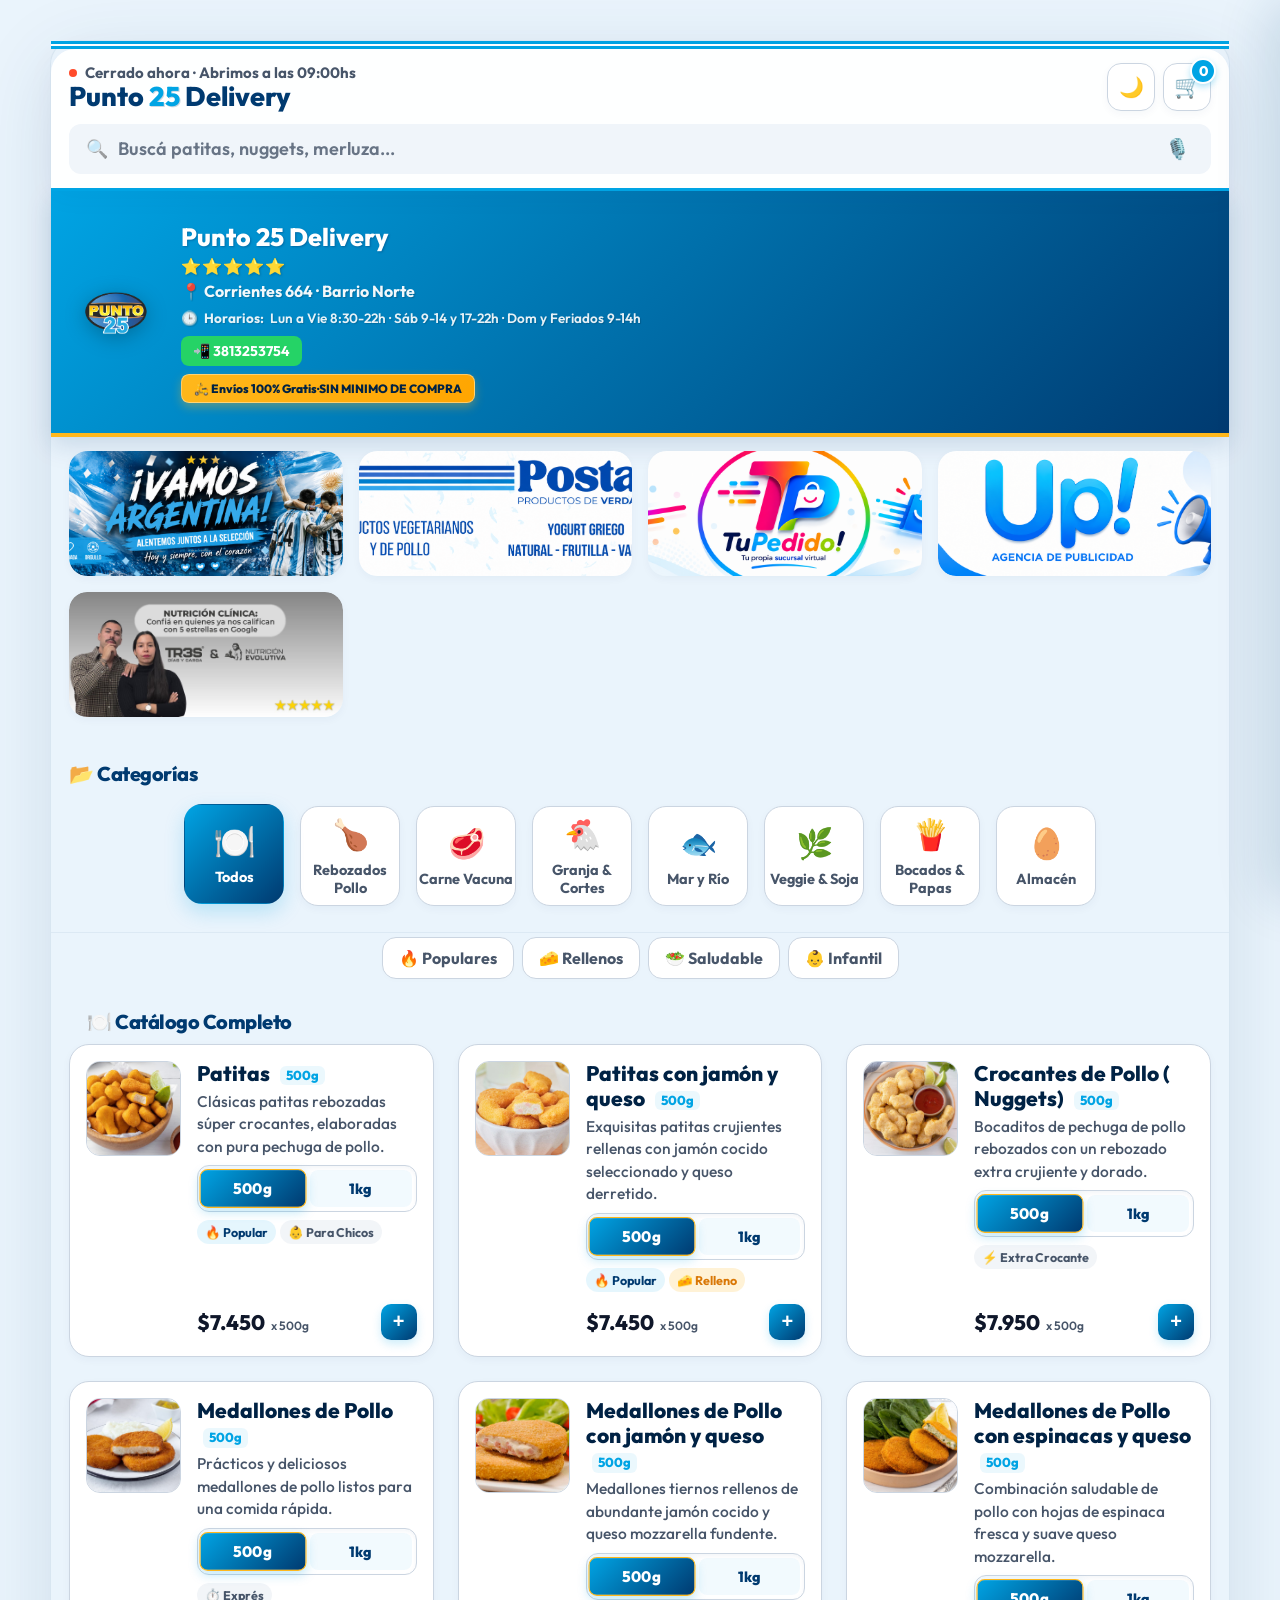
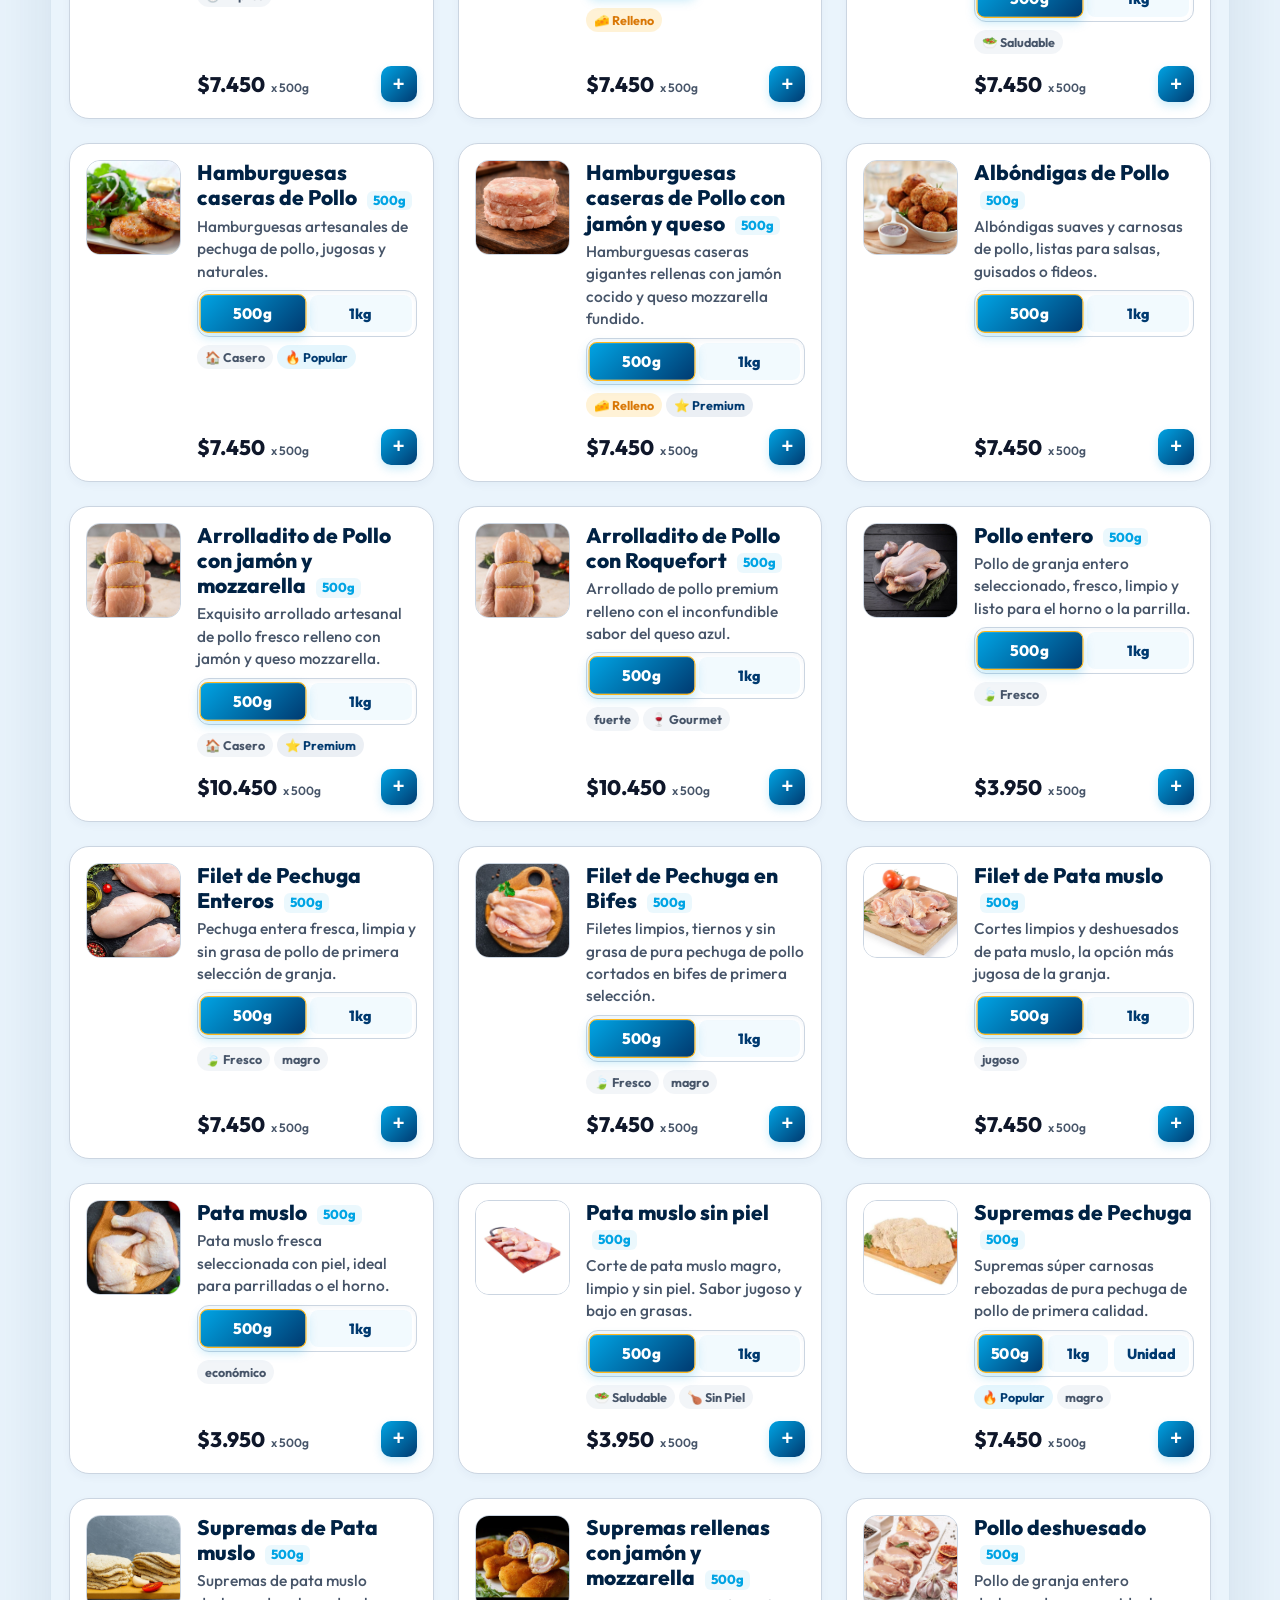
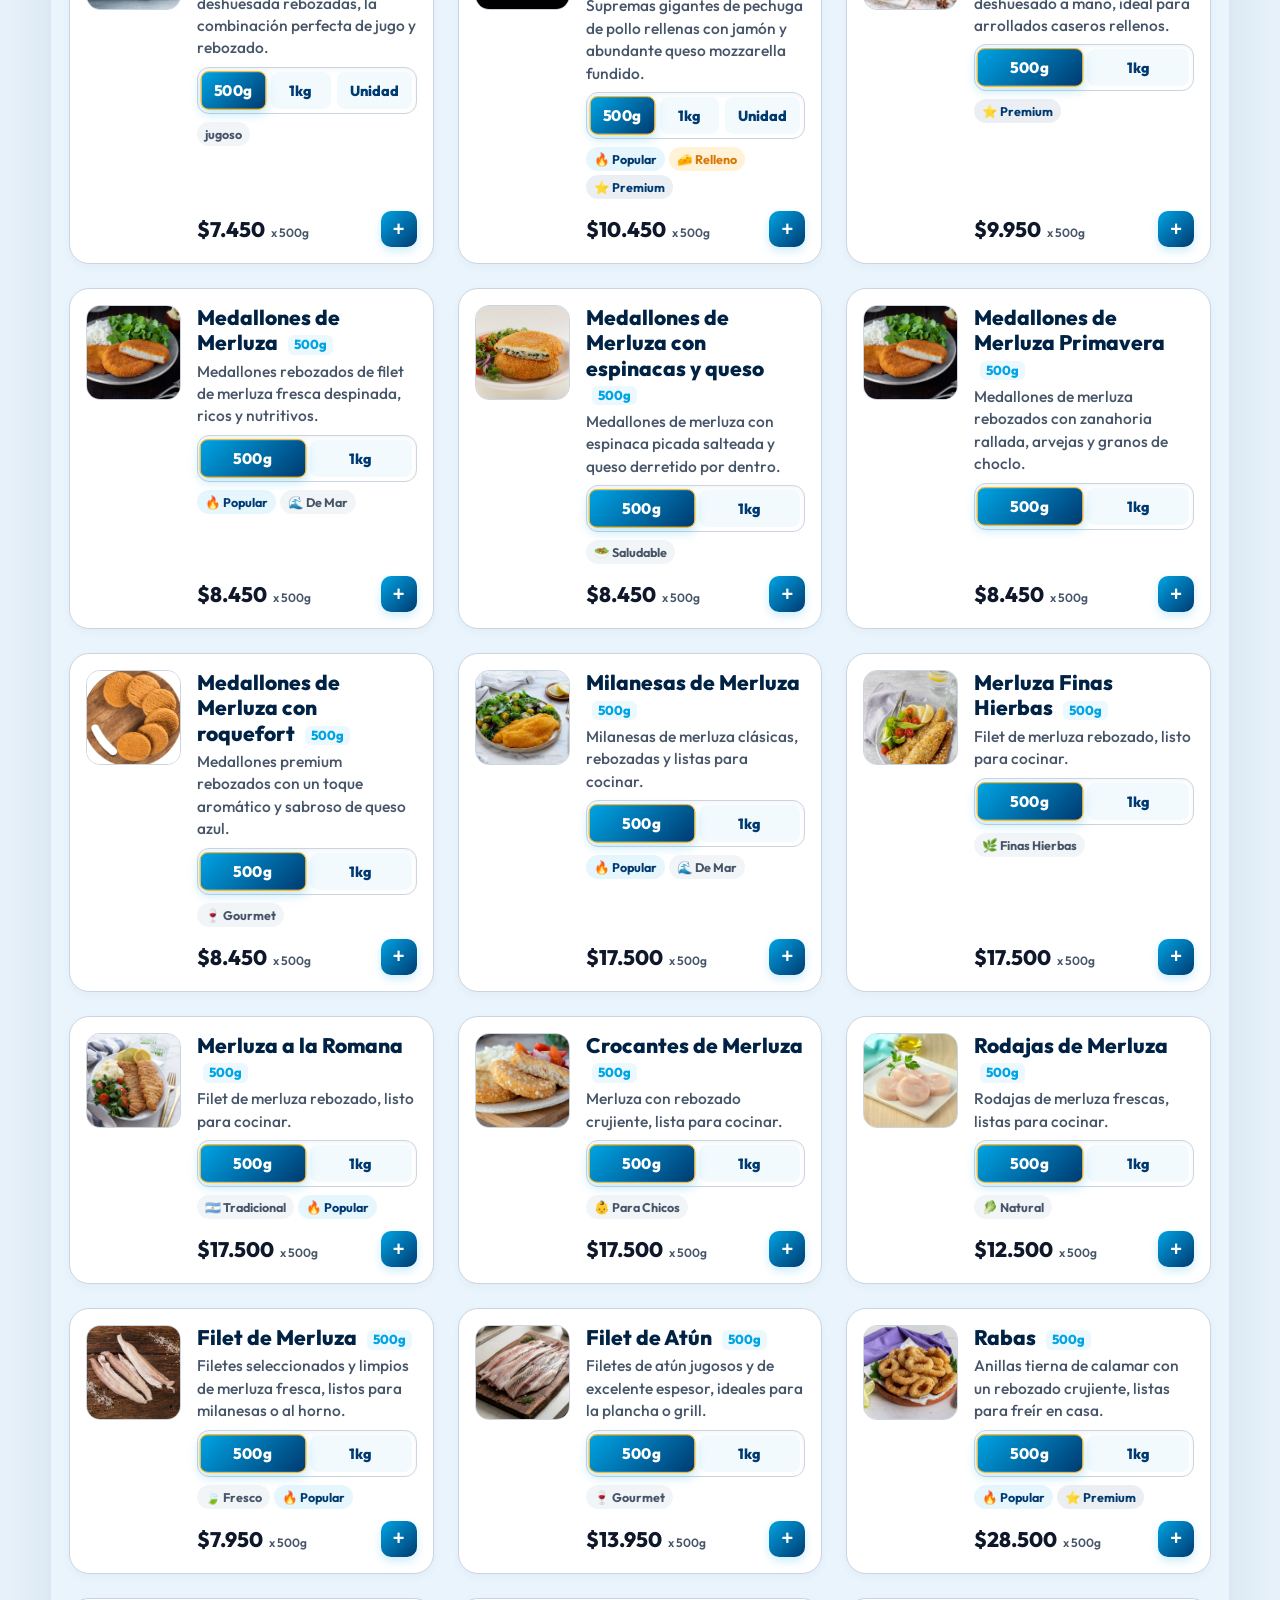
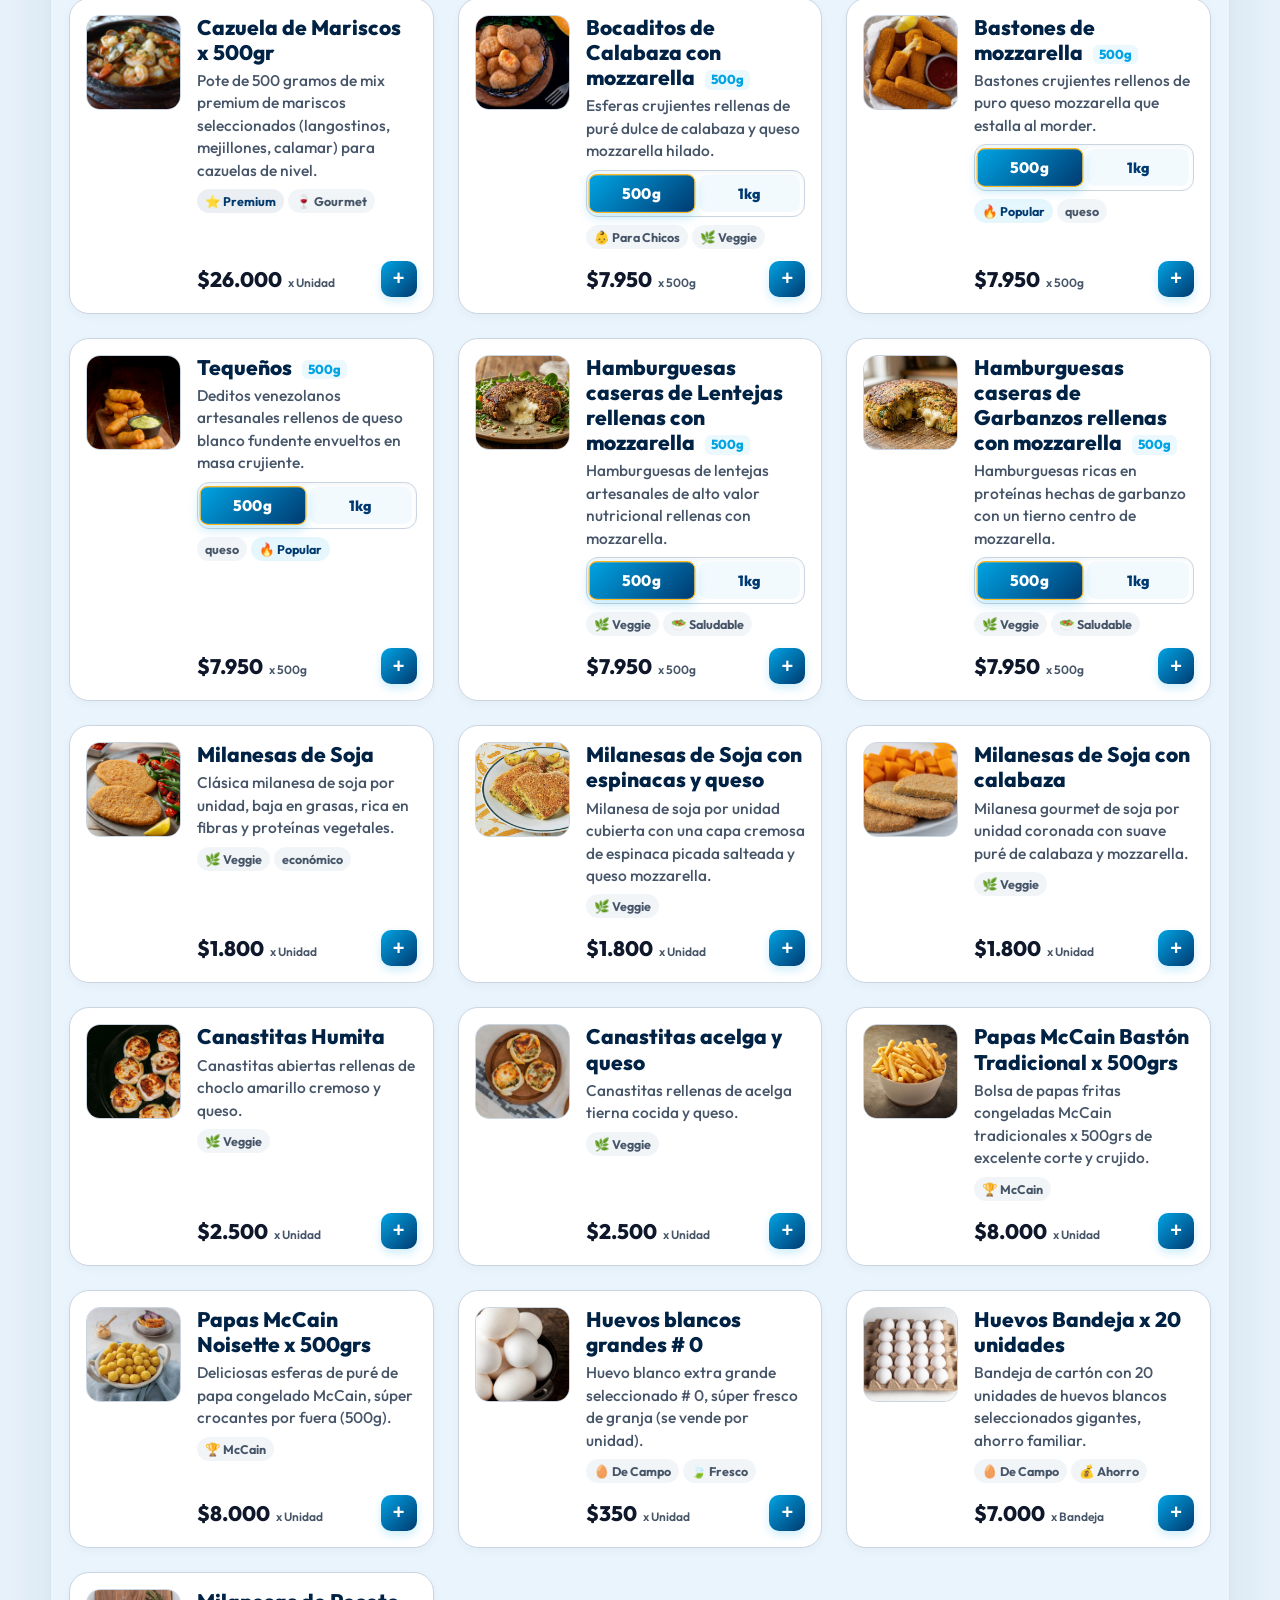
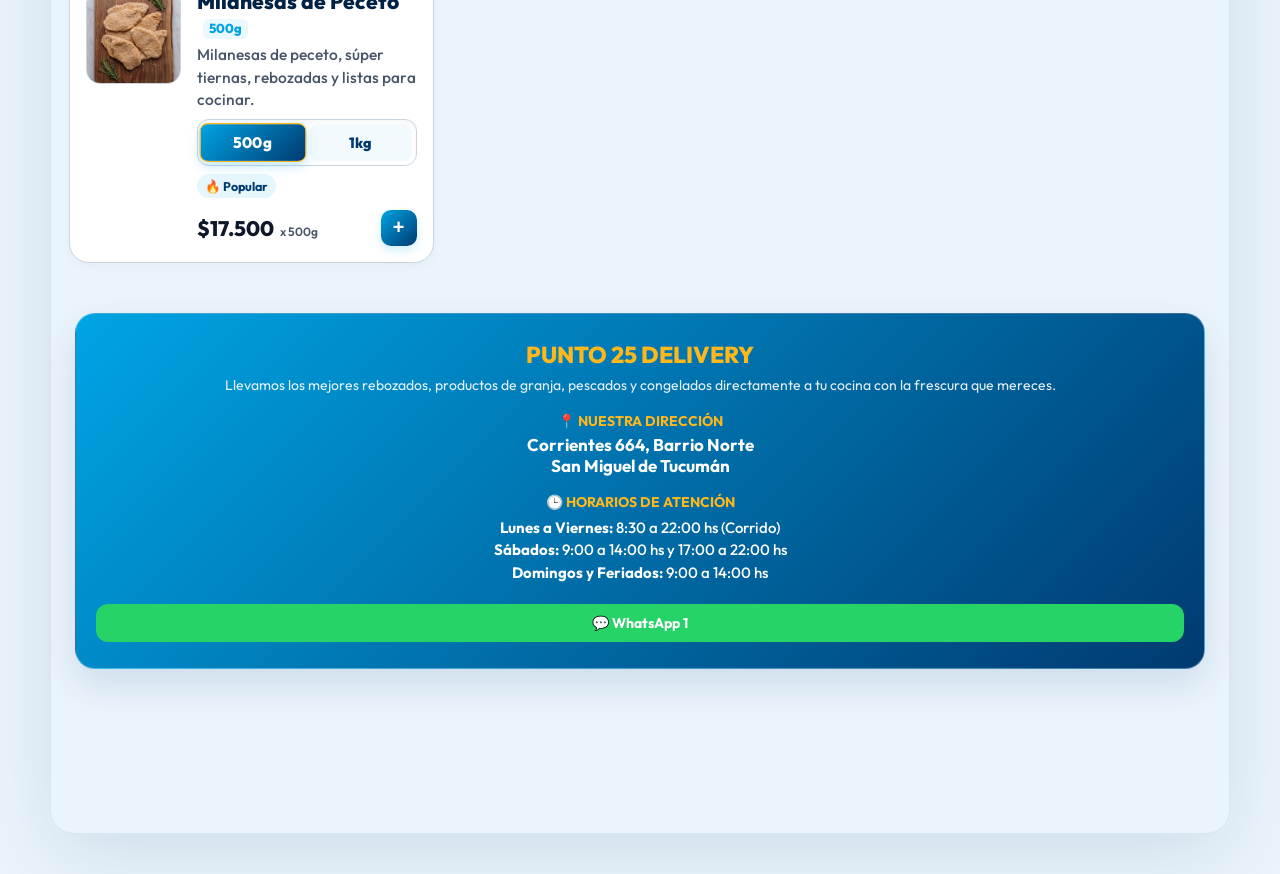
==== commit 8a64c62b: "mejora cataegoria carne vacuna" ====
--- a/index.html
+++ b/index.html
@@ -95,12 +95,16 @@
         <a href="https://www.instagram.com/holaup.arg?igsh=NGt4bHZ4c2xxaGxl&utm_source=qr" target="_blank" class="promo-card" style="padding: 0; border: none; display: block; text-decoration: none;">
           <img src="img/banner/upbanner.png" alt="Up" style="width: 100%; height: 100%; object-fit: cover; border-radius: 18px; display: block;">
         </a>
+        <a href="https://www.instagram.com/dieta3diasycarga?igsh=MTBuNjRudGx3MmN2Mw==" target="_blank" class="promo-card" style="padding: 0; border: none; display: block; text-decoration: none;">
+          <img src="img/banner/nutricion.jfif" alt="Nutricionista" style="width: 100%; height: 100%; object-fit: cover; border-radius: 18px; display: block;">
+        </a>
       </div>
       <div class="promo-dots" id="promoDots">
         <div class="dot active" onclick="scrollToPromo(0)"></div>
         <div class="dot" onclick="scrollToPromo(1)"></div>
         <div class="dot" onclick="scrollToPromo(2)"></div>
         <div class="dot" onclick="scrollToPromo(3)"></div>
+        <div class="dot" onclick="scrollToPromo(4)"></div>
       </div>
     </div>
 
@@ -115,6 +119,10 @@
         <div class="cat-card" onclick="filterCat('pollo-rebozado')" data-cat="pollo-rebozado">
           <div class="cat-card-icon">🍗</div>
           <div class="cat-card-name">Rebozados Pollo</div>
+        </div>
+        <div class="cat-card" onclick="filterCat('carne-vacuna')" data-cat="carne-vacuna">
+          <div class="cat-card-icon">🥩</div>
+          <div class="cat-card-name">Carne Vacuna</div>
         </div>
         <div class="cat-card" onclick="filterCat('pollo-granja')" data-cat="pollo-granja">
           <div class="cat-card-icon">🐔</div>
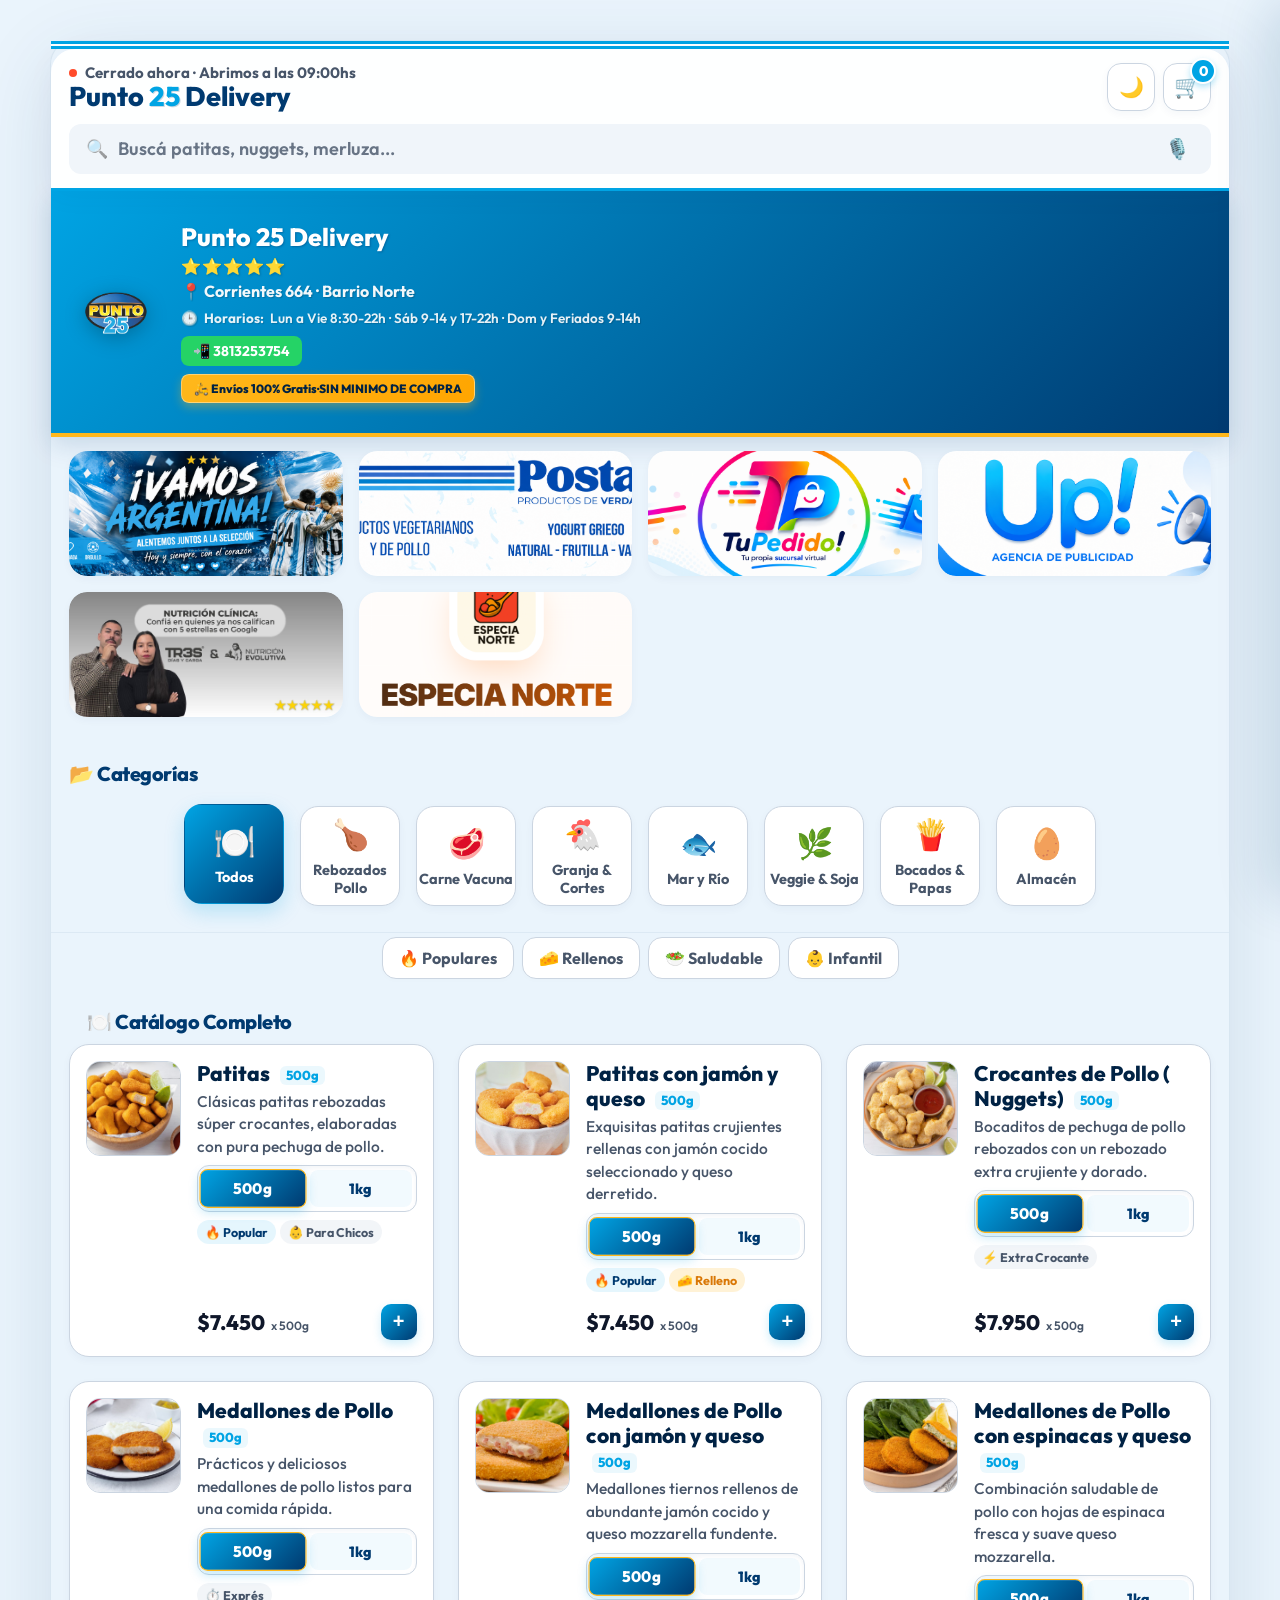
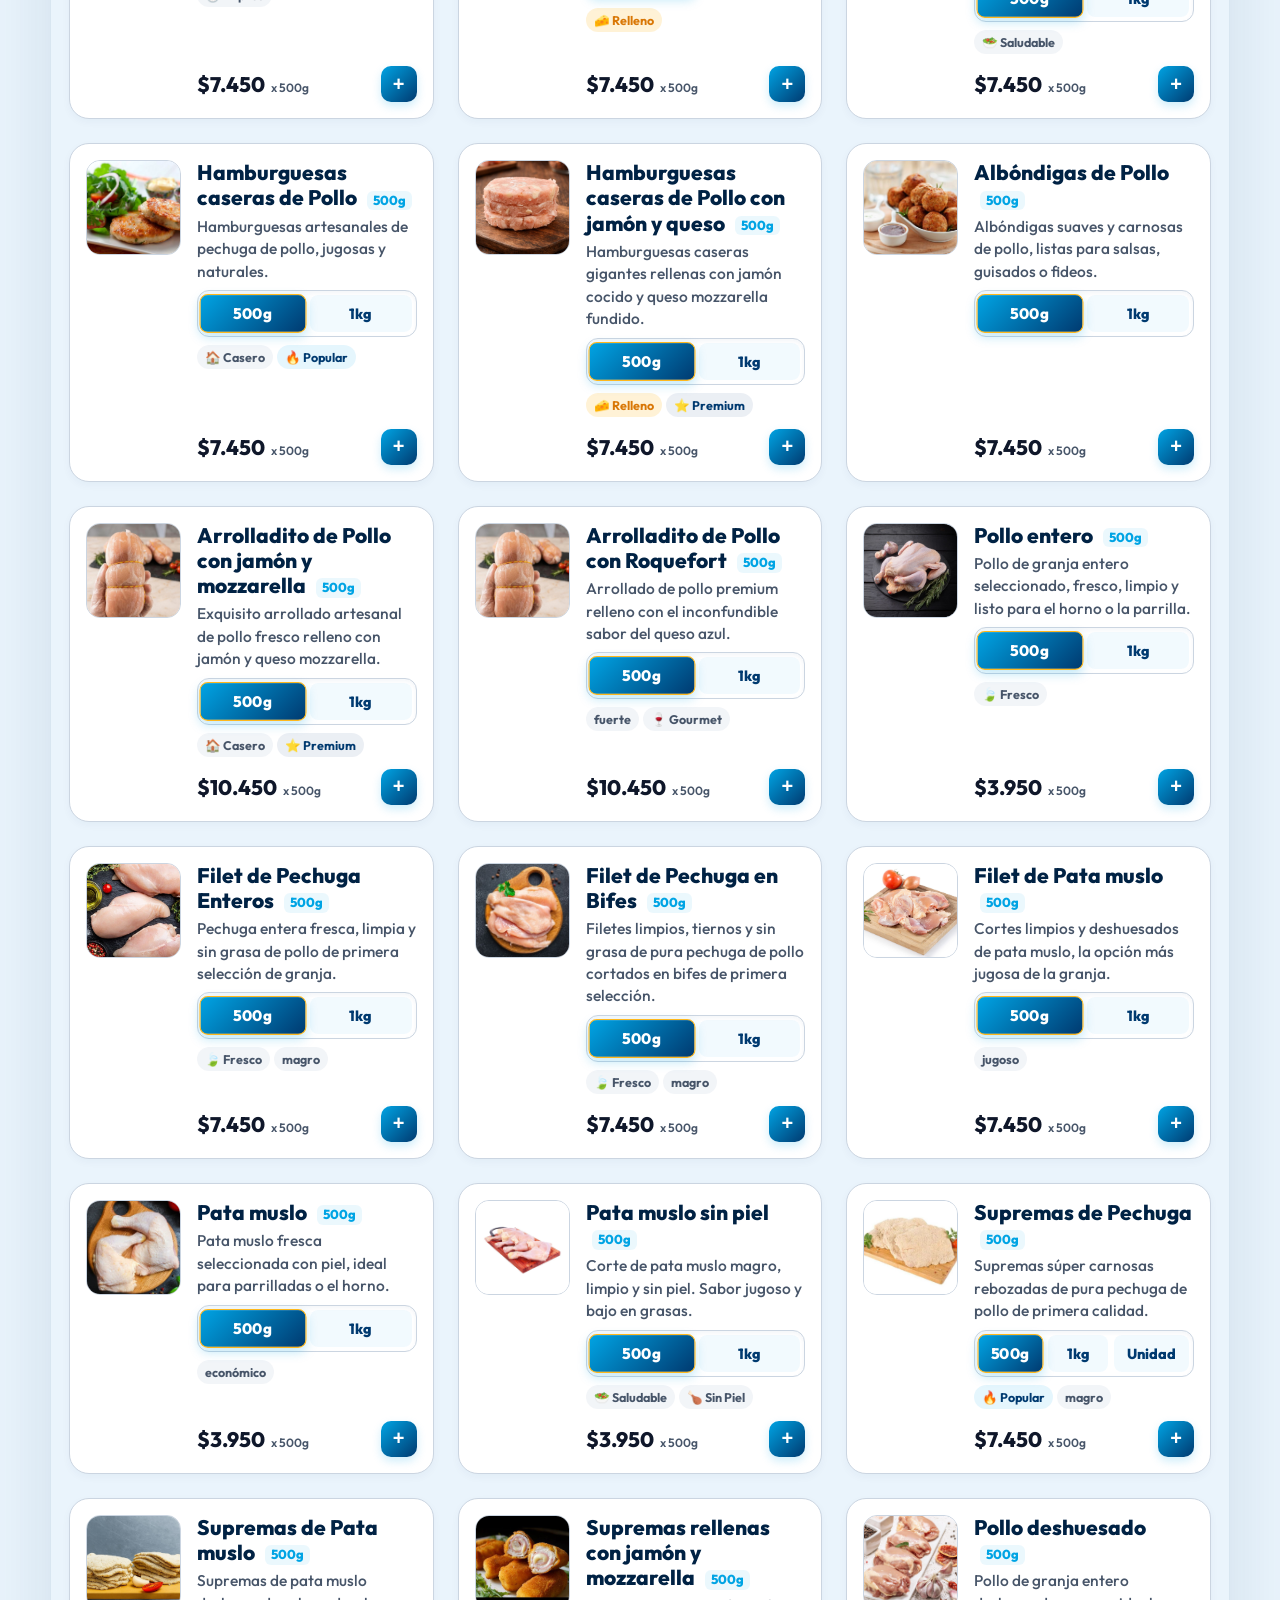
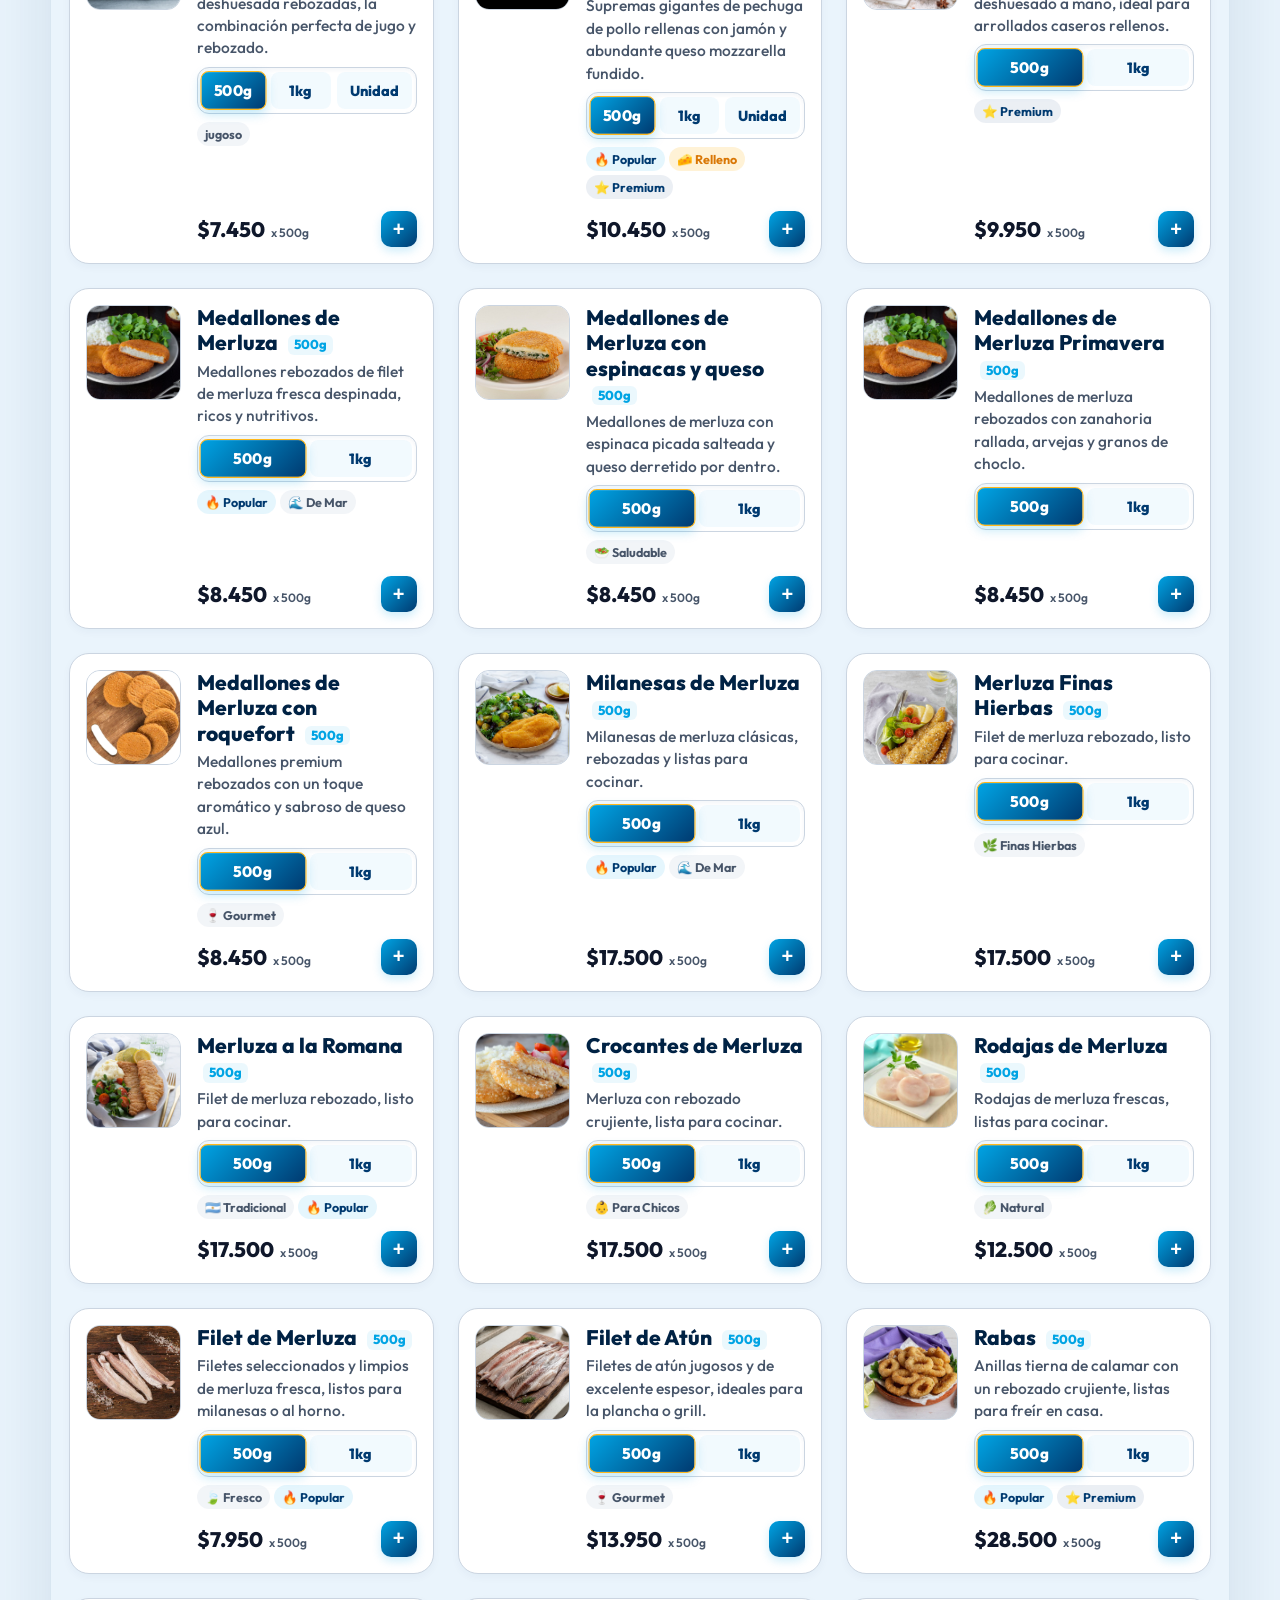
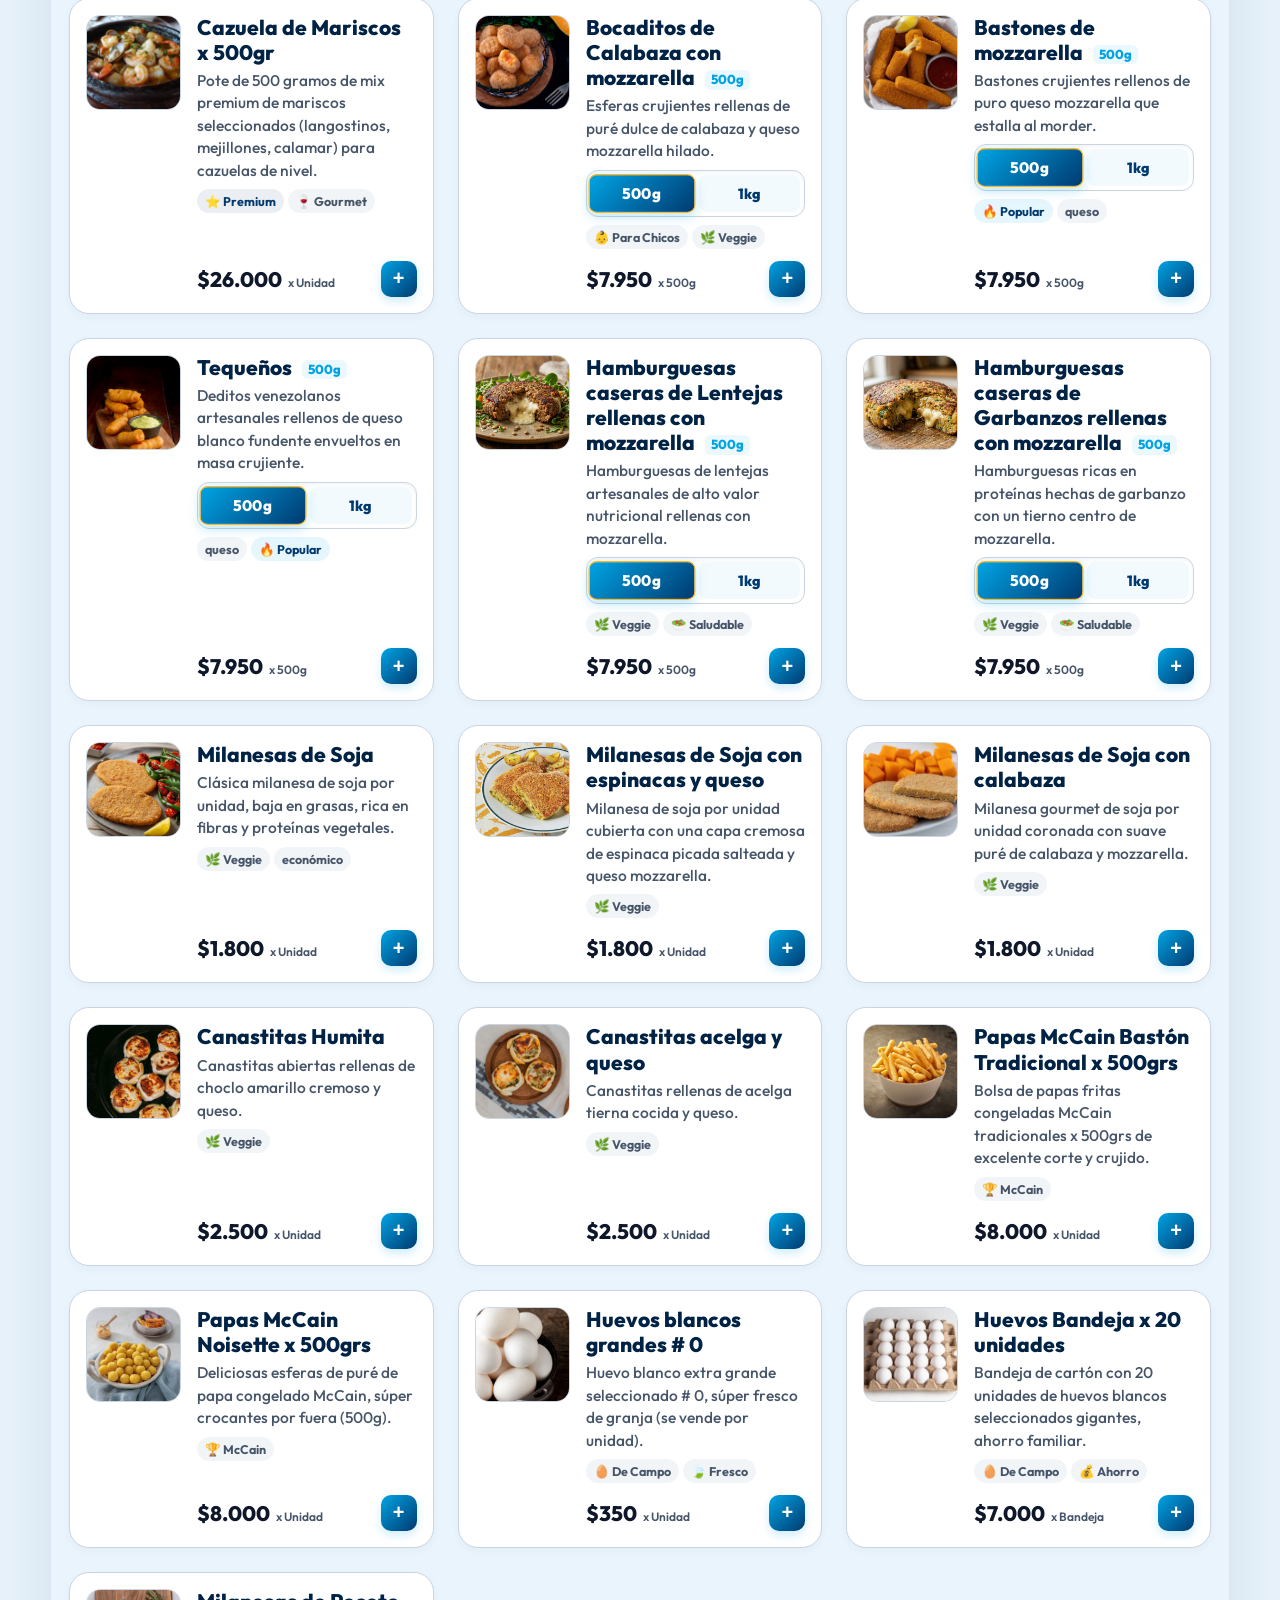
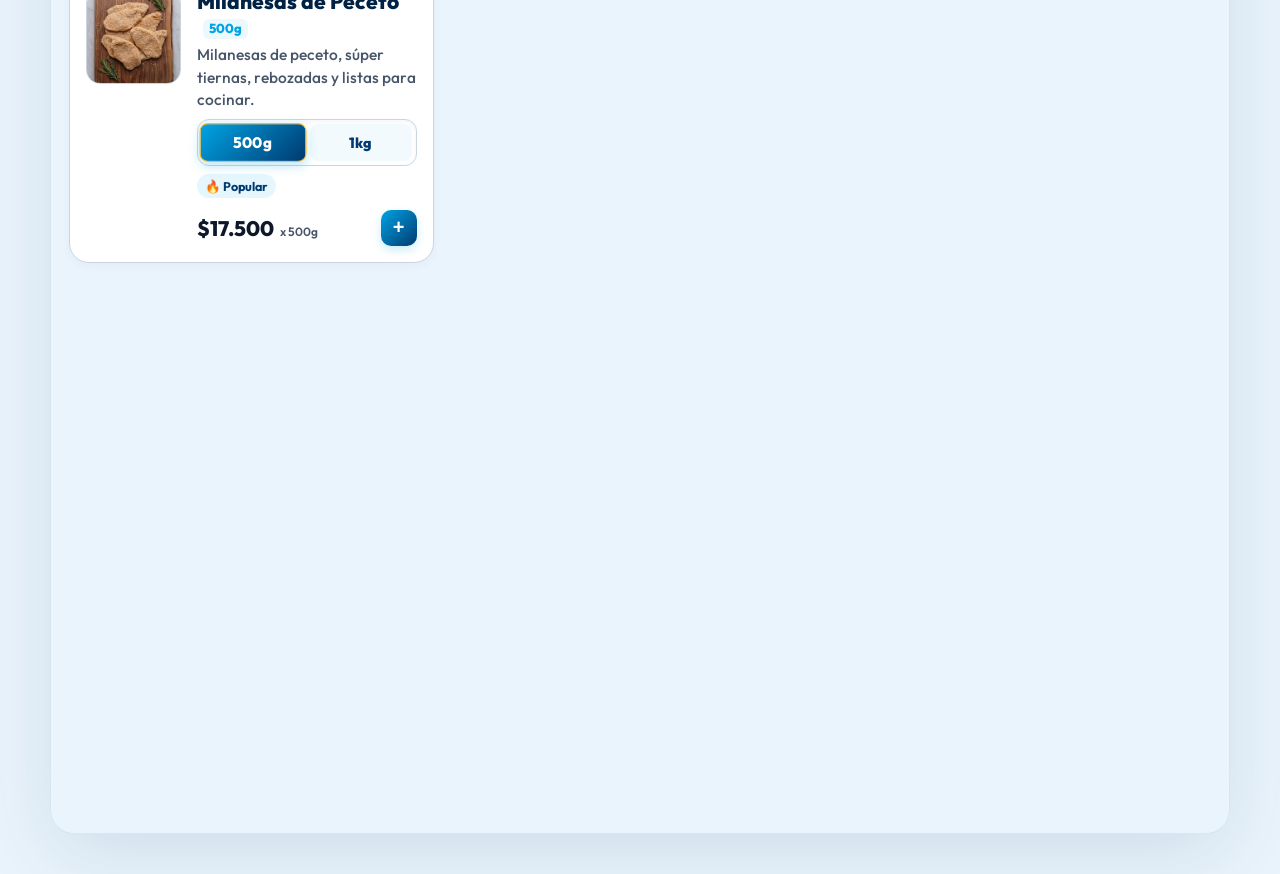
==== commit 999d22be: "agrego especia norte" ====
--- a/index.html
+++ b/index.html
@@ -98,6 +98,9 @@
         <a href="https://www.instagram.com/dieta3diasycarga?igsh=MTBuNjRudGx3MmN2Mw==" target="_blank" class="promo-card" style="padding: 0; border: none; display: block; text-decoration: none;">
           <img src="img/banner/nutricion.jfif" alt="Nutricionista" style="width: 100%; height: 100%; object-fit: cover; border-radius: 18px; display: block;">
         </a>
+        <a href="https://especianorte.netlify.app/" target="_blank" class="promo-card" style="padding: 0; border: none; display: block; text-decoration: none;">
+          <img src="img/banner/especianorte.png" alt="Especia Norte" style="width: 100%; height: 100%; object-fit: cover; border-radius: 18px; display: block;">
+        </a>
       </div>
       <div class="promo-dots" id="promoDots">
         <div class="dot active" onclick="scrollToPromo(0)"></div>
@@ -105,6 +108,7 @@
         <div class="dot" onclick="scrollToPromo(2)"></div>
         <div class="dot" onclick="scrollToPromo(3)"></div>
         <div class="dot" onclick="scrollToPromo(4)"></div>
+        <div class="dot" onclick="scrollToPromo(5)"></div>
       </div>
     </div>
 
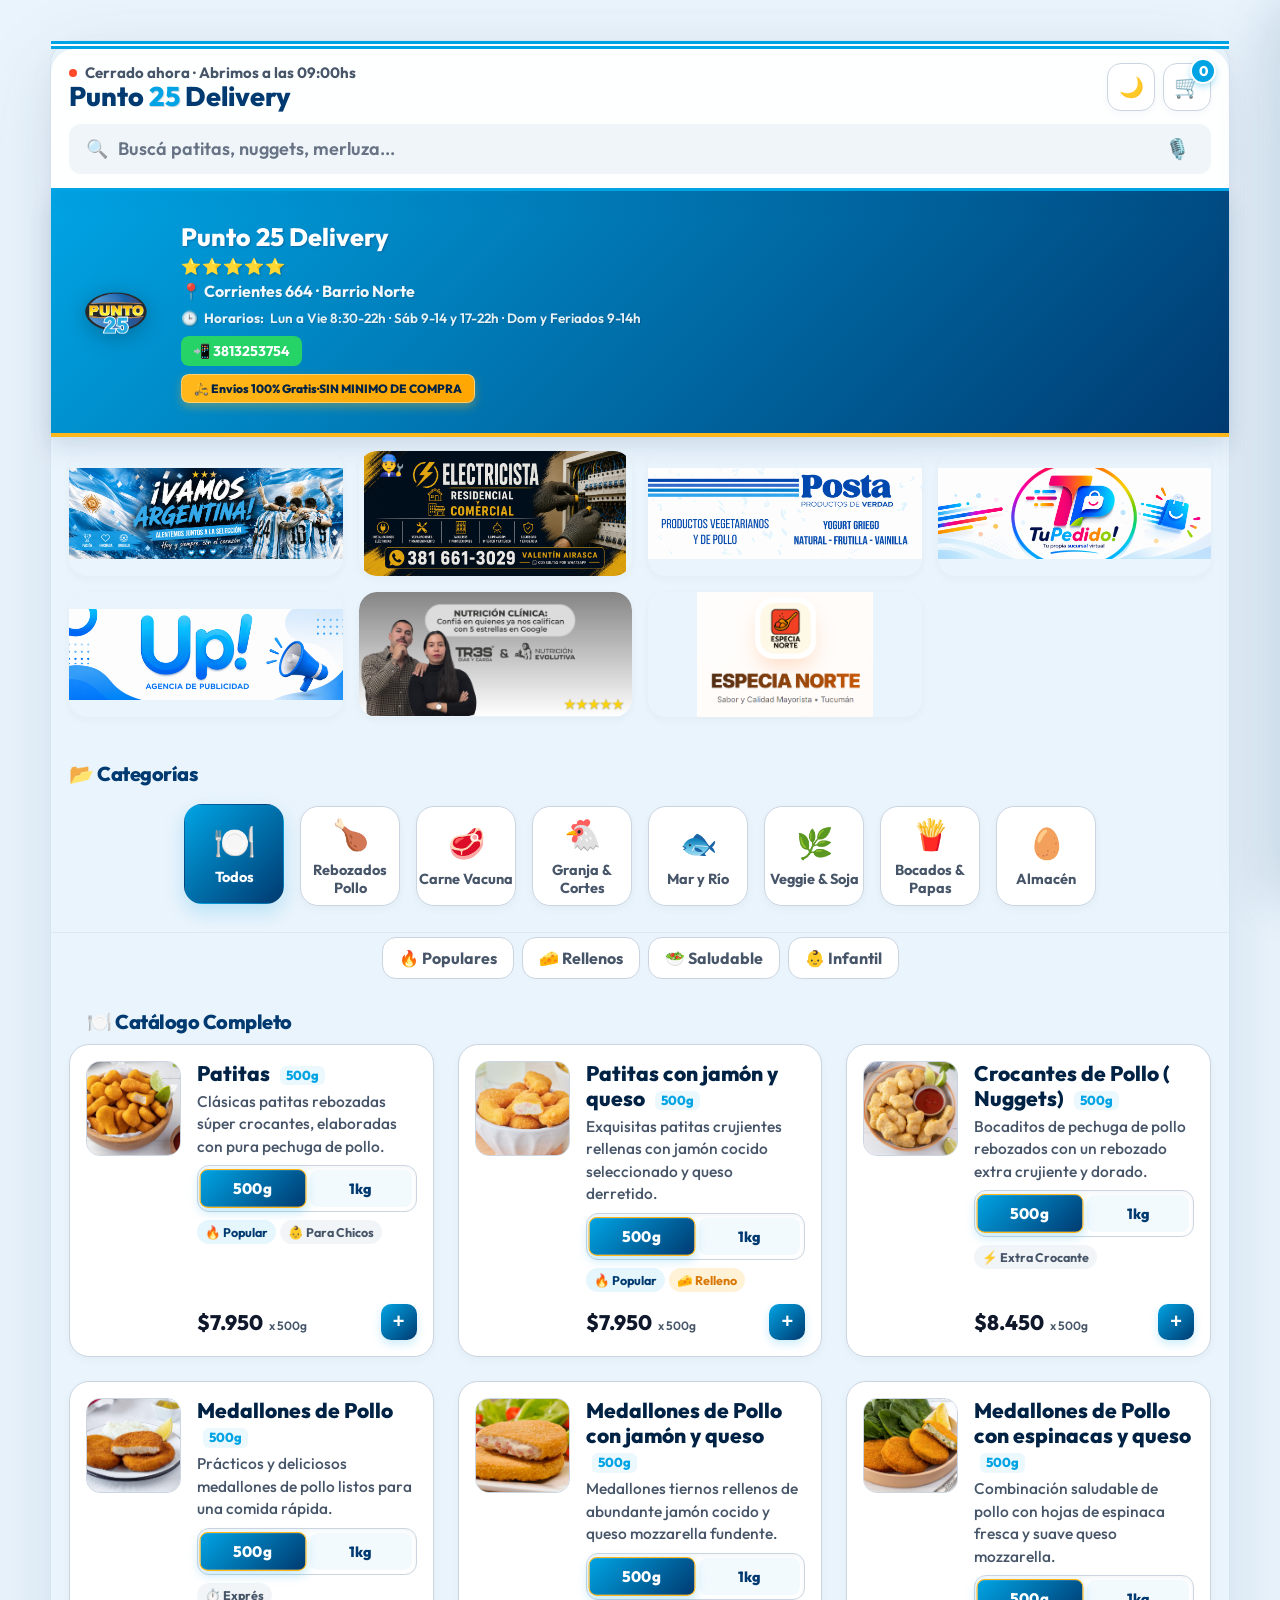
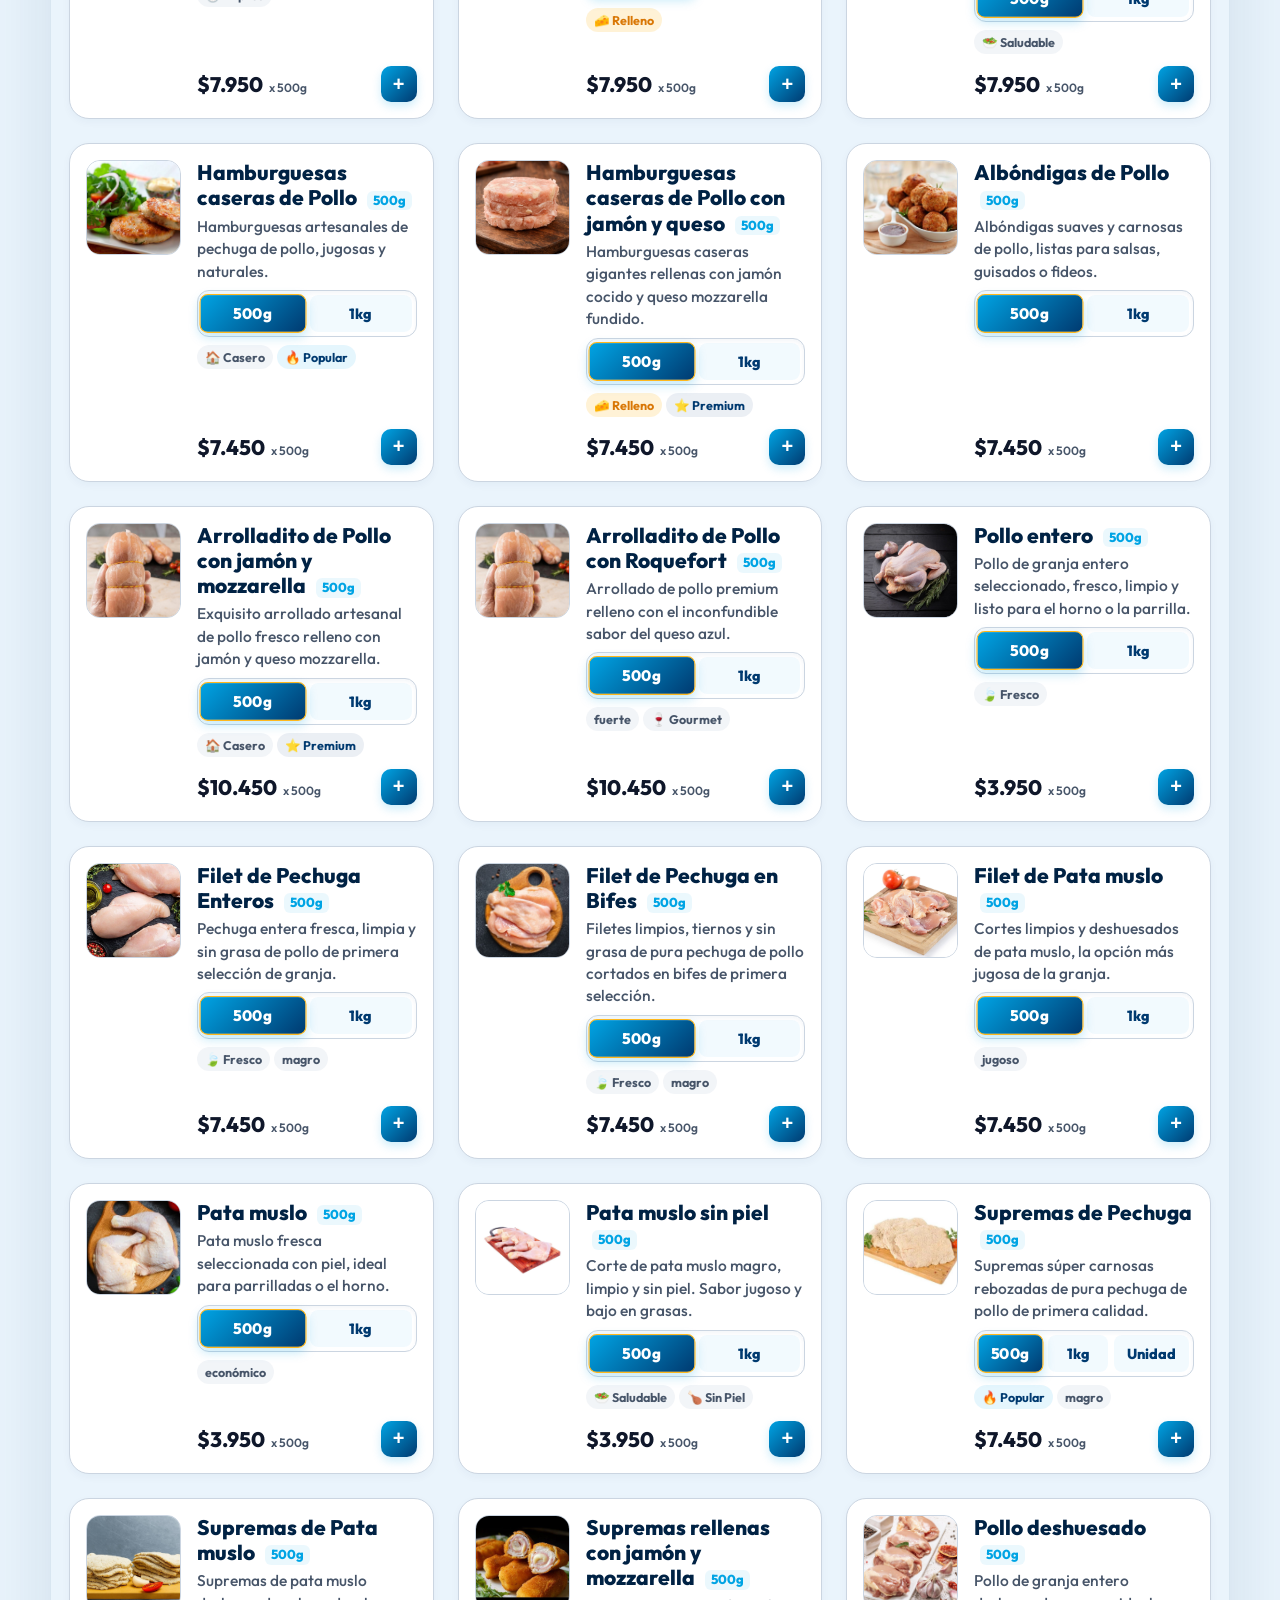
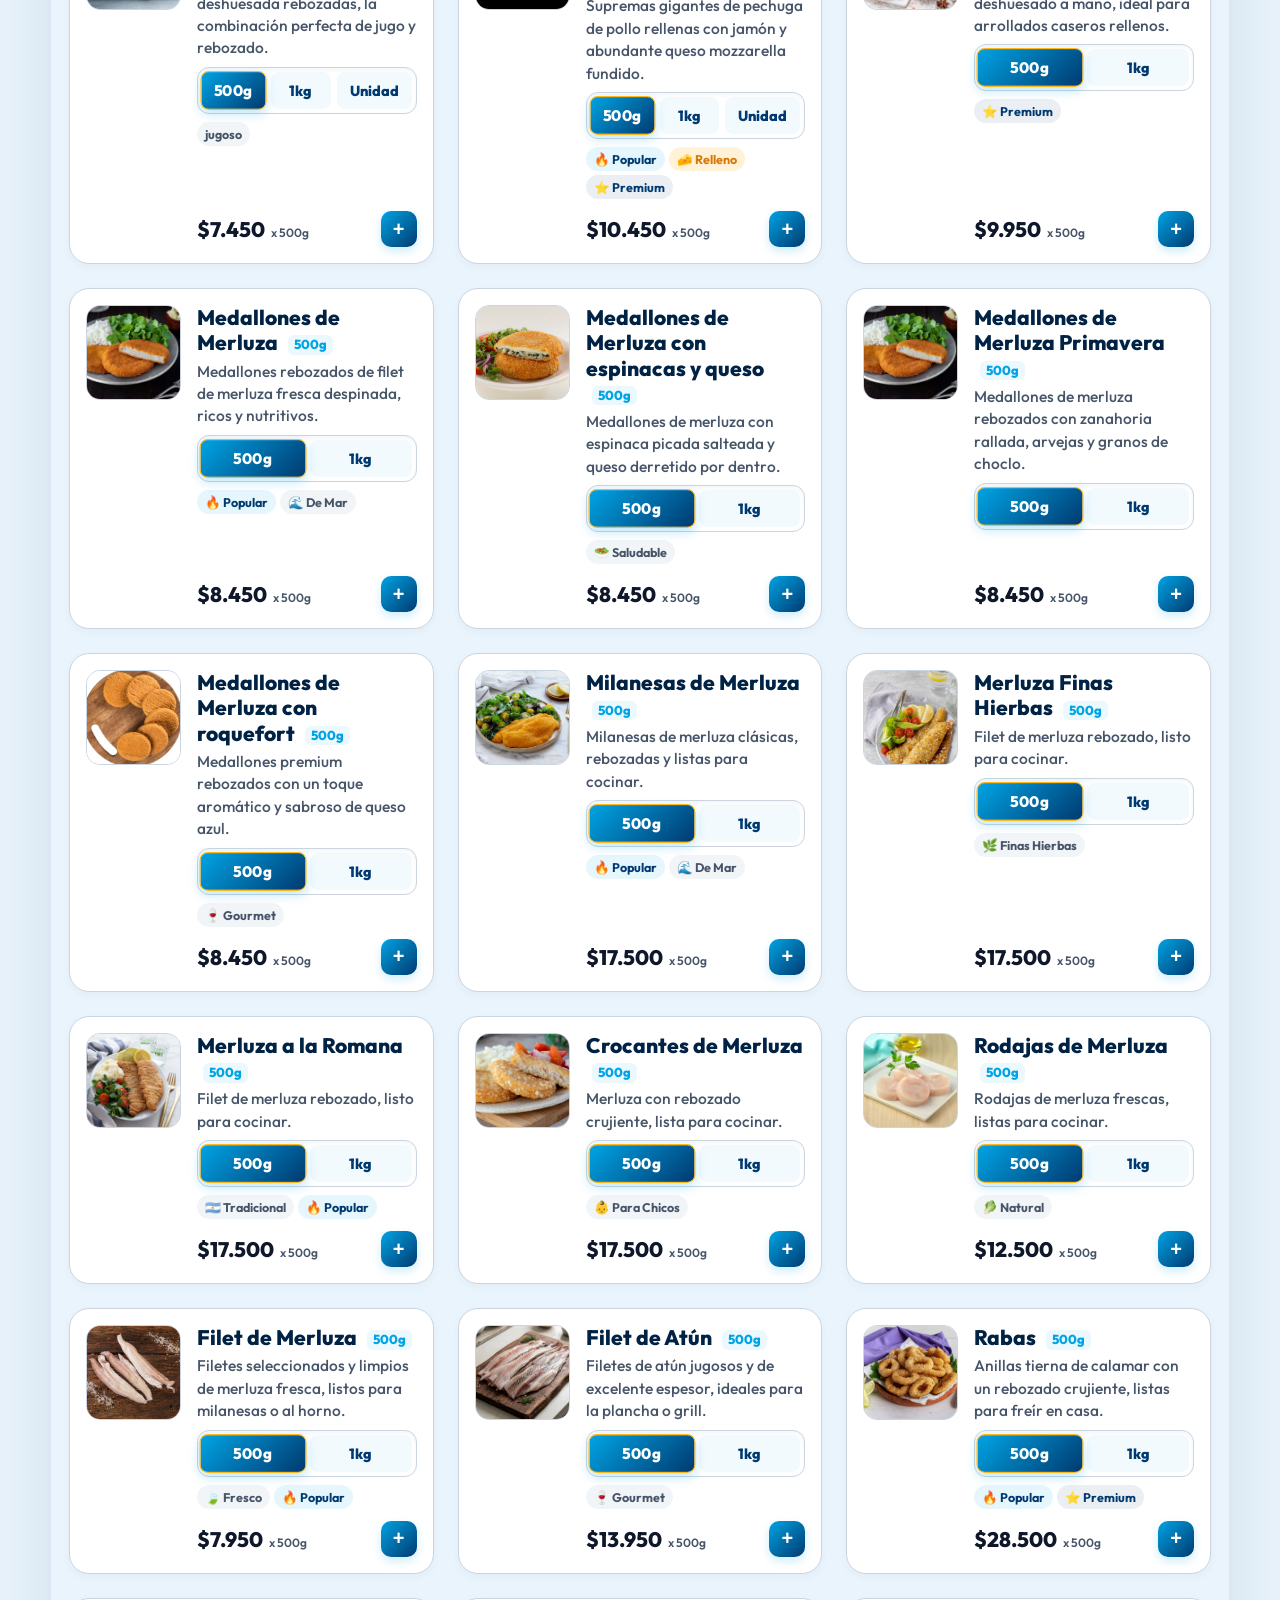
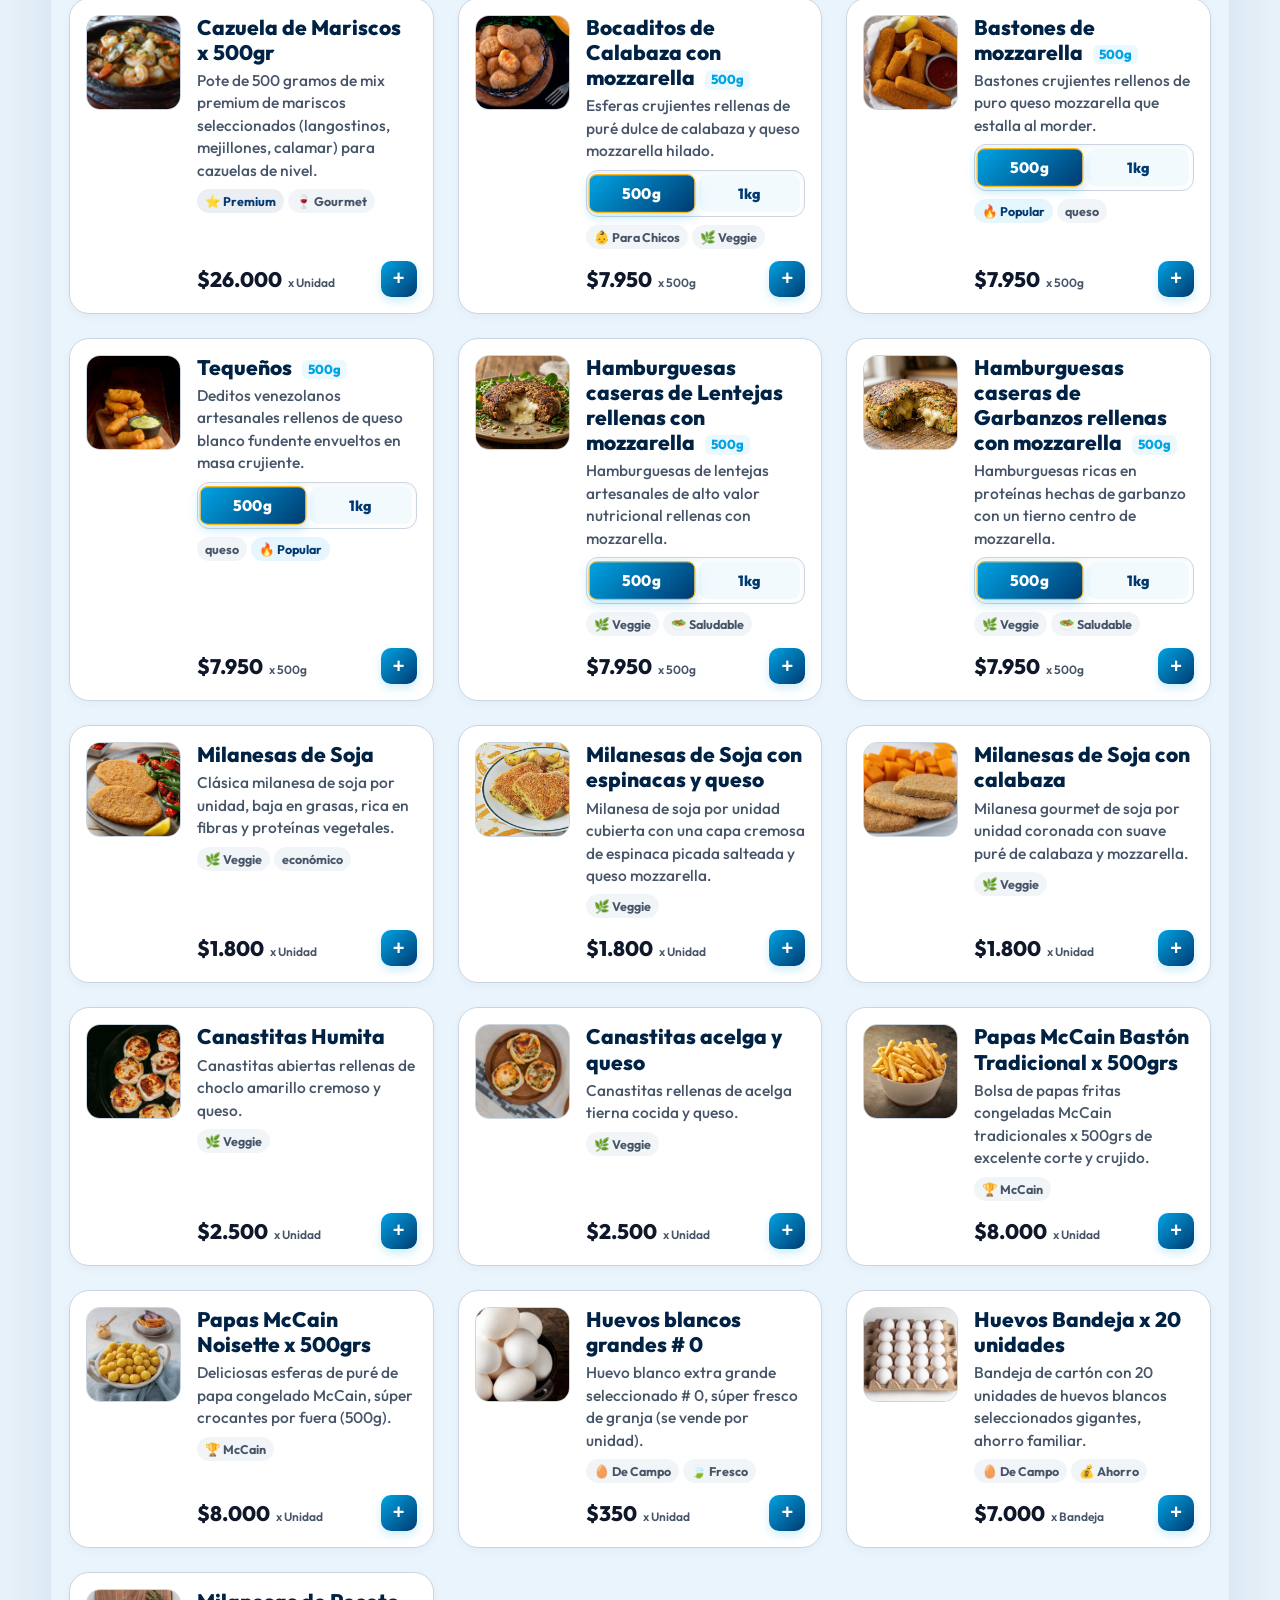
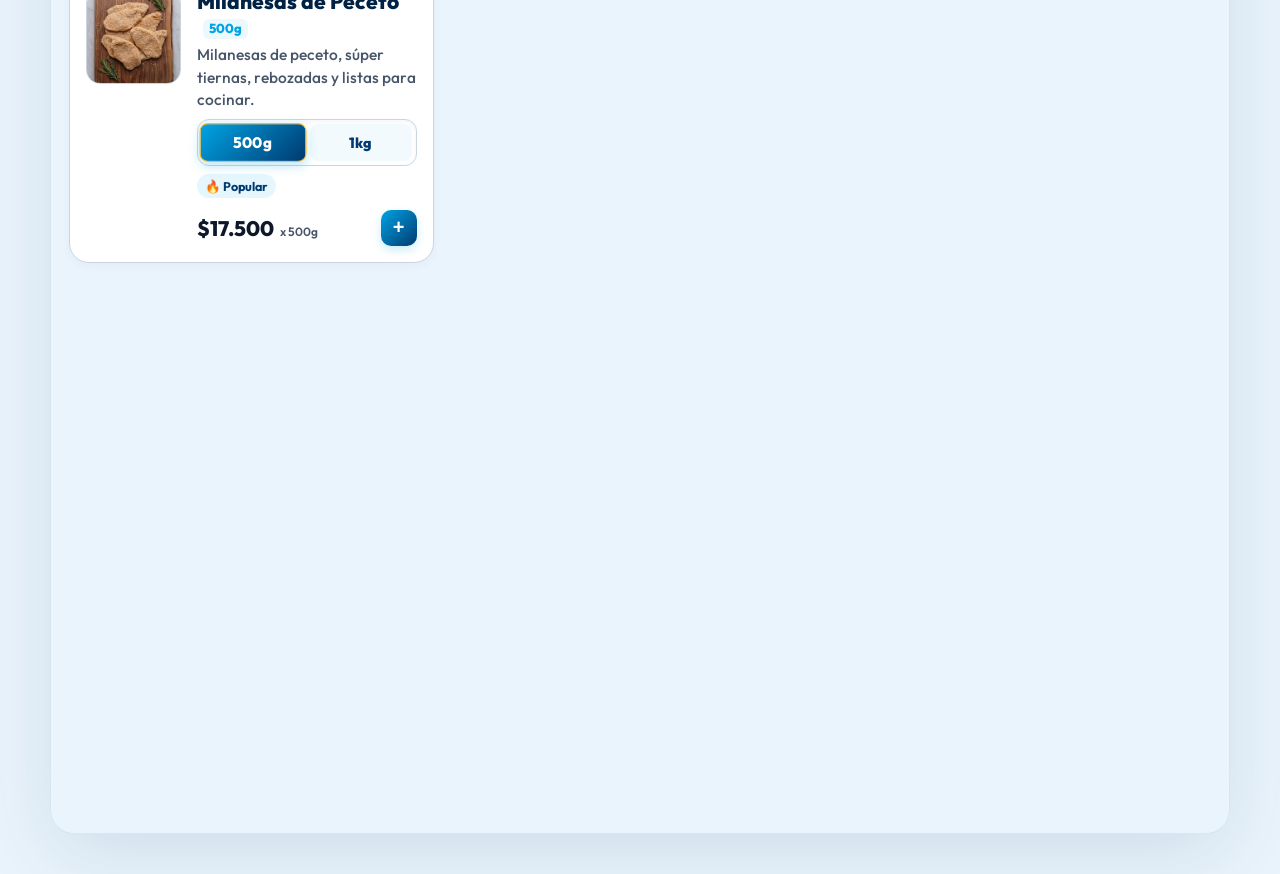
==== commit cd82c105: "nuevo diseño" ====
--- a/index.html
+++ b/index.html
@@ -84,22 +84,25 @@
     <div class="promo-wrap" id="fsPromo">
       <div class="promo-scroll" id="promoScroll">
         <div class="promo-card" style="padding: 0; border: none; display: block;">
-          <img src="img/banner/argentinbanner.png" alt="Argentina" style="width: 100%; height: 100%; object-fit: cover; border-radius: 18px; display: block;">
-        </div>
+          <img src="img/banner/argentinbanner.png" alt="Argentina" style="width: 100%; height: 100%; object-fit: contain; border-radius: 18px; display: block;">
+        </div>
+        <a href="https://wa.me/5493816613029?text=Hola%20Valent%C3%ADn%2C%20%C2%BFc%C3%B3mo%20est%C3%A1s%3F%20Vi%20tu%20publicaci%C3%B3n%20y%20quisiera%20hacerte%20una%20consulta%20sobre%20un%20trabajo%20de%20electricidad" target="_blank" class="promo-card" style="padding: 0; border: none; display: block; text-decoration: none;">
+          <img src="img/banner/electricista.png" alt="Electricista" style="width: 100%; height: 100%; object-fit: contain; border-radius: 18px; display: block;">
+        </a>
         <a href="https://www.instagram.com/postadistribuidora?igsh=MTIxbXd1Y3BzMjM5cg==" target="_blank" class="promo-card" style="padding: 0; border: none; display: block; text-decoration: none;">
-          <img src="img/banner/postabanner.png" alt="Posta" style="width: 100%; height: 100%; object-fit: cover; border-radius: 18px; display: block;">
+          <img src="img/banner/postabanner.png" alt="Posta" style="width: 100%; height: 100%; object-fit: contain; border-radius: 18px; display: block;">
         </a>
         <a href="https://www.instagram.com/tupedidotuc/" target="_blank" class="promo-card" style="padding: 0; border: none; display: block; text-decoration: none;">
-          <img src="img/banner/tupedidobanner.png" alt="Tu Pedido" style="width: 100%; height: 100%; object-fit: cover; border-radius: 18px; display: block;">
+          <img src="img/banner/tupedidobanner.png" alt="Tu Pedido" style="width: 100%; height: 100%; object-fit: contain; border-radius: 18px; display: block;">
         </a>
         <a href="https://www.instagram.com/holaup.arg?igsh=NGt4bHZ4c2xxaGxl&utm_source=qr" target="_blank" class="promo-card" style="padding: 0; border: none; display: block; text-decoration: none;">
-          <img src="img/banner/upbanner.png" alt="Up" style="width: 100%; height: 100%; object-fit: cover; border-radius: 18px; display: block;">
+          <img src="img/banner/upbanner.png" alt="Up" style="width: 100%; height: 100%; object-fit: contain; border-radius: 18px; display: block;">
         </a>
         <a href="https://www.instagram.com/dieta3diasycarga?igsh=MTBuNjRudGx3MmN2Mw==" target="_blank" class="promo-card" style="padding: 0; border: none; display: block; text-decoration: none;">
-          <img src="img/banner/nutricion.jfif" alt="Nutricionista" style="width: 100%; height: 100%; object-fit: cover; border-radius: 18px; display: block;">
+          <img src="img/banner/nutricion.jfif" alt="Nutricionista" style="width: 100%; height: 100%; object-fit: contain; border-radius: 18px; display: block;">
         </a>
         <a href="https://especianorte.netlify.app/" target="_blank" class="promo-card" style="padding: 0; border: none; display: block; text-decoration: none;">
-          <img src="img/banner/especianorte.png" alt="Especia Norte" style="width: 100%; height: 100%; object-fit: cover; border-radius: 18px; display: block;">
+          <img src="img/banner/especianorte.png" alt="Especia Norte" style="width: 100%; height: 100%; object-fit: contain; border-radius: 18px; display: block;">
         </a>
       </div>
       <div class="promo-dots" id="promoDots">
@@ -109,6 +112,7 @@
         <div class="dot" onclick="scrollToPromo(3)"></div>
         <div class="dot" onclick="scrollToPromo(4)"></div>
         <div class="dot" onclick="scrollToPromo(5)"></div>
+        <div class="dot" onclick="scrollToPromo(6)"></div>
       </div>
     </div>
 
